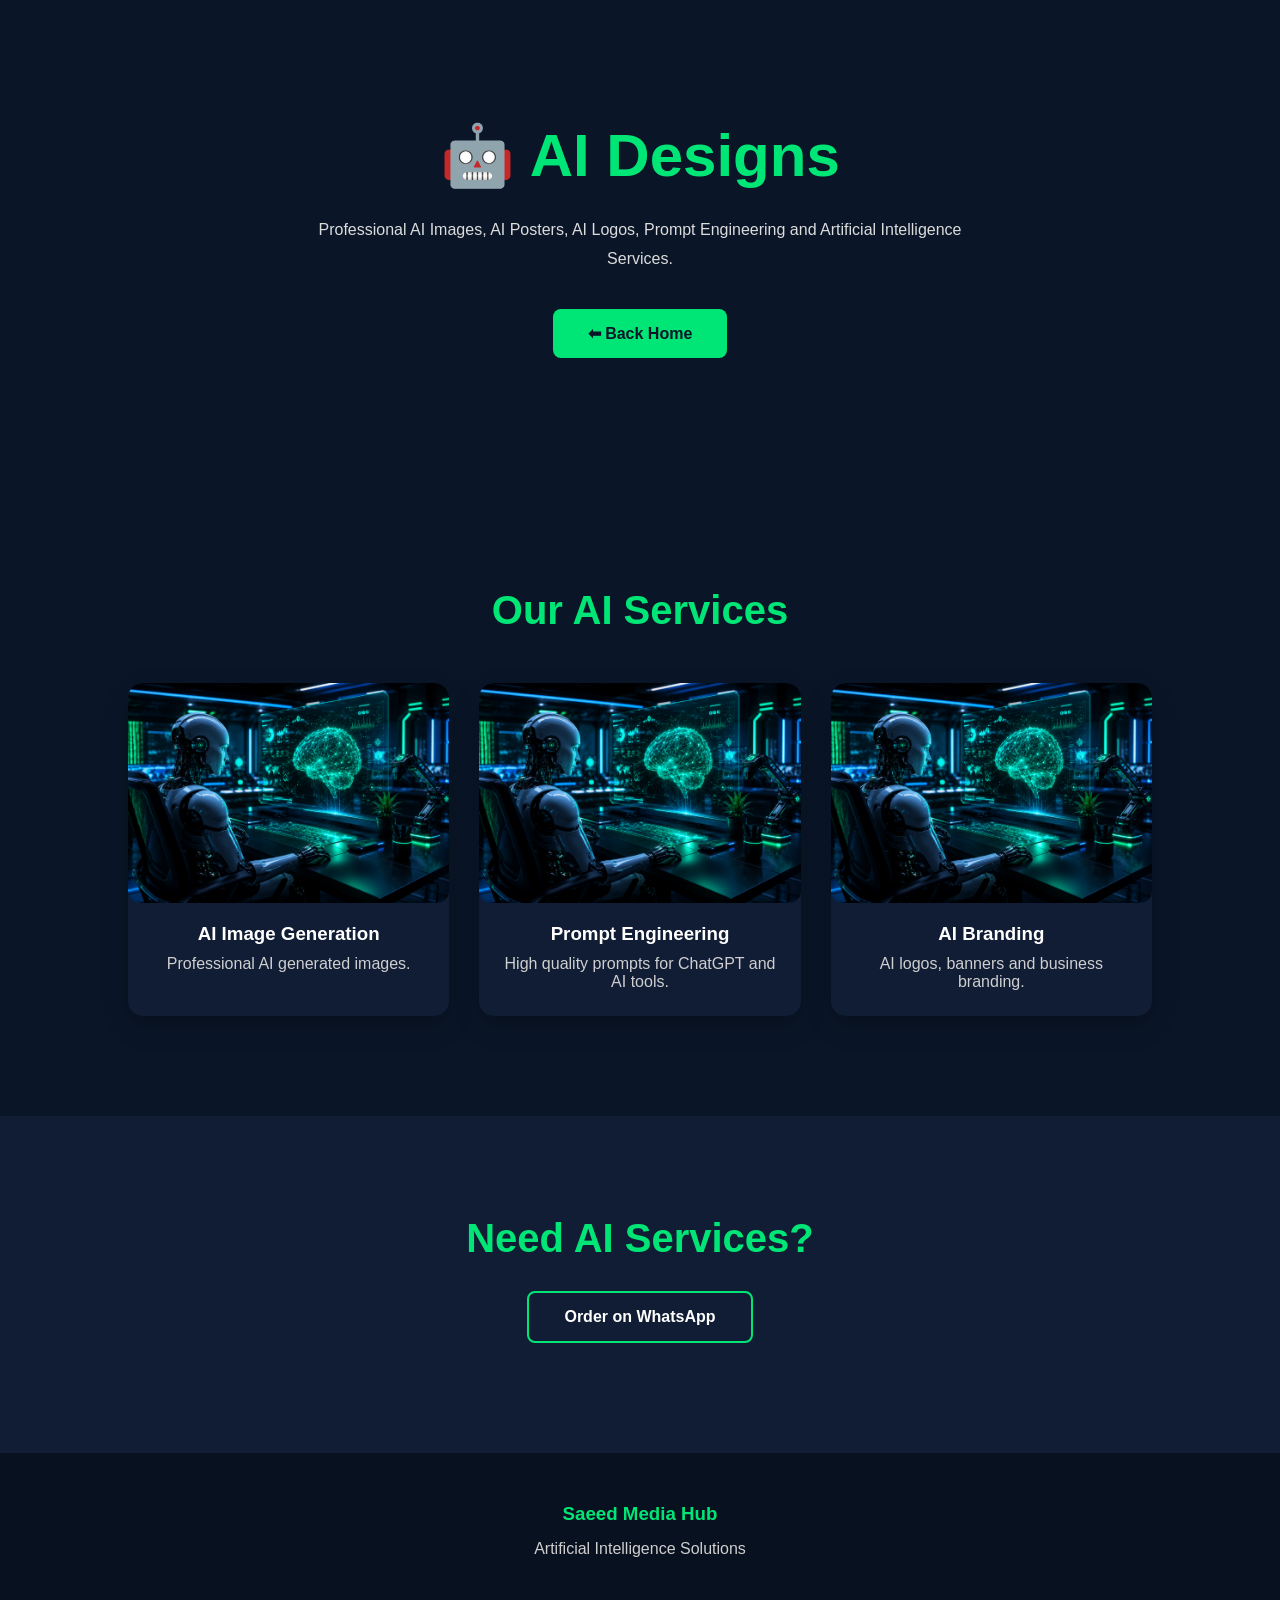
==== ai.html @ af35f7da "Add initial AI Designs webpage structure" ====
<!DOCTYPE html>
<html lang="en">
<head>
<meta charset="UTF-8">
<meta name="viewport" content="width=device-width, initial-scale=1.0">
<title>AI Designs | Saeed Media Hub</title>

<link rel="stylesheet" href="style.css">

</head>

<body>

<header class="hero">

<h1>🤖 AI Designs</h1>

<p>
Professional AI Images, AI Posters, AI Logos,
Prompt Engineering and Artificial Intelligence Services.
</p>

<a href="index.html" class="btn1">⬅ Back Home</a>

</header>

<section class="portfolio">

<h2>Our AI Services</h2>

<div class="portfolio-grid">

<div class="portfolio-card">
<img src="assets/work1.jpg">
<h3>AI Image Generation</h3>
<p>Professional AI generated images.</p>
</div>

<div class="portfolio-card">
<img src="assets/work1.jpg">
<h3>Prompt Engineering</h3>
<p>High quality prompts for ChatGPT and AI tools.</p>
</div>

<div class="portfolio-card">
<img src="assets/work1.jpg">
<h3>AI Branding</h3>
<p>AI logos, banners and business branding.</p>
</div>

</div>

</section>

<section class="contact">

<h2>Need AI Services?</h2>

<a href="https://wa.me/2347077992618" class="btn2">
Order on WhatsApp
</a>

</section>

<footer class="footer">

<h3>Saeed Media Hub</h3>

<p>Artificial Intelligence Solutions</p>

</footer>

</body>

  </html>
---- style.css ----
html{
    scroll-behavior:smooth;
}
*{
    margin:0;
    padding:0;
    box-sizing:border-box;
}

body{
    font-family:'Poppins',sans-serif;
    background:#0A1628;
    color:white;
}

.navbar{
    display:flex;
    justify-content:space-between;
    align-items:center;
    padding:20px 8%;
}

.logo img{
    width:60px;
    height:60px;
    border-radius:50%;
    object-fit:cover;
}
}

.nav-links{
    display:flex;
    list-style:none;
    gap:30px;
}

.nav-links a{
    color:white;
    text-decoration:none;
    font-weight:500;
    transition:.3s;
}

.nav-links a:hover{
    color:#00E676;
}

.hero{
    text-align:center;
    padding:120px 20px;
}

.hero h1{
    font-size:60px;
    color:#00E676;
}

.hero h2{
    margin-top:15px;
    font-size:30px;
}

.hero p{
    max-width:700px;
    margin:25px auto;
    line-height:1.8;
    color:#dcdcdc;
}

.hero-buttons{
    margin-top:40px;
}

.btn1,
.btn2{
    display:inline-block;
    padding:15px 35px;
    border-radius:8px;
    text-decoration:none;
    margin:10px;
    font-weight:bold;
    transition:.3s;
}

.btn1{
    background:#00E676;
    color:#0A1628;
}

.btn2{
    border:2px solid #00E676;
    color:white;
}

.btn1:hover,
.btn2:hover{
    transform:translateY(-5px);
  }
.about{
padding:100px 10%;
text-align:center;
background:#101d35;
}

.about h2{
font-size:40px;
margin-bottom:20px;
color:#00E676;
}

.about p{
max-width:900px;
margin:auto;
font-size:18px;
line-height:1.9;
color:#d6d6d6;
    }
.services{
padding:100px 8%;
background:#0A1628;
text-align:center;
}

.services h2{
font-size:40px;
color:#00E676;
margin-bottom:50px;
}

.service-grid{
display:grid;
grid-template-columns:repeat(auto-fit,minmax(250px,1fr));
gap:25px;
margin-top:40px;
}

.card{
background:#13233d;
padding:30px;
border-radius:15px;
transition:.4s;
}

.card:hover{
transform:translateY(-10px);
box-shadow:0 0 20px rgba(0,230,118,.3);
}

.card h3{
color:#00E676;
margin-bottom:15px;
}

.card p{
color:#d6d6d6;
line-height:1.8;
    }
/* =========================
   PORTFOLIO SECTION
========================= */

.portfolio{
    padding:100px 10%;
    background:#0A1628;
    text-align:center;
}

.portfolio h2{
    font-size:40px;
    color:#00E676;
    margin-bottom:50px;
}

.portfolio-grid{
    display:grid;
    grid-template-columns:repeat(auto-fit,minmax(280px,1fr));
    gap:30px;
}

.portfolio-card{
    background:#101d35;
    border-radius:15px;
    overflow:hidden;
    transition:.4s;
    box-shadow:0 10px 25px rgba(0,0,0,.3);
}

.portfolio-card:hover{
    transform:translateY(-10px);
    box-shadow:0 15px 35px rgba(0,230,118,.25);
}

.portfolio-card img{
    width:100%;
    display:block;
}

.portfolio-card h3{
    color:white;
    margin:20px 0 10px;
}

.portfolio-card p{
    color:#cfcfcf;
    padding:0 20px 25px;
    }
/* =========================
   CONTACT SECTION
========================= */

.contact{
    padding:100px 10%;
    background:#101d35;
    text-align:center;
}

.contact h2{
    font-size:40px;
    color:#00E676;
    margin-bottom:20px;
}

.contact p{
    color:#d6d6d6;
    font-size:18px;
    margin:15px 0;
}

.contact-info{
    margin-top:40px;
}

.contact-info a{
    color:#00E676;
    text-decoration:none;
    font-weight:600;
    transition:.3s;
}

.contact-info a:hover{
    color:white;
    }
/* =========================
   FOOTER
========================= */

.footer{
background:#08111f;
padding:50px 20px;
text-align:center;
}

.footer h3{
color:#00E676;
margin-bottom:15px;
}

.footer p{
color:#cfcfcf;
}

.footer-links{
margin:25px 0;
}

.footer-links a{
color:white;
margin:0 15px;
text-decoration:none;
transition:.3s;
}

.footer-links a:hover{
color:#00E676;
}

.copyright{
margin-top:20px;
font-size:14px;
color:#888;
    }
/* PREMIUM NAVBAR */

.navbar{
    display:flex;
    justify-content:space-between;
    align-items:center;
    padding:15px 20px;
}
}

html{
scroll-behavior:smooth;
}

.nav-links a{
position:relative;
}

.nav-links a::after{
content:"";
position:absolute;
left:0;
bottom:-5px;
width:0%;
height:2px;
background:#00E676;
transition:.4s;
}

.nav-links a:hover::after{
width:100%;
    }
/* ===== LOADER ===== */

#loader{
position:fixed;
top:0;
left:0;
width:100%;
height:100vh;
background:#0A1628;
display:flex;
justify-content:center;
align-items:center;
z-index:9999;
transition:opacity .6s ease;
}

.spinner{
width:70px;
height:70px;
border:6px solid #1c2d47;
border-top:6px solid #00E676;
border-radius:50%;
animation:spin 1s linear infinite;
}

@keyframes spin{
to{
transform:rotate(360deg);
}
        }
/* SCROLL ANIMATION */

.hidden{
opacity:0;
transform:translateY(60px);
transition:all .8s ease;
}

.show{
opacity:1;
transform:translateY(0);
}
/* =========================
   MOBILE RESPONSIVE
========================= */

@media (max-width:768px){

.navbar{
flex-direction:column;
padding:15px;
}

.nav-links{
display:flex;
flex-direction:column;
align-items:center;
gap:15px;
margin-top:15px;
}

.hero h1{
font-size:38px;
text-align:center;
}

.hero h2{
font-size:22px;
text-align:center;
}

.hero p{
font-size:16px;
text-align:center;
}

.hero-buttons{
display:flex;
flex-direction:column;
gap:15px;
}

.about,
.services,
.portfolio,
.contact{
padding:70px 7%;
}

        }
/* HAMBURGER MENU */

.menu-toggle{
display:none;
font-size:30px;
color:white;
cursor:pointer;
}

@media(max-width:768px){

.menu-toggle{
display:block;
}

.nav-links{
display:none;
width:100%;
}

.nav-links.active{
display:flex;
flex-direction:column;
}

    }
.nav-links a.active{
    color:#00E676;
    border-bottom:2px solid #00E676;
    }
.nav-links{
    display:none;
    flex-direction:column;
    position:absolute;
    top:80px;
    right:20px;
    background:#0A1628;
    width:220px;
    border-radius:10px;
    padding:15px;
}

.nav-links.active{
    display:flex;
}

.nav-links a{
    color:white;
    text-decoration:none;
    padding:12px;
}

.menu-toggle{
    font-size:35px;
    color:white;
    cursor:pointer;
    }.portfolio-card img{
    width:100%;
    height:220px;
    object-fit:cover;
    border-radius:12px;
    margin-bottom:15px;
    transition:.4s;
}

.portfolio-card{
    overflow:hidden;
    transition:.4s;
}

.portfolio-card:hover{
    transform:translateY(-10px);
    box-shadow:0 10px 25px rgba(0,230,118,.35);
}

.portfolio-card:hover img{
    transform:scale(1.05);
    }

.whatsapp-float{
position:fixed;
bottom:25px;
right:20px;
width:60px;
height:60px;
background:#25D366;
color:white;
font-size:30px;
border-radius:50%;
display:flex;
align-items:center;
justify-content:center;
text-decoration:none;
box-shadow:0 8px 20px rgba(0,0,0,.3);
z-index:9999;
transition:.3s;
}

.whatsapp-float:hover{
transform:scale(1.1);
background:#1ebe5d;
    }
.lightbox{

display:none;

position:fixed;

top:0;

left:0;

width:100%;

height:100%;

background:rgba(0,0,0,.95);

justify-content:center;

align-items:center;

z-index:10000;

}

.lightbox img{

max-width:90%;

max-height:85%;

border-radius:15px;

box-shadow:0 0 30px rgba(255,255,255,.2);

}

#closeLightbox{

position:absolute;

top:30px;

right:40px;

font-size:45px;

color:white;

cursor:pointer;

    }
.theme-btn{
position:fixed;
top:20px;
right:20px;
width:50px;
height:50px;
border:none;
border-radius:50%;
background:#00E676;
color:#0A1628;
font-size:22px;
cursor:pointer;
z-index:9999;
transition:.3s;
box-shadow:0 5px 20px rgba(0,0,0,.3);
}

.theme-btn:hover{
transform:scale(1.1);
}

body.light-mode{
background:#f5f5f5;
color:#111;
}

body.light-mode header,
body.light-mode section,
body.light-mode footer{
background:#ffffff;
color:#111;
}

body.light-mode .card,
body.light-mode .portfolio-card{
background:#ffffff;
color:#111;
box-shadow:0 5px 20px rgba(0,0,0,.15);
    }
.stats{
display:grid;
grid-template-columns:repeat(auto-fit,minmax(180px,1fr));
gap:20px;
padding:60px 8%;
text-align:center;
background:#10182a;
}

.stat-box{
background:#16213e;
padding:30px;
border-radius:15px;
transition:.3s;
}

.stat-box:hover{
transform:translateY(-10px);
}

.stat-box h2{
font-size:40px;
color:#00E676;
margin-bottom:10px;
}

.stat-box p{
font-size:18px;
color:#fff;
}

body.light-mode .stats{
background:#f5f5f5;
}

body.light-mode .stat-box{
background:#fff;
}

body.light-mode .stat-box p{
color:#111;
}
.contact-form{

max-width:700px;

margin:auto;

display:flex;

flex-direction:column;

gap:20px;

}

.contact-form input,
.contact-form textarea{

padding:15px;

border:none;

border-radius:10px;

font-size:16px;

outline:none;

background:#16213e;

color:white;

}

.contact-form button{

padding:15px;

background:#00E676;

border:none;

border-radius:10px;

font-size:18px;

cursor:pointer;

font-weight:bold;

transition:.3s;

}

.contact-form button:hover{

transform:scale(1.03);

}

body.light-mode .contact-form input,
body.light-mode .contact-form textarea{

background:#fff;

color:#111;

border:1px solid #ddd;

    }
.testimonials{
padding:70px 8%;
text-align:center;
}

.testimonial-slider{
max-width:700px;
margin:auto;
position:relative;
}

.testimonial{
display:none;
background:#16213e;
padding:30px;
border-radius:15px;
color:white;
}

.testimonial.active{
display:block;
animation:fade .7s;
}

.testimonial h4{
margin-top:20px;
color:#00E676;
}

@keyframes fade{
from{
opacity:0;
transform:translateY(20px);
}
to{
opacity:1;
transform:translateY(0);
}
}

body.light-mode .testimonial{
background:white;
color:#111;
    }
#typing{

display:inline-block;

border-right:3px solid #00E676;

white-space:nowrap;

overflow:hidden;

animation:blink .7s infinite;

}

@keyframes blink{

50%{

border-color:transparent;

}

    }
.social-icons{

display:flex;

justify-content:center;

gap:20px;

margin:25px 0;

}

.social-icons a{

font-size:30px;

text-decoration:none;

transition:.3s;

}

.social-icons a:hover{

transform:translateY(-8px) scale(1.2);

    }
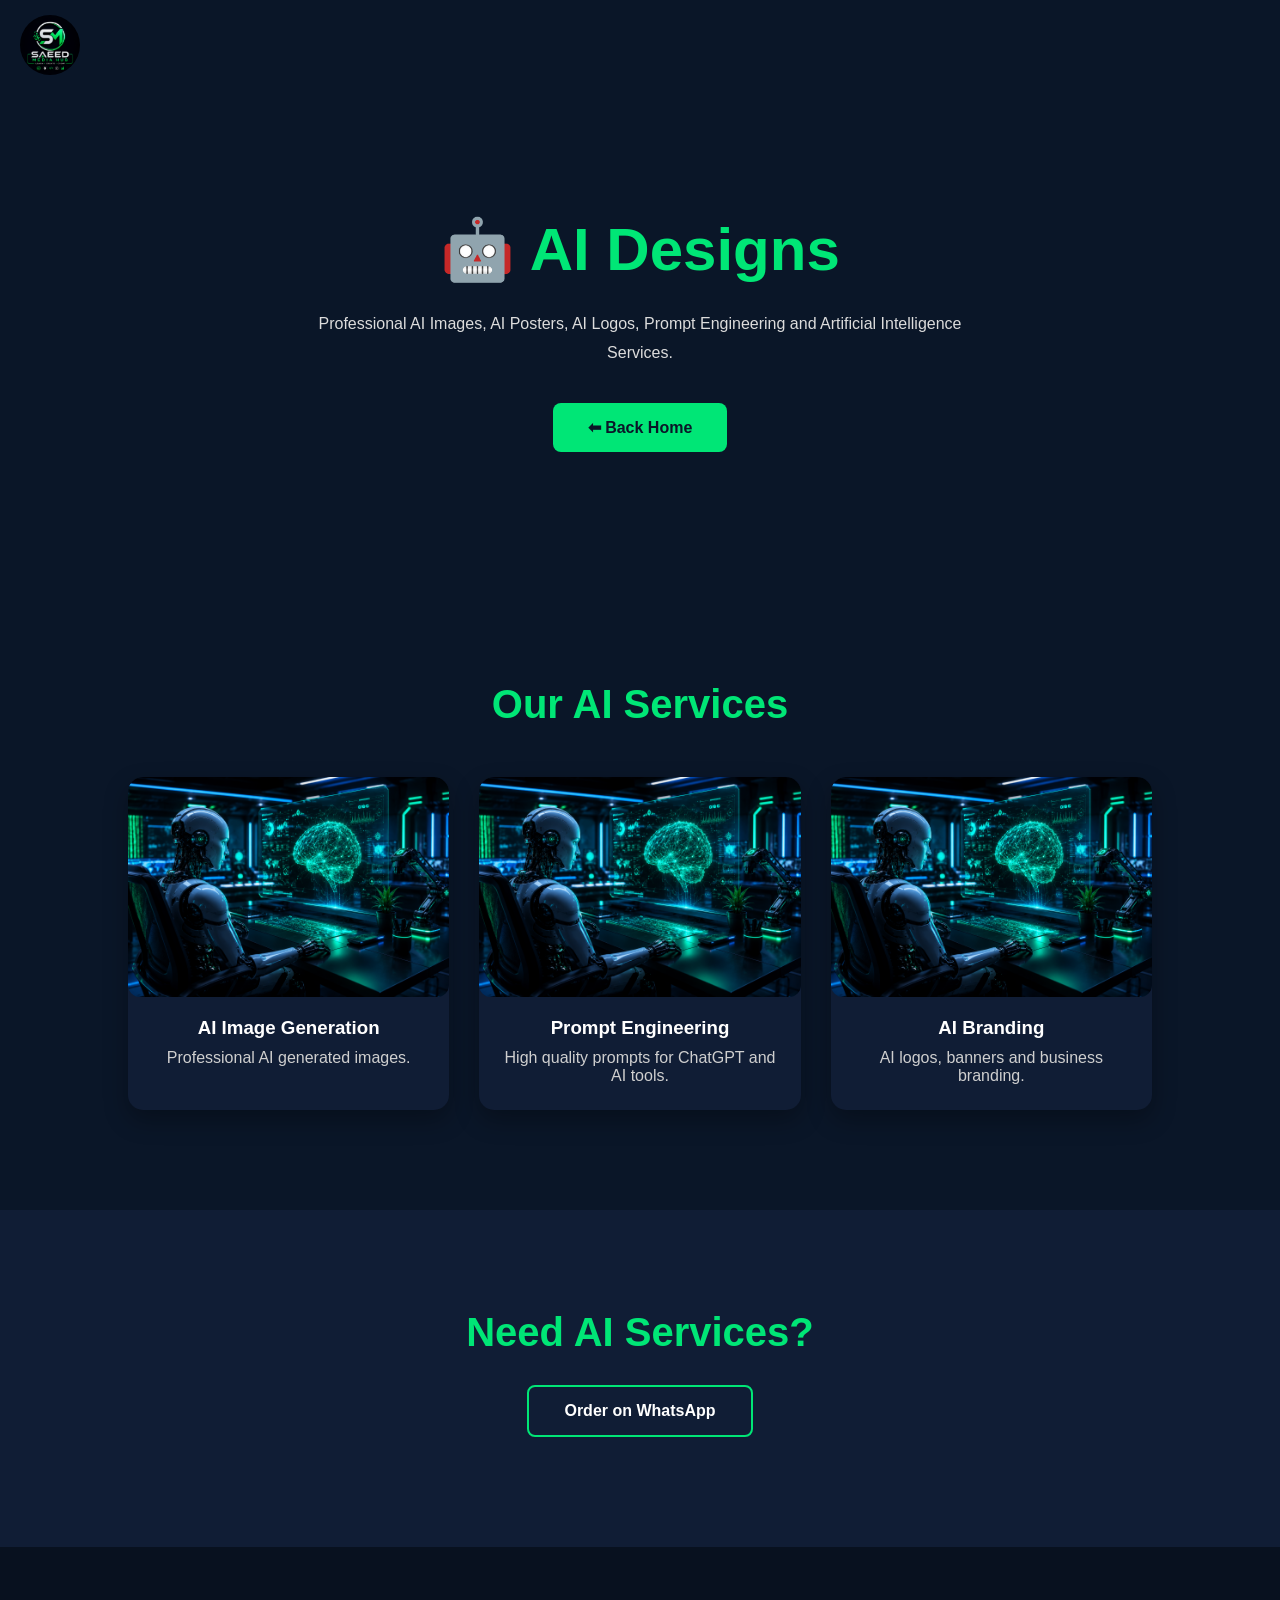
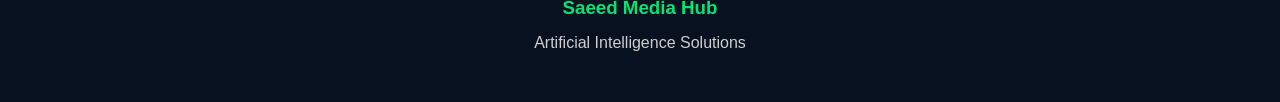
==== commit 451f766c: "Add navigation bar and restructure header Added navigation bar and updated header structure." ====
--- a/ai.html
+++ b/ai.html
@@ -11,7 +11,31 @@
 
 <body>
 
-<header class="hero">
+<header>
+
+<nav class="navbar">
+
+<div class="logo">
+<img src="logo.png" alt="Saeed Media Hub Logo">
+</div>
+
+<ul class="nav-links">
+
+<li><a href="index.html">Home</a></li>
+
+<li><a href="ai.html">AI</a></li>
+
+<li><a href="graphics.html">Graphics</a></li>
+
+<li><a href="web.html">Web</a></li>
+
+<li><a href="video.html">Video</a></li>
+
+</ul>
+
+</nav>
+
+<section class="hero">
 
 <h1>🤖 AI Designs</h1>
 
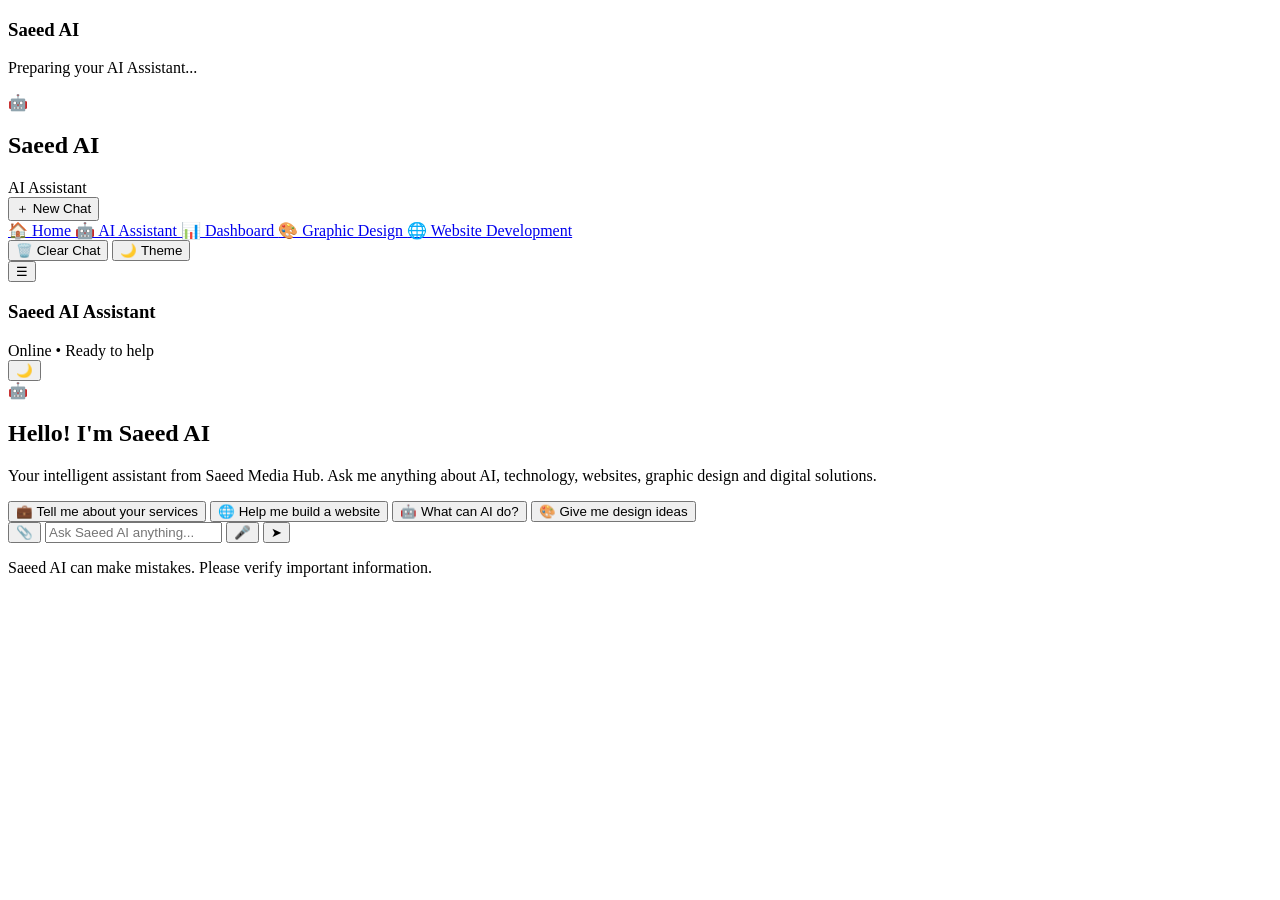
==== commit 454f3650: "Revamp AI Assistant page with new features Updated the AI Assistant page with new meta tags, styles," ====
--- a/ai.html
+++ b/ai.html
@@ -1,99 +1,461 @@
 <!DOCTYPE html>
 <html lang="en">
+
 <head>
-<meta charset="UTF-8">
-<meta name="viewport" content="width=device-width, initial-scale=1.0">
-<title>AI Designs | Saeed Media Hub</title>
-
-<link rel="stylesheet" href="style.css">
+
+    <meta charset="UTF-8">
+
+    <meta
+        name="viewport"
+        content="width=device-width, initial-scale=1.0"
+    >
+
+    <meta
+        name="description"
+        content="Saeed Media Hub AI Assistant — Your intelligent digital assistant."
+    >
+
+    <title>
+        AI Assistant | Saeed Media Hub
+    </title>
+
+
+    <!-- Google Font -->
+
+    <link
+        href="https://fonts.googleapis.com/css2?family=Poppins:wght@300;400;500;600;700&display=swap"
+        rel="stylesheet"
+    >
+
+
+    <!-- AI Assistant CSS -->
+
+    <link
+        rel="stylesheet"
+        href="ai.css"
+    >
 
 </head>
 
+
 <body>
 
-<header>
-
-<nav class="navbar">
-
-<div class="logo">
-<img src="logo.png" alt="Saeed Media Hub Logo">
+
+<!-- =========================================
+     AI ASSISTANT LOADER
+========================================= -->
+
+<div
+    id="aiLoader"
+    class="ai-loader"
+>
+
+    <div class="ai-loader-spinner"></div>
+
+    <h3>
+        Saeed AI
+    </h3>
+
+    <p>
+        Preparing your AI Assistant...
+    </p>
+
 </div>
 
-<ul class="nav-links">
-
-<li><a href="index.html">Home</a></li>
-
-<li><a href="ai.html">AI</a></li>
-
-<li><a href="graphics.html">Graphics</a></li>
-
-<li><a href="web.html">Web</a></li>
-
-<li><a href="video.html">Video</a></li>
-
-</ul>
-
-</nav>
-
-<section class="hero">
-
-<h1>🤖 AI Designs</h1>
-
-<p>
-Professional AI Images, AI Posters, AI Logos,
-Prompt Engineering and Artificial Intelligence Services.
-</p>
-
-<a href="index.html" class="btn1">⬅ Back Home</a>
-
-</header>
-
-<section class="portfolio">
-
-<h2>Our AI Services</h2>
-
-<div class="portfolio-grid">
-
-<div class="portfolio-card">
-<img src="assets/work1.jpg">
-<h3>AI Image Generation</h3>
-<p>Professional AI generated images.</p>
+
+
+<!-- =========================================
+     AI ASSISTANT APP
+========================================= -->
+
+<div class="ai-app">
+
+
+    <!-- =====================================
+         SIDEBAR
+    ====================================== -->
+
+    <aside
+        class="ai-sidebar"
+        id="aiSidebar"
+    >
+
+        <div class="ai-brand">
+
+            <div class="ai-logo">
+                🤖
+            </div>
+
+            <div>
+
+                <h2>
+                    Saeed AI
+                </h2>
+
+                <span>
+                    AI Assistant
+                </span>
+
+            </div>
+
+        </div>
+
+
+        <button
+            class="new-chat-btn"
+            id="newChatBtn"
+        >
+
+            ＋ New Chat
+
+        </button>
+
+
+        <nav class="ai-nav">
+
+            <a
+                href="index.html"
+                class="ai-nav-link"
+            >
+                🏠 Home
+            </a>
+
+
+            <a
+                href="ai.html"
+                class="ai-nav-link active"
+            >
+                🤖 AI Assistant
+            </a>
+
+
+            <a
+                href="dashboard.html"
+                class="ai-nav-link"
+            >
+                📊 Dashboard
+            </a>
+
+
+            <a
+                href="graphics.html"
+                class="ai-nav-link"
+            >
+                🎨 Graphic Design
+            </a>
+
+
+            <a
+                href="web.html"
+                class="ai-nav-link"
+            >
+                🌐 Website Development
+            </a>
+
+        </nav>
+
+
+        <div class="ai-sidebar-bottom">
+
+            <button
+                id="clearChatBtn"
+                class="sidebar-action"
+            >
+
+                🗑️ Clear Chat
+
+            </button>
+
+
+            <button
+                id="aiThemeBtn"
+                class="sidebar-action"
+            >
+
+                🌙 Theme
+
+            </button>
+
+        </div>
+
+    </aside>
+
+
+
+    <!-- =====================================
+         MAIN AI AREA
+    ====================================== -->
+
+    <main class="ai-main">
+
+
+        <!-- TOP BAR -->
+
+        <header class="ai-topbar">
+
+            <button
+                id="aiMenuBtn"
+                class="ai-menu-btn"
+            >
+
+                ☰
+
+            </button>
+
+
+            <div class="ai-topbar-title">
+
+                <div class="online-dot"></div>
+
+                <div>
+
+                    <h3>
+                        Saeed AI Assistant
+                    </h3>
+
+                    <span>
+                        Online • Ready to help
+                    </span>
+
+                </div>
+
+            </div>
+
+
+            <button
+                id="mobileThemeBtn"
+                class="mobile-theme-btn"
+            >
+
+                🌙
+
+            </button>
+
+        </header>
+
+
+
+        <!-- =================================
+             CHAT AREA
+        ================================== -->
+
+        <section
+            class="chat-area"
+            id="chatArea"
+        >
+
+
+            <!-- WELCOME SCREEN -->
+
+            <div
+                class="welcome-screen"
+                id="welcomeScreen"
+            >
+
+                <div class="welcome-icon">
+
+                    🤖
+
+                </div>
+
+
+                <h1>
+
+                    Hello! I'm Saeed AI
+
+                </h1>
+
+
+                <p>
+
+                    Your intelligent assistant from
+                    Saeed Media Hub.
+
+                    Ask me anything about AI,
+                    technology, websites,
+                    graphic design and digital solutions.
+
+                </p>
+
+
+                <!-- QUICK PROMPTS -->
+
+                <div class="quick-prompts">
+
+
+                    <button
+                        class="quick-prompt"
+                        data-prompt="What services does Saeed Media Hub offer?"
+                    >
+
+                        💼
+
+                        <span>
+                            Tell me about your services
+                        </span>
+
+                    </button>
+
+
+                    <button
+                        class="quick-prompt"
+                        data-prompt="How can I create a professional website?"
+                    >
+
+                        🌐
+
+                        <span>
+                            Help me build a website
+                        </span>
+
+                    </button>
+
+
+                    <button
+                        class="quick-prompt"
+                        data-prompt="What can AI help me with?"
+                    >
+
+                        🤖
+
+                        <span>
+                            What can AI do?
+                        </span>
+
+                    </button>
+
+
+                    <button
+                        class="quick-prompt"
+                        data-prompt="Give me some graphic design ideas."
+                    >
+
+                        🎨
+
+                        <span>
+                            Give me design ideas
+                        </span>
+
+                    </button>
+
+
+                </div>
+
+            </div>
+
+
+
+            <!-- MESSAGES -->
+
+            <div
+                id="messagesContainer"
+                class="messages-container"
+            >
+
+            </div>
+
+
+        </section>
+
+
+
+        <!-- =================================
+             CHAT INPUT
+        ================================== -->
+
+        <div class="chat-input-wrapper">
+
+
+            <form
+                id="chatForm"
+                class="chat-form"
+            >
+
+
+                <button
+                    type="button"
+                    id="attachBtn"
+                    class="input-icon-btn"
+                    title="Attach file"
+                >
+
+                    📎
+
+                </button>
+
+
+                <input
+                    type="text"
+                    id="chatInput"
+                    placeholder="Ask Saeed AI anything..."
+                    autocomplete="off"
+                >
+
+
+                <button
+                    type="button"
+                    id="voiceBtn"
+                    class="input-icon-btn"
+                    title="Voice input"
+                >
+
+                    🎤
+
+                </button>
+
+
+                <button
+                    type="submit"
+                    id="sendBtn"
+                    class="send-btn"
+                >
+
+                    ➤
+
+                </button>
+
+
+            </form>
+
+
+            <p class="ai-disclaimer">
+
+                Saeed AI can make mistakes.
+                Please verify important information.
+
+            </p>
+
+
+        </div>
+
+
+    </main>
+
 </div>
 
-<div class="portfolio-card">
-<img src="assets/work1.jpg">
-<h3>Prompt Engineering</h3>
-<p>High quality prompts for ChatGPT and AI tools.</p>
-</div>
-
-<div class="portfolio-card">
-<img src="assets/work1.jpg">
-<h3>AI Branding</h3>
-<p>AI logos, banners and business branding.</p>
-</div>
-
-</div>
-
-</section>
-
-<section class="contact">
-
-<h2>Need AI Services?</h2>
-
-<a href="https://wa.me/2347077992618" class="btn2">
-Order on WhatsApp
-</a>
-
-</section>
-
-<footer class="footer">
-
-<h3>Saeed Media Hub</h3>
-
-<p>Artificial Intelligence Solutions</p>
-
-</footer>
+
+
+<!-- =========================================
+     FILE INPUT
+========================================= -->
+
+<input
+    type="file"
+    id="fileInput"
+    hidden
+>
+
+
+
+<!-- =========================================
+     AI ASSISTANT JAVASCRIPT
+========================================= -->
+
+<script
+    src="ai.js"
+></script>
+
 
 </body>
 
-  </html>
+      </html>
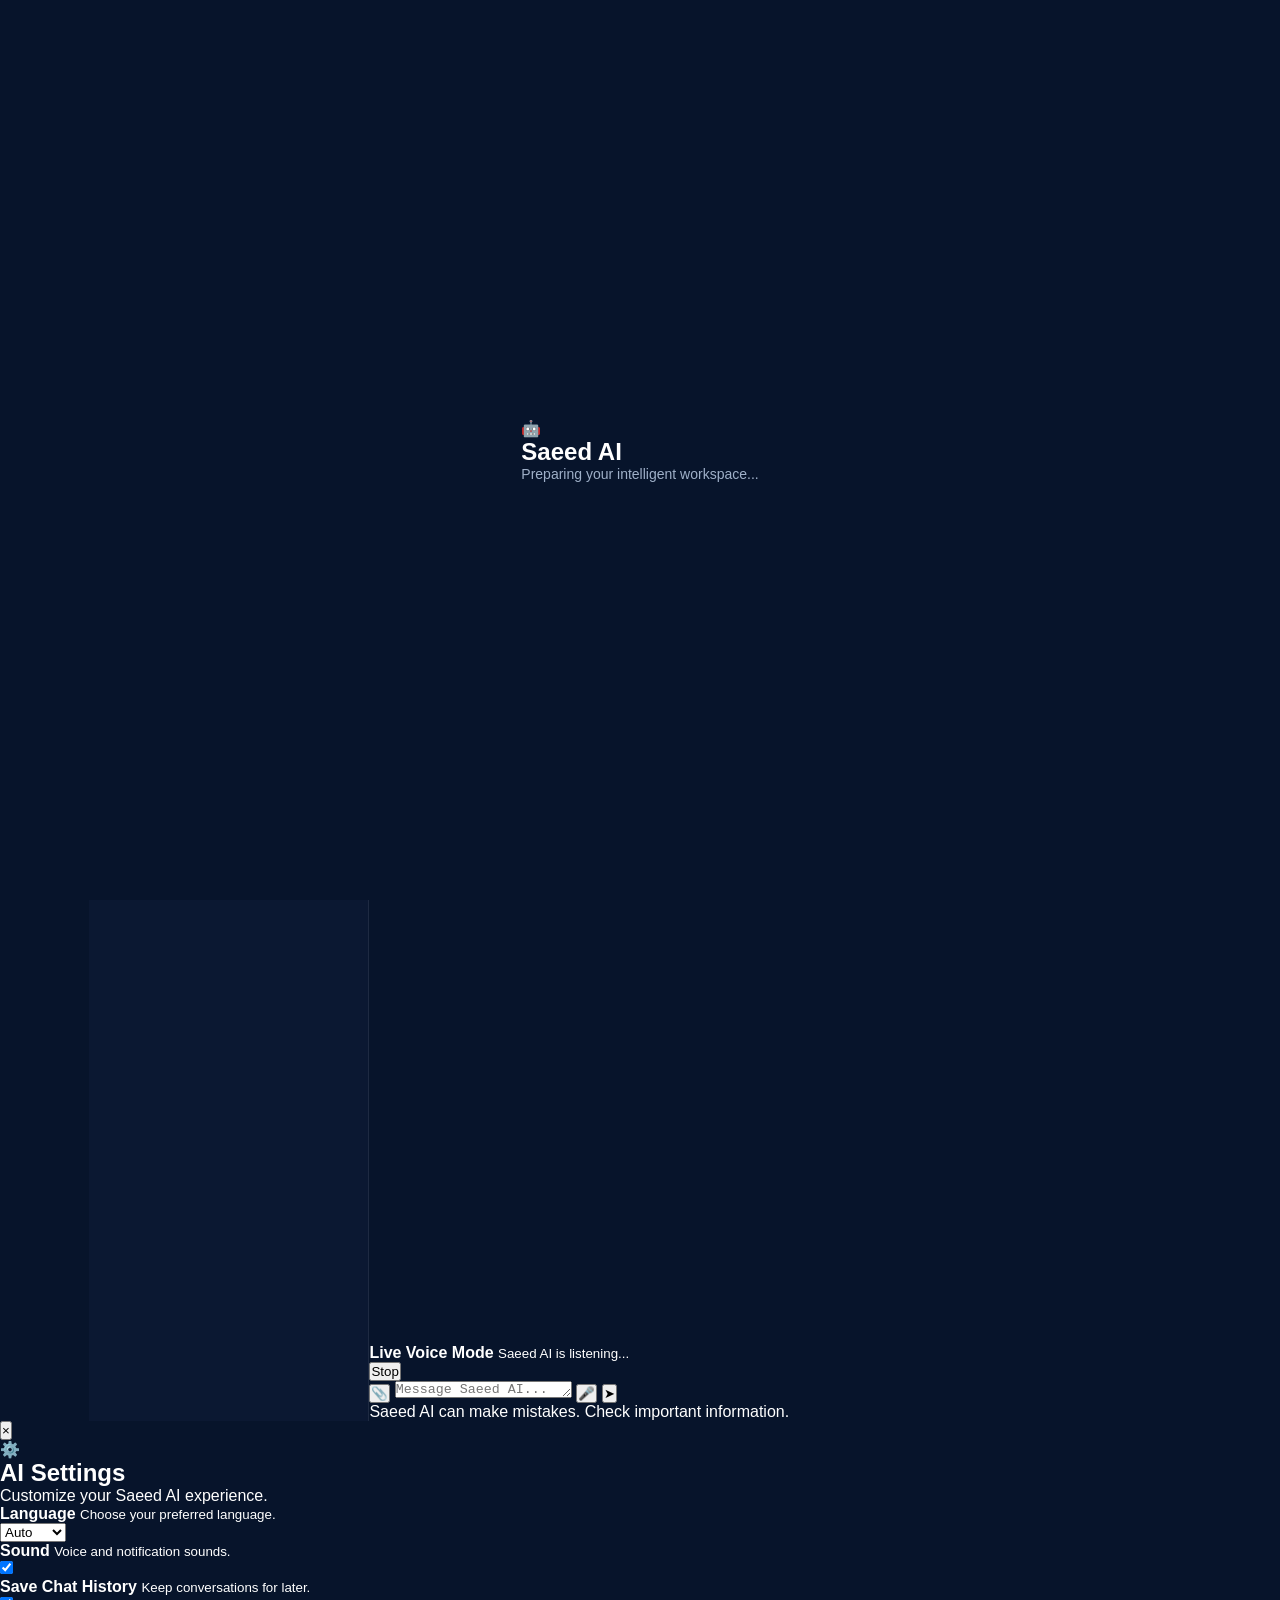
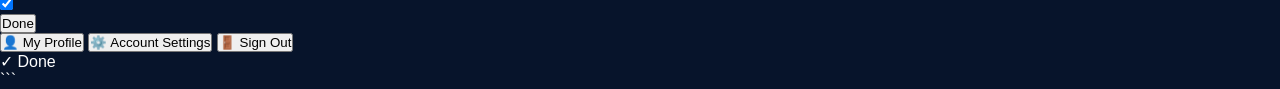
==== commit 0fd43ce8: "Refactor HTML structure and meta tags Updated meta tags and structure for better SEO and user experi" ====
--- a/ai.html
+++ b/ai.html
@@ -1,461 +1,1272 @@
-<!DOCTYPE html>
-<html lang="en">
-
+<!DOCTYPE html><html lang="en">
 <head>
-
-    <meta charset="UTF-8">
-
-    <meta
-        name="viewport"
-        content="width=device-width, initial-scale=1.0"
+    <meta charset="UTF-8"><meta
+    name="viewport"
+    content="width=device-width, initial-scale=1.0"
+>
+
+<meta
+    name="description"
+    content="Saeed AI — Intelligent AI Assistant by Saeed Media Hub"
+>
+
+<meta
+    name="theme-color"
+    content="#07142b"
+>
+
+<title>Saeed AI — Saeed Media Hub</title>
+
+<link rel="stylesheet" href="ai.css">
+
+</head><body><!-- =========================================
+     AI LOADER
+========================================= --><div id="aiLoader" class="ai-loader">
+    <div class="ai-loader-content">
+        <div class="ai-loader-logo">🤖</div>    <h2>Saeed AI</h2>
+
+    <p>
+        Preparing your intelligent workspace...
+    </p>
+
+    <div class="loader-progress">
+        <span></span>
+    </div>
+</div>
+
+</div><!-- =========================================
+     AUTHENTICATION SCREEN
+========================================= --><div id="authScreen" class="auth-screen"><div class="auth-brand">
+
+    <div class="auth-brand-icon">
+        🤖
+    </div>
+
+    <h1>Saeed AI</h1>
+
+    <p>
+        Your intelligent assistant from
+        Saeed Media Hub.
+    </p>
+
+</div>
+
+
+<div class="auth-container">
+
+    <!-- LOGIN -->
+
+    <section
+        id="loginPanel"
+        class="auth-panel active"
     >
 
-    <meta
-        name="description"
-        content="Saeed Media Hub AI Assistant — Your intelligent digital assistant."
-    >
-
-    <title>
-        AI Assistant | Saeed Media Hub
-    </title>
-
-
-    <!-- Google Font -->
-
-    <link
-        href="https://fonts.googleapis.com/css2?family=Poppins:wght@300;400;500;600;700&display=swap"
-        rel="stylesheet"
-    >
-
-
-    <!-- AI Assistant CSS -->
-
-    <link
-        rel="stylesheet"
-        href="ai.css"
-    >
-
-</head>
-
-
-<body>
-
-
-<!-- =========================================
-     AI ASSISTANT LOADER
-========================================= -->
-
-<div
-    id="aiLoader"
-    class="ai-loader"
->
-
-    <div class="ai-loader-spinner"></div>
-
-    <h3>
-        Saeed AI
-    </h3>
-
-    <p>
-        Preparing your AI Assistant...
-    </p>
-
-</div>
-
-
-
-<!-- =========================================
-     AI ASSISTANT APP
-========================================= -->
-
-<div class="ai-app">
-
-
-    <!-- =====================================
-         SIDEBAR
-    ====================================== -->
-
-    <aside
-        class="ai-sidebar"
-        id="aiSidebar"
-    >
-
-        <div class="ai-brand">
-
-            <div class="ai-logo">
-                🤖
-            </div>
-
-            <div>
-
-                <h2>
-                    Saeed AI
-                </h2>
-
-                <span>
-                    AI Assistant
-                </span>
-
-            </div>
-
-        </div>
-
-
-        <button
-            class="new-chat-btn"
-            id="newChatBtn"
-        >
-
-            ＋ New Chat
-
-        </button>
-
-
-        <nav class="ai-nav">
-
-            <a
-                href="index.html"
-                class="ai-nav-link"
-            >
-                🏠 Home
-            </a>
-
-
-            <a
-                href="ai.html"
-                class="ai-nav-link active"
-            >
-                🤖 AI Assistant
-            </a>
-
-
-            <a
-                href="dashboard.html"
-                class="ai-nav-link"
-            >
-                📊 Dashboard
-            </a>
-
-
-            <a
-                href="graphics.html"
-                class="ai-nav-link"
-            >
-                🎨 Graphic Design
-            </a>
-
-
-            <a
-                href="web.html"
-                class="ai-nav-link"
-            >
-                🌐 Website Development
-            </a>
-
-        </nav>
-
-
-        <div class="ai-sidebar-bottom">
-
-            <button
-                id="clearChatBtn"
-                class="sidebar-action"
-            >
-
-                🗑️ Clear Chat
-
-            </button>
-
-
-            <button
-                id="aiThemeBtn"
-                class="sidebar-action"
-            >
-
-                🌙 Theme
-
-            </button>
-
-        </div>
-
-    </aside>
-
-
-
-    <!-- =====================================
-         MAIN AI AREA
-    ====================================== -->
-
-    <main class="ai-main">
-
-
-        <!-- TOP BAR -->
-
-        <header class="ai-topbar">
-
-            <button
-                id="aiMenuBtn"
-                class="ai-menu-btn"
-            >
-
-                ☰
-
-            </button>
-
-
-            <div class="ai-topbar-title">
-
-                <div class="online-dot"></div>
-
-                <div>
-
-                    <h3>
-                        Saeed AI Assistant
-                    </h3>
+        <div class="auth-header">
+
+            <span class="auth-badge">
+                Welcome Back
+            </span>
+
+            <h2>
+                Sign in to Saeed AI
+            </h2>
+
+            <p>
+                Continue your conversations
+                and access your workspace.
+            </p>
+
+        </div>
+
+
+        <form id="loginForm">
+
+            <div class="form-group">
+
+                <label for="loginEmail">
+                    Email Address
+                </label>
+
+                <input
+                    type="email"
+                    id="loginEmail"
+                    name="email"
+                    placeholder="you@example.com"
+                    autocomplete="email"
+                    required
+                >
+
+            </div>
+
+
+            <div class="form-group">
+
+                <label for="loginPassword">
+                    Password
+                </label>
+
+                <div class="password-field">
+
+                    <input
+                        type="password"
+                        id="loginPassword"
+                        name="password"
+                        placeholder="Enter your password"
+                        autocomplete="current-password"
+                        required
+                    >
+
+                    <button
+                        type="button"
+                        class="password-toggle"
+                        data-target="loginPassword"
+                    >
+                        👁️
+                    </button>
+
+                </div>
+
+            </div>
+
+
+            <div class="auth-options">
+
+                <label class="remember-option">
+
+                    <input
+                        type="checkbox"
+                        id="rememberMe"
+                    >
 
                     <span>
-                        Online • Ready to help
+                        Remember me
                     </span>
 
-                </div>
-
-            </div>
-
-
-            <button
-                id="mobileThemeBtn"
-                class="mobile-theme-btn"
-            >
-
-                🌙
-
-            </button>
-
-        </header>
-
-
-
-        <!-- =================================
-             CHAT AREA
-        ================================== -->
-
-        <section
-            class="chat-area"
-            id="chatArea"
-        >
-
-
-            <!-- WELCOME SCREEN -->
-
-            <div
-                class="welcome-screen"
-                id="welcomeScreen"
-            >
-
-                <div class="welcome-icon">
-
-                    🤖
-
-                </div>
-
-
-                <h1>
-
-                    Hello! I'm Saeed AI
-
-                </h1>
-
-
-                <p>
-
-                    Your intelligent assistant from
-                    Saeed Media Hub.
-
-                    Ask me anything about AI,
-                    technology, websites,
-                    graphic design and digital solutions.
-
-                </p>
-
-
-                <!-- QUICK PROMPTS -->
-
-                <div class="quick-prompts">
-
-
-                    <button
-                        class="quick-prompt"
-                        data-prompt="What services does Saeed Media Hub offer?"
-                    >
-
-                        💼
-
-                        <span>
-                            Tell me about your services
-                        </span>
-
-                    </button>
-
-
-                    <button
-                        class="quick-prompt"
-                        data-prompt="How can I create a professional website?"
-                    >
-
-                        🌐
-
-                        <span>
-                            Help me build a website
-                        </span>
-
-                    </button>
-
-
-                    <button
-                        class="quick-prompt"
-                        data-prompt="What can AI help me with?"
-                    >
-
-                        🤖
-
-                        <span>
-                            What can AI do?
-                        </span>
-
-                    </button>
-
-
-                    <button
-                        class="quick-prompt"
-                        data-prompt="Give me some graphic design ideas."
-                    >
-
-                        🎨
-
-                        <span>
-                            Give me design ideas
-                        </span>
-
-                    </button>
-
-
-                </div>
-
-            </div>
-
-
-
-            <!-- MESSAGES -->
-
-            <div
-                id="messagesContainer"
-                class="messages-container"
-            >
-
-            </div>
-
-
-        </section>
-
-
-
-        <!-- =================================
-             CHAT INPUT
-        ================================== -->
-
-        <div class="chat-input-wrapper">
-
-
-            <form
-                id="chatForm"
-                class="chat-form"
-            >
+                </label>
 
 
                 <button
                     type="button"
-                    id="attachBtn"
-                    class="input-icon-btn"
-                    title="Attach file"
+                    id="forgotPasswordBtn"
+                    class="text-button"
                 >
-
-                    📎
-
+                    Forgot Password?
                 </button>
 
+            </div>
+
+
+            <button
+                type="submit"
+                class="auth-submit"
+            >
+
+                <span>Sign In</span>
+
+                <span>→</span>
+
+            </button>
+
+        </form>
+
+
+        <div class="auth-divider">
+            <span>OR</span>
+        </div>
+
+
+        <button
+            type="button"
+            id="guestAccessBtn"
+            class="guest-button"
+        >
+            Continue as Guest
+        </button>
+
+
+        <p class="auth-switch">
+
+            New to Saeed AI?
+
+            <button
+                type="button"
+                id="showSignupBtn"
+                class="text-button"
+            >
+                Create Account
+            </button>
+
+        </p>
+
+    </section>
+
+
+    <!-- SIGN UP -->
+
+    <section
+        id="signupPanel"
+        class="auth-panel"
+    >
+
+        <div class="auth-header">
+
+            <span class="auth-badge">
+                New Customer
+            </span>
+
+            <h2>
+                Create your account
+            </h2>
+
+            <p>
+                Join Saeed AI and keep your
+                conversations organized.
+            </p>
+
+        </div>
+
+
+        <form id="signupForm">
+
+            <div class="form-group">
+
+                <label for="signupName">
+                    Full Name
+                </label>
 
                 <input
                     type="text"
-                    id="chatInput"
-                    placeholder="Ask Saeed AI anything..."
-                    autocomplete="off"
+                    id="signupName"
+                    name="name"
+                    placeholder="Your full name"
+                    autocomplete="name"
+                    required
                 >
 
+            </div>
+
+
+            <div class="form-group">
+
+                <label for="signupEmail">
+                    Email Address
+                </label>
+
+                <input
+                    type="email"
+                    id="signupEmail"
+                    name="email"
+                    placeholder="you@example.com"
+                    autocomplete="email"
+                    required
+                >
+
+            </div>
+
+
+            <div class="form-group">
+
+                <label for="signupPhone">
+                    Phone Number
+                </label>
+
+                <input
+                    type="tel"
+                    id="signupPhone"
+                    name="phone"
+                    placeholder="+234..."
+                    autocomplete="tel"
+                >
+
+            </div>
+
+
+            <div class="form-group">
+
+                <label for="signupPassword">
+                    Password
+                </label>
+
+                <div class="password-field">
+
+                    <input
+                        type="password"
+                        id="signupPassword"
+                        name="password"
+                        placeholder="Create a password"
+                        autocomplete="new-password"
+                        required
+                    >
+
+                    <button
+                        type="button"
+                        class="password-toggle"
+                        data-target="signupPassword"
+                    >
+                        👁️
+                    </button>
+
+                </div>
+
+            </div>
+
+
+            <div class="form-group">
+
+                <label for="signupConfirmPassword">
+                    Confirm Password
+                </label>
+
+                <div class="password-field">
+
+                    <input
+                        type="password"
+                        id="signupConfirmPassword"
+                        name="confirmPassword"
+                        placeholder="Confirm your password"
+                        autocomplete="new-password"
+                        required
+                    >
+
+                    <button
+                        type="button"
+                        class="password-toggle"
+                        data-target="signupConfirmPassword"
+                    >
+                        👁️
+                    </button>
+
+                </div>
+
+            </div>
+
+
+            <label class="terms-option">
+
+                <input
+                    type="checkbox"
+                    id="agreeTerms"
+                    required
+                >
+
+                <span>
+                    I agree to the Saeed Media Hub
+                    terms and privacy policy.
+                </span>
+
+            </label>
+
+
+            <button
+                type="submit"
+                class="auth-submit"
+            >
+
+                <span>
+                    Create Account
+                </span>
+
+                <span>→</span>
+
+            </button>
+
+        </form>
+
+
+        <p class="auth-switch">
+
+            Already have an account?
+
+            <button
+                type="button"
+                id="showLoginBtn"
+                class="text-button"
+            >
+                Sign In
+            </button>
+
+        </p>
+
+    </section>
+
+</div>
+
+</div><!-- =========================================
+     MAIN AI APPLICATION
+========================================= --><div
+    id="aiApp"
+    class="ai-app"
+><!-- MOBILE HEADER -->
+
+<header class="mobile-ai-header">
+
+    <button
+        id="aiMenuBtn"
+        class="icon-button"
+        type="button"
+    >
+        ☰
+    </button>
+
+
+    <div class="mobile-ai-brand">
+
+        <span class="brand-ai-icon">
+            🤖
+        </span>
+
+        <span>
+            Saeed AI
+        </span>
+
+    </div>
+
+
+    <button
+        id="mobileNewChatBtn"
+        class="icon-button"
+        type="button"
+    >
+        ＋
+    </button>
+
+</header>
+
+
+<!-- SIDEBAR -->
+
+<aside
+    id="aiSidebar"
+    class="ai-sidebar"
+>
+
+    <div class="sidebar-brand">
+
+        <a
+            href="index.html"
+            class="brand-link"
+        >
+
+            <span class="brand-icon">
+                🤖
+            </span>
+
+            <div>
+
+                <strong>
+                    Saeed AI
+                </strong>
+
+                <small>
+                    Saeed Media Hub
+                </small>
+
+            </div>
+
+        </a>
+
+
+        <button
+            id="closeSidebarBtn"
+            class="icon-button mobile-only"
+            type="button"
+        >
+            ×
+        </button>
+
+    </div>
+
+
+    <button
+        id="newChatBtn"
+        class="new-chat-button"
+        type="button"
+    >
+
+        <span>＋</span>
+
+        <span>
+            New Chat
+        </span>
+
+    </button>
+
+
+    <div class="chat-search">
+
+        <span>🔍</span>
+
+        <input
+            type="search"
+            id="chatSearchInput"
+            placeholder="Search conversations..."
+        >
+
+    </div>
+
+
+    <div class="history-section">
+
+        <div class="history-heading">
+
+            <span>
+                Recent Chats
+            </span>
+
+            <button
+                id="clearHistoryBtn"
+                class="mini-button"
+                type="button"
+            >
+                🗑️
+            </button>
+
+        </div>
+
+
+        <div
+            id="chatHistoryList"
+            class="chat-history-list"
+        >
+        </div>
+
+    </div>
+
+
+    <div class="sidebar-bottom">
+
+        <!-- LANGUAGE -->
+
+        <div class="sidebar-control">
+
+            <label for="languageSelect">
+                🌍 Language
+            </label>
+
+            <select id="languageSelect">
+
+                <option value="auto">
+                    Auto Detect
+                </option>
+
+                <option value="en">
+                    English
+                </option>
+
+                <option value="ha">
+                    Hausa
+                </option>
+
+            </select>
+
+        </div>
+
+
+        <!-- THEME -->
+
+        <button
+            id="aiThemeBtn"
+            class="sidebar-action"
+            type="button"
+        >
+
+            <span>🌙</span>
+
+            <span>
+                Theme
+            </span>
+
+        </button>
+
+
+        <!-- SETTINGS -->
+
+        <button
+            id="settingsBtn"
+            class="sidebar-action"
+            type="button"
+        >
+
+            <span>⚙️</span>
+
+            <span>
+                Settings
+            </span>
+
+        </button>
+
+
+        <!-- CUSTOMER -->
+
+        <div
+            id="customerProfile"
+            class="customer-profile"
+        >
+
+            <div
+                id="customerAvatar"
+                class="customer-avatar"
+            >
+                S
+            </div>
+
+
+            <div class="customer-info">
+
+                <strong id="customerName">
+                    Guest User
+                </strong>
+
+                <small id="customerEmail">
+                    Guest Mode
+                </small>
+
+            </div>
+
+
+            <button
+                id="profileMenuBtn"
+                class="mini-button"
+                type="button"
+            >
+                ⋮
+            </button>
+
+        </div>
+
+    </div>
+
+</aside>
+
+
+<!-- MAIN -->
+
+<main
+    id="aiMain"
+    class="ai-main"
+>
+
+    <!-- DESKTOP TOPBAR -->
+
+    <header class="ai-topbar">
+
+        <div class="topbar-title">
+
+            <div class="online-indicator"></div>
+
+            <div>
+
+                <h1>
+                    Saeed AI
+                </h1>
+
+                <span>
+                    Intelligent Assistant
+                </span>
+
+            </div>
+
+        </div>
+
+
+        <div class="topbar-actions">
+
+            <button
+                id="liveVoiceBtn"
+                class="topbar-button live-voice-button"
+                type="button"
+            >
+
+                🔊
+
+                <span>
+                    Live Voice
+                </span>
+
+            </button>
+
+
+            <button
+                id="topNewChatBtn"
+                class="topbar-button"
+                type="button"
+            >
+
+                ＋
+
+                <span>
+                    New Chat
+                </span>
+
+            </button>
+
+        </div>
+
+    </header>
+
+
+    <!-- CHAT -->
+
+    <section
+        id="chatArea"
+        class="chat-area"
+    >
+
+        <!-- WELCOME -->
+
+        <div
+            id="welcomeScreen"
+            class="welcome-screen"
+        >
+
+            <div class="welcome-ai-icon">
+                🤖
+            </div>
+
+
+            <h2>
+                Hello
+                <span id="welcomeCustomerName"></span>
+                👋
+            </h2>
+
+
+            <p>
+                I'm Saeed AI, your intelligent
+                assistant from Saeed Media Hub.
+            </p>
+
+
+            <p class="welcome-subtext">
+
+                I can help you explore our services,
+                technology, AI, websites, creative
+                solutions and more.
+
+            </p>
+
+
+            <div
+                id="suggestedPrompts"
+                class="suggested-prompts"
+            >
 
                 <button
+                    class="prompt-card"
+                    data-prompt="What services does Saeed Media Hub offer?"
                     type="button"
-                    id="voiceBtn"
-                    class="input-icon-btn"
-                    title="Voice input"
                 >
 
-                    🎤
+                    <span>💼</span>
+
+                    <strong>
+                        Explore Services
+                    </strong>
+
+                    <small>
+                        Discover what we can do for you.
+                    </small>
 
                 </button>
 
 
                 <button
-                    type="submit"
-                    id="sendBtn"
-                    class="send-btn"
+                    class="prompt-card"
+                    data-prompt="I want to create a professional website."
+                    type="button"
                 >
 
-                    ➤
+                    <span>🌐</span>
+
+                    <strong>
+                        Build a Website
+                    </strong>
+
+                    <small>
+                        Get help with your website project.
+                    </small>
 
                 </button>
 
 
-            </form>
-
-
-            <p class="ai-disclaimer">
-
-                Saeed AI can make mistakes.
-                Please verify important information.
-
-            </p>
-
-
-        </div>
-
-
-    </main>
+                <button
+                    class="prompt-card"
+                    data-prompt="I need a professional graphic design."
+                    type="button"
+                >
+
+                    <span>🎨</span>
+
+                    <strong>
+                        Graphic Design
+                    </strong>
+
+                    <small>
+                        Let's discuss your design needs.
+                    </small>
+
+                </button>
+
+
+                <button
+                    class="prompt-card"
+                    data-prompt="Tell me how Saeed AI can help me."
+                    type="button"
+                >
+
+                    <span>🧠</span>
+
+                    <strong>
+                        Ask Saeed AI
+                    </strong>
+
+                    <small>
+                        Explore the AI assistant.
+                    </small>
+
+                </button>
+
+            </div>
+
+        </div>
+
+
+        <!-- MESSAGES -->
+
+        <div
+            id="messagesContainer"
+            class="messages-container"
+        >
+        </div>
+
+    </section>
+
+
+    <!-- COMPOSER -->
+
+    <div class="composer-wrapper">
+
+
+        <!-- ATTACHMENTS -->
+
+        <div
+            id="attachmentPreview"
+            class="attachment-preview"
+        >
+        </div>
+
+
+        <!-- LIVE VOICE -->
+
+        <div
+            id="voiceModePanel"
+            class="voice-mode-panel"
+        >
+
+            <div class="voice-visualizer">
+
+                <span></span>
+                <span></span>
+                <span></span>
+                <span></span>
+                <span></span>
+
+            </div>
+
+
+            <div>
+
+                <strong>
+                    Live Voice Mode
+                </strong>
+
+                <small>
+                    Saeed AI is listening...
+                </small>
+
+            </div>
+
+
+            <button
+                id="stopVoiceBtn"
+                type="button"
+                class="stop-voice-button"
+            >
+                Stop
+            </button>
+
+        </div>
+
+
+        <!-- CHAT FORM -->
+
+        <form
+            id="chatForm"
+            class="chat-composer"
+        >
+
+            <input
+                type="file"
+                id="fileInput"
+                hidden
+                multiple
+                accept="image/*,.pdf,.doc,.docx,.txt,.csv,.xlsx"
+            >
+
+
+            <button
+                type="button"
+                id="attachBtn"
+                class="composer-button"
+            >
+                📎
+            </button>
+
+
+            <textarea
+                id="chatInput"
+                name="message"
+                rows="1"
+                placeholder="Message Saeed AI..."
+                autocomplete="off"
+            ></textarea>
+
+
+            <button
+                type="button"
+                id="voiceBtn"
+                class="composer-button"
+            >
+                🎤
+            </button>
+
+
+            <button
+                type="submit"
+                id="sendBtn"
+                class="send-button"
+            >
+                ➤
+            </button>
+
+        </form>
+
+
+        <p class="composer-disclaimer">
+
+            Saeed AI can make mistakes.
+            Check important information.
+
+        </p>
+
+    </div>
+
+</main>
+
+</div><!-- =========================================
+     AI MESSAGE TEMPLATE
+========================================= --><template id="aiMessageTemplate"><article class="message ai-message">
+
+    <div class="message-avatar">
+        🤖
+    </div>
+
+
+    <div class="message-content">
+
+        <div class="message-header">
+
+            <strong>
+                Saeed AI
+            </strong>
+
+            <span class="message-time">
+                Now
+            </span>
+
+        </div>
+
+
+        <div class="message-text">
+        </div>
+
+
+        <div class="message-actions">
+
+            <button
+                type="button"
+                class="message-action copy-message-btn"
+            >
+                📋 Copy
+            </button>
+
+
+            <button
+                type="button"
+                class="message-action regenerate-btn"
+            >
+                🔄 Regenerate
+            </button>
+
+
+            <button
+                type="button"
+                class="message-action like-btn"
+            >
+                👍
+            </button>
+
+
+            <button
+                type="button"
+                class="message-action dislike-btn"
+            >
+                👎
+            </button>
+
+        </div>
+
+    </div>
+
+</article>
+
+</template><!-- =========================================
+     USER MESSAGE TEMPLATE
+========================================= --><template id="userMessageTemplate"><article class="message user-message">
+
+    <div class="message-content">
+
+        <div class="message-header">
+
+            <strong>
+                You
+            </strong>
+
+            <span class="message-time">
+                Now
+            </span>
+
+        </div>
+
+
+        <div class="message-text">
+        </div>
+
+    </div>
+
+
+    <div class="message-avatar user-avatar">
+        U
+    </div>
+
+</article>
+
+</template><!-- =========================================
+     TYPING INDICATOR
+========================================= --><template id="typingTemplate"><div
+    id="typingIndicator"
+    class="typing-indicator"
+>
+
+    <div class="message-avatar">
+        🤖
+    </div>
+
+
+    <div class="typing-content">
+
+        <span></span>
+        <span></span>
+        <span></span>
+
+    </div>
 
 </div>
 
-
-
-<!-- =========================================
-     FILE INPUT
-========================================= -->
-
-<input
-    type="file"
-    id="fileInput"
-    hidden
+</template><!-- =========================================
+     SETTINGS MODAL
+========================================= --><div
+    id="settingsModal"
+    class="modal-overlay"
+><div class="modal-card">
+
+    <button
+        id="closeSettingsBtn"
+        class="modal-close"
+        type="button"
+    >
+        ×
+    </button>
+
+
+    <div class="modal-icon">
+        ⚙️
+    </div>
+
+
+    <h2>
+        AI Settings
+    </h2>
+
+
+    <p>
+        Customize your Saeed AI experience.
+    </p>
+
+
+    <div class="settings-list">
+
+
+        <div class="setting-row">
+
+            <div>
+
+                <strong>
+                    Language
+                </strong>
+
+                <small>
+                    Choose your preferred language.
+                </small>
+
+            </div>
+
+
+            <select id="settingsLanguage">
+
+                <option value="auto">
+                    Auto
+                </option>
+
+                <option value="en">
+                    English
+                </option>
+
+                <option value="ha">
+                    Hausa
+                </option>
+
+            </select>
+
+        </div>
+
+
+        <div class="setting-row">
+
+            <div>
+
+                <strong>
+                    Sound
+                </strong>
+
+                <small>
+                    Voice and notification sounds.
+                </small>
+
+            </div>
+
+
+            <label class="switch">
+
+                <input
+                    type="checkbox"
+                    id="soundToggle"
+                    checked
+                >
+
+                <span></span>
+
+            </label>
+
+        </div>
+
+
+        <div class="setting-row">
+
+            <div>
+
+                <strong>
+                    Save Chat History
+                </strong>
+
+                <small>
+                    Keep conversations for later.
+                </small>
+
+            </div>
+
+
+            <label class="switch">
+
+                <input
+                    type="checkbox"
+                    id="historyToggle"
+                    checked
+                >
+
+                <span></span>
+
+            </label>
+
+        </div>
+
+    </div>
+
+
+    <button
+        id="closeSettingsAction"
+        class="modal-primary-button"
+        type="button"
+    >
+        Done
+    </button>
+
+</div>
+
+</div><!-- =========================================
+     PROFILE MENU
+========================================= --><div
+    id="profileMenu"
+    class="profile-menu"
+><button
+    id="profileBtn"
+    type="button"
 >
-
-
-
-<!-- =========================================
-     AI ASSISTANT JAVASCRIPT
-========================================= -->
-
-<script
-    src="ai.js"
-></script>
-
-
-</body>
-
-      </html>
+    👤 My Profile
+</button>
+
+
+<button
+    id="accountBtn"
+    type="button"
+>
+    ⚙️ Account Settings
+</button>
+
+
+<button
+    id="signOutBtn"
+    type="button"
+>
+    🚪 Sign Out
+</button>
+
+</div><!-- =========================================
+     NOTIFICATION
+========================================= --><div
+    id="aiNotification"
+    class="ai-notification"
+><span id="notificationIcon">
+    ✓
+</span>
+
+
+<span id="notificationText">
+    Done
+</span>
+
+</div><!-- =========================================
+     AI JAVASCRIPT
+========================================= --><script src="ai.js"></script></body>
+</html>
+```
--- a/ai.css
+++ b/ai.css
@@ -0,0 +1,1482 @@
+/* =========================================
+   SAEED AI ASSISTANT V3.1
+   PART 1 — RESET + LAYOUT + SIDEBAR
+   ========================================= */
+
+
+/* RESET */
+
+*{
+margin:0;
+padding:0;
+box-sizing:border-box;
+}
+
+html{
+scroll-behavior:smooth;
+}
+
+body{
+
+font-family:"Poppins",sans-serif;
+
+background:#07142b;
+
+color:#fff;
+
+overflow:hidden;
+
+}
+
+
+/* ===========================
+AI LOADER
+=========================== */
+
+.ai-loader{
+
+position:fixed;
+
+top:0;
+left:0;
+
+width:100%;
+height:100vh;
+
+background:#07142b;
+
+display:flex;
+
+justify-content:center;
+align-items:center;
+
+flex-direction:column;
+
+z-index:999999;
+
+transition:.6s;
+
+}
+
+.ai-loader-spinner{
+
+width:70px;
+height:70px;
+
+border-radius:50%;
+
+border:5px solid #19314f;
+
+border-top:5px solid #00E676;
+
+animation:spin 1s linear infinite;
+
+margin-bottom:20px;
+
+}
+
+@keyframes spin{
+
+100%{
+
+transform:rotate(360deg);
+
+}
+
+}
+
+.ai-loader h3{
+
+font-size:24px;
+
+color:#fff;
+
+margin-bottom:8px;
+
+}
+
+.ai-loader p{
+
+color:#9fb0c8;
+
+font-size:14px;
+
+}
+
+
+/* ===========================
+APP LAYOUT
+=========================== */
+
+.ai-app{
+
+display:flex;
+
+width:100%;
+
+height:100vh;
+
+overflow:hidden;
+
+}
+
+
+/* ===========================
+SIDEBAR
+=========================== */
+
+.ai-sidebar{
+
+width:280px;
+
+background:#0b1832;
+
+border-right:1px solid rgba(255,255,255,.08);
+
+display:flex;
+
+flex-direction:column;
+
+padding:20px;
+
+transition:.4s;
+
+}
+
+.ai-brand{
+
+display:flex;
+
+align-items:center;
+
+gap:15px;
+
+margin-bottom:30px;
+
+}
+
+.ai-logo{
+
+width:55px;
+
+height:55px;
+
+border-radius:14px;
+
+background:#00E676;
+
+display:flex;
+
+justify-content:center;
+
+align-items:center;
+
+font-size:28px;
+
+}
+
+.ai-brand h2{
+
+font-size:22px;
+
+font-weight:700;
+
+}
+
+.ai-brand span{
+
+font-size:13px;
+
+color:#9fb0c8;
+
+}
+
+
+/* ===========================
+NEW CHAT BUTTON
+=========================== */
+
+.new-chat-btn{
+
+width:100%;
+
+padding:14px;
+
+border:none;
+
+border-radius:12px;
+
+background:#00E676;
+
+color:#07142b;
+
+font-size:15px;
+
+font-weight:700;
+
+cursor:pointer;
+
+margin-bottom:30px;
+
+transition:.3s;
+
+}
+
+.new-chat-btn:hover{
+
+transform:translateY(-3px);
+
+}
+
+
+/* ===========================
+NAVIGATION
+=========================== */
+
+.ai-nav{
+
+display:flex;
+
+flex-direction:column;
+
+gap:10px;
+
+}
+
+.ai-nav-link{
+
+padding:14px;
+
+border-radius:12px;
+
+color:#d5dce8;
+
+transition:.3s;
+
+font-size:15px;
+
+}
+
+.ai-nav-link:hover{
+
+background:rgba(0,230,118,.12);
+
+color:#00E676;
+
+}
+
+.ai-nav-link.active{
+
+background:rgba(0,230,118,.18);
+
+color:#00E676;
+
+}
+
+
+/* ===========================
+BOTTOM BUTTONS
+=========================== */
+
+.ai-sidebar-bottom{
+
+margin-top:auto;
+
+display:flex;
+
+flex-direction:column;
+
+gap:10px;
+
+}
+
+.sidebar-action{
+
+padding:14px;
+
+border:none;
+
+border-radius:12px;
+
+background:#13284b;
+
+color:#fff;
+
+cursor:pointer;
+
+transition:.3s;
+
+}
+
+.sidebar-action:hover{
+
+background:#1d3966;
+
+}
+
+
+/* ===========================
+MAIN AREA
+=========================== */
+
+.ai-main{
+
+flex:1;
+
+display:flex;
+
+flex-direction:column;
+
+background:#07142b;
+
+overflow:hidden;
+
+}
+/* =========================================
+   PART 2 — HEADER + CHAT AREA + MESSAGES
+   ========================================= */
+
+
+/* TOP BAR */
+
+.ai-topbar{
+
+height:75px;
+
+display:flex;
+
+align-items:center;
+
+justify-content:space-between;
+
+padding:0 20px;
+
+border-bottom:1px solid rgba(255,255,255,.08);
+
+background:#0b1832;
+
+}
+
+.ai-menu-btn,
+.mobile-theme-btn{
+
+width:45px;
+height:45px;
+
+border:none;
+
+border-radius:12px;
+
+background:#13284b;
+
+color:#fff;
+
+font-size:22px;
+
+cursor:pointer;
+
+transition:.3s;
+
+}
+
+.ai-menu-btn:hover,
+.mobile-theme-btn:hover{
+
+background:#1d3966;
+
+}
+
+.ai-topbar-title{
+
+display:flex;
+
+align-items:center;
+
+gap:12px;
+
+}
+
+.online-dot{
+
+width:12px;
+height:12px;
+
+border-radius:50%;
+
+background:#00E676;
+
+box-shadow:0 0 10px #00E676;
+
+}
+
+.ai-topbar-title h3{
+
+font-size:18px;
+
+}
+
+.ai-topbar-title span{
+
+font-size:12px;
+
+color:#9fb0c8;
+
+}
+
+
+/* CHAT AREA */
+
+.chat-area{
+
+flex:1;
+
+overflow-y:auto;
+
+padding:30px 20px;
+
+}
+
+
+/* WELCOME SCREEN */
+
+.welcome-screen{
+
+max-width:700px;
+
+margin:auto;
+
+text-align:center;
+
+}
+
+.welcome-icon{
+
+font-size:70px;
+
+margin-bottom:20px;
+
+}
+
+.welcome-screen h1{
+
+font-size:36px;
+
+margin-bottom:15px;
+
+}
+
+.welcome-screen p{
+
+color:#9fb0c8;
+
+line-height:1.8;
+
+margin-bottom:35px;
+
+}
+
+
+/* QUICK PROMPTS */
+
+.quick-prompts{
+
+display:grid;
+
+grid-template-columns:repeat(2,1fr);
+
+gap:15px;
+
+}
+
+.quick-prompt{
+
+padding:20px;
+
+border:none;
+
+border-radius:15px;
+
+background:#13284b;
+
+color:#fff;
+
+cursor:pointer;
+
+transition:.3s;
+
+text-align:left;
+
+display:flex;
+
+gap:12px;
+
+align-items:flex-start;
+
+}
+
+.quick-prompt:hover{
+
+transform:translateY(-5px);
+
+background:#1b3764;
+
+}
+
+.quick-prompt span{
+
+font-size:14px;
+
+line-height:1.5;
+
+}
+
+
+/* MESSAGE CONTAINER */
+
+.messages-container{
+
+display:flex;
+
+flex-direction:column;
+
+gap:18px;
+
+max-width:900px;
+
+margin:auto;
+
+}
+
+
+/* USER MESSAGE */
+
+.user-message{
+
+align-self:flex-end;
+
+max-width:75%;
+
+background:#00E676;
+
+color:#07142b;
+
+padding:16px;
+
+border-radius:18px 18px 5px 18px;
+
+font-size:15px;
+
+line-height:1.7;
+
+animation:fadeUp .3s ease;
+
+}
+
+
+/* AI MESSAGE */
+
+.ai-message{
+
+align-self:flex-start;
+
+max-width:75%;
+
+background:#13284b;
+
+padding:16px;
+
+border-radius:18px 18px 18px 5px;
+
+font-size:15px;
+
+line-height:1.8;
+
+animation:fadeUp .3s ease;
+
+}
+
+
+/* MESSAGE ANIMATION */
+
+@keyframes fadeUp{
+
+from{
+
+opacity:0;
+
+transform:translateY(20px);
+
+}
+
+to{
+
+opacity:1;
+
+transform:translateY(0);
+
+}
+
+}
+/* =========================================
+   PART 3A — CHAT INPUT
+   ========================================= */
+
+.chat-input-wrapper{
+
+padding:18px;
+
+background:#0b1832;
+
+border-top:1px solid rgba(255,255,255,.08);
+
+}
+
+.chat-form{
+
+display:flex;
+
+align-items:center;
+
+gap:10px;
+
+background:#13284b;
+
+padding:10px;
+
+border-radius:16px;
+
+}
+
+.chat-form input{
+
+flex:1;
+
+border:none;
+
+outline:none;
+
+background:transparent;
+
+color:#ffffff;
+
+font-size:15px;
+
+padding:12px;
+
+}
+
+.chat-form input::placeholder{
+
+color:#8ea2bd;
+
+}
+
+.input-icon-btn{
+
+width:46px;
+height:46px;
+
+border:none;
+
+border-radius:12px;
+
+background:#1b3764;
+
+color:#ffffff;
+
+font-size:20px;
+
+cursor:pointer;
+
+transition:.3s;
+
+}
+
+.input-icon-btn:hover{
+
+background:#00E676;
+
+color:#07142b;
+
+transform:scale(1.05);
+
+}
+
+.send-btn{
+
+width:52px;
+height:52px;
+
+border:none;
+
+border-radius:14px;
+
+background:#00E676;
+
+color:#07142b;
+
+font-size:22px;
+
+font-weight:bold;
+
+cursor:pointer;
+
+transition:.3s;
+
+}
+
+.send-btn:hover{
+
+transform:translateY(-2px);
+
+box-shadow:0 10px 25px rgba(0,230,118,.35);
+
+}
+
+.ai-disclaimer{
+
+margin-top:12px;
+
+text-align:center;
+
+font-size:12px;
+
+color:#8ea2bd;
+
+line-height:1.5;
+
+   }
+/* =========================================
+   PART 3B — RESPONSIVE + LIGHT MODE
+   ========================================= */
+
+
+/* =========================================
+   MOBILE MENU BUTTON
+   ========================================= */
+
+.ai-menu-btn {
+    display: none;
+}
+
+
+/* =========================================
+   MOBILE THEME BUTTON
+   ========================================= */
+
+.mobile-theme-btn {
+    display: none;
+}
+
+
+/* =========================================
+   SCROLLBAR
+   ========================================= */
+
+.chat-area::-webkit-scrollbar {
+    width: 7px;
+}
+
+.chat-area::-webkit-scrollbar-track {
+    background: transparent;
+}
+
+.chat-area::-webkit-scrollbar-thumb {
+    background: #1b3764;
+    border-radius: 10px;
+}
+
+.chat-area::-webkit-scrollbar-thumb:hover {
+    background: #00E676;
+}
+
+
+/* =========================================
+   DESKTOP OPTIMIZATION
+   ========================================= */
+
+@media (min-width: 901px) {
+
+    .ai-sidebar {
+        transform: translateX(0);
+    }
+
+}
+
+
+/* =========================================
+   TABLET
+   ========================================= */
+
+@media (max-width: 900px) {
+
+    .ai-sidebar {
+
+        position: fixed;
+
+        top: 0;
+        left: 0;
+
+        width: 280px;
+        height: 100vh;
+
+        z-index: 9999;
+
+        transform: translateX(-100%);
+
+        box-shadow:
+            10px 0 40px
+            rgba(0, 0, 0, 0.35);
+
+    }
+
+    .ai-sidebar.active {
+
+        transform: translateX(0);
+
+    }
+
+    .ai-menu-btn {
+
+        display: flex;
+
+        align-items: center;
+        justify-content: center;
+
+    }
+
+    .mobile-theme-btn {
+
+        display: flex;
+
+        align-items: center;
+        justify-content: center;
+
+    }
+
+    .ai-topbar {
+
+        padding:
+            0 15px;
+
+    }
+
+    .ai-topbar-title h3 {
+
+        font-size: 16px;
+
+    }
+
+    .ai-topbar-title span {
+
+        font-size: 11px;
+
+    }
+
+    .chat-area {
+
+        padding:
+            25px 18px;
+
+    }
+
+}
+
+
+/* =========================================
+   MOBILE
+   ========================================= */
+
+@media (max-width: 600px) {
+
+    body {
+
+        font-size: 14px;
+
+    }
+
+
+    /* TOP BAR */
+
+    .ai-topbar {
+
+        height: 65px;
+
+        padding:
+            0 12px;
+
+    }
+
+
+    .ai-menu-btn,
+    .mobile-theme-btn {
+
+        width: 42px;
+        height: 42px;
+
+        font-size: 19px;
+
+    }
+
+
+    .ai-topbar-title {
+
+        gap: 8px;
+
+    }
+
+
+    .online-dot {
+
+        width: 9px;
+        height: 9px;
+
+    }
+
+
+    .ai-topbar-title h3 {
+
+        font-size: 14px;
+
+    }
+
+
+    .ai-topbar-title span {
+
+        font-size: 9px;
+
+    }
+
+
+    /* CHAT */
+
+    .chat-area {
+
+        padding:
+            20px 12px;
+
+    }
+
+
+    /* WELCOME */
+
+    .welcome-icon {
+
+        font-size: 55px;
+
+        margin-bottom: 15px;
+
+    }
+
+
+    .welcome-screen h1 {
+
+        font-size: 25px;
+
+    }
+
+
+    .welcome-screen p {
+
+        font-size: 13px;
+
+        line-height: 1.7;
+
+        margin-bottom: 25px;
+
+    }
+
+
+    /* QUICK PROMPTS */
+
+    .quick-prompts {
+
+        grid-template-columns:
+            1fr;
+
+        gap: 10px;
+
+    }
+
+
+    .quick-prompt {
+
+        padding:
+            15px;
+
+    }
+
+
+    .quick-prompt span {
+
+        font-size: 12px;
+
+    }
+
+
+    /* MESSAGES */
+
+    .user-message,
+    .ai-message {
+
+        max-width: 90%;
+
+        padding:
+            13px;
+
+        font-size: 13px;
+
+        line-height: 1.7;
+
+    }
+
+
+    /* INPUT */
+
+    .chat-input-wrapper {
+
+        padding:
+            10px;
+
+    }
+
+
+    .chat-form {
+
+        gap: 6px;
+
+        padding: 7px;
+
+        border-radius: 14px;
+
+    }
+
+
+    .chat-form input {
+
+        min-width: 0;
+
+        font-size: 13px;
+
+        padding:
+            10px 6px;
+
+    }
+
+
+    .input-icon-btn {
+
+        width: 38px;
+        height: 38px;
+
+        font-size: 17px;
+
+        flex-shrink: 0;
+
+    }
+
+
+    .send-btn {
+
+        width: 42px;
+        height: 42px;
+
+        font-size: 18px;
+
+        flex-shrink: 0;
+
+    }
+
+
+    .ai-disclaimer {
+
+        font-size: 9px;
+
+        margin-top: 8px;
+
+    }
+
+}
+
+
+/* =========================================
+   VERY SMALL PHONES
+   ========================================= */
+
+@media (max-width: 380px) {
+
+    .ai-topbar-title h3 {
+
+        font-size: 12px;
+
+    }
+
+    .ai-topbar-title span {
+
+        font-size: 8px;
+
+    }
+
+    .welcome-screen h1 {
+
+        font-size: 22px;
+
+    }
+
+    .user-message,
+    .ai-message {
+
+        max-width: 94%;
+
+    }
+
+    .input-icon-btn {
+
+        width: 35px;
+        height: 35px;
+
+        font-size: 15px;
+
+    }
+
+    .send-btn {
+
+        width: 38px;
+        height: 38px;
+
+        font-size: 16px;
+
+    }
+
+}
+
+
+/* =========================================
+   LIGHT MODE
+   ========================================= */
+
+body.light-mode {
+
+    background:
+        #f5f8fc;
+
+    color:
+        #07142b;
+
+}
+
+
+/* Sidebar */
+
+body.light-mode .ai-sidebar {
+
+    background:
+        #ffffff;
+
+    border-right:
+        1px solid
+        rgba(7, 20, 43, 0.08);
+
+}
+
+
+/* Main */
+
+body.light-mode .ai-main {
+
+    background:
+        #f5f8fc;
+
+}
+
+
+/* Topbar */
+
+body.light-mode .ai-topbar {
+
+    background:
+        #ffffff;
+
+    border-bottom:
+        1px solid
+        rgba(7, 20, 43, 0.08);
+
+}
+
+
+/* Brand */
+
+body.light-mode .ai-brand h2 {
+
+    color:
+        #07142b;
+
+}
+
+body.light-mode .ai-brand span {
+
+    color:
+        #68788d;
+
+}
+
+
+/* Navigation */
+
+body.light-mode .ai-nav-link {
+
+    color:
+        #52647a;
+
+}
+
+body.light-mode .ai-nav-link:hover,
+body.light-mode .ai-nav-link.active {
+
+    background:
+        rgba(0, 230, 118, 0.1);
+
+    color:
+        #009c52;
+
+}
+
+
+/* Sidebar actions */
+
+body.light-mode .sidebar-action {
+
+    background:
+        #eef3f8;
+
+    color:
+        #07142b;
+
+}
+
+body.light-mode .sidebar-action:hover {
+
+    background:
+        #e1e9f1;
+
+}
+
+
+/* Top buttons */
+
+body.light-mode .ai-menu-btn,
+body.light-mode .mobile-theme-btn {
+
+    background:
+        #eef3f8;
+
+    color:
+        #07142b;
+
+}
+
+
+/* Top title */
+
+body.light-mode .ai-topbar-title h3 {
+
+    color:
+        #07142b;
+
+}
+
+body.light-mode .ai-topbar-title span {
+
+    color:
+        #68788d;
+
+}
+
+
+/* Welcome */
+
+body.light-mode .welcome-screen h1 {
+
+    color:
+        #07142b;
+
+}
+
+body.light-mode .welcome-screen p {
+
+    color:
+        #68788d;
+
+}
+
+
+/* Quick prompts */
+
+body.light-mode .quick-prompt {
+
+    background:
+        #ffffff;
+
+    color:
+        #07142b;
+
+    border:
+        1px solid
+        rgba(7, 20, 43, 0.08);
+
+    box-shadow:
+        0 8px 25px
+        rgba(7, 20, 43, 0.05);
+
+}
+
+body.light-mode .quick-prompt:hover {
+
+    background:
+        #f0f8f4;
+
+}
+
+
+/* AI message */
+
+body.light-mode .ai-message {
+
+    background:
+        #ffffff;
+
+    color:
+        #07142b;
+
+    border:
+        1px solid
+        rgba(7, 20, 43, 0.08);
+
+}
+
+
+/* Chat input */
+
+body.light-mode .chat-input-wrapper {
+
+    background:
+        #ffffff;
+
+    border-top:
+        1px solid
+        rgba(7, 20, 43, 0.08);
+
+}
+
+body.light-mode .chat-form {
+
+    background:
+        #f0f4f8;
+
+    border:
+        1px solid
+        rgba(7, 20, 43, 0.08);
+
+}
+
+body.light-mode .chat-form input {
+
+    color:
+        #07142b;
+
+}
+
+body.light-mode .chat-form input::placeholder {
+
+    color:
+        #8492a3;
+
+}
+
+
+/* Input buttons */
+
+body.light-mode .input-icon-btn {
+
+    background:
+        #e1e9f1;
+
+    color:
+        #07142b;
+
+}
+
+body.light-mode .input-icon-btn:hover {
+
+    background:
+        #00E676;
+
+}
+
+
+/* Disclaimer */
+
+body.light-mode .ai-disclaimer {
+
+    color:
+        #8492a3;
+
+}
+
+
+/* =========================================
+   FINAL POLISH
+   ========================================= */
+
+button,
+a {
+
+    -webkit-tap-highlight-color:
+        transparent;
+
+}
+
+
+button:focus-visible,
+a:focus-visible,
+input:focus-visible {
+
+    outline:
+        2px solid #00E676;
+
+    outline-offset:
+        3px;
+
+}
+
+
+/* Prevent selection issues */
+
+.ai-logo,
+.online-dot,
+.spinner {
+
+    user-select:
+        none;
+
+}
+
+
+/* Smooth transitions */
+
+.ai-sidebar,
+.ai-main,
+.ai-topbar,
+.chat-input-wrapper,
+.chat-form,
+.ai-message,
+.quick-prompt,
+.sidebar-action {
+
+    transition:
+        background 0.3s ease,
+        color 0.3s ease,
+        border-color 0.3s ease,
+        transform 0.3s ease;
+
+   }
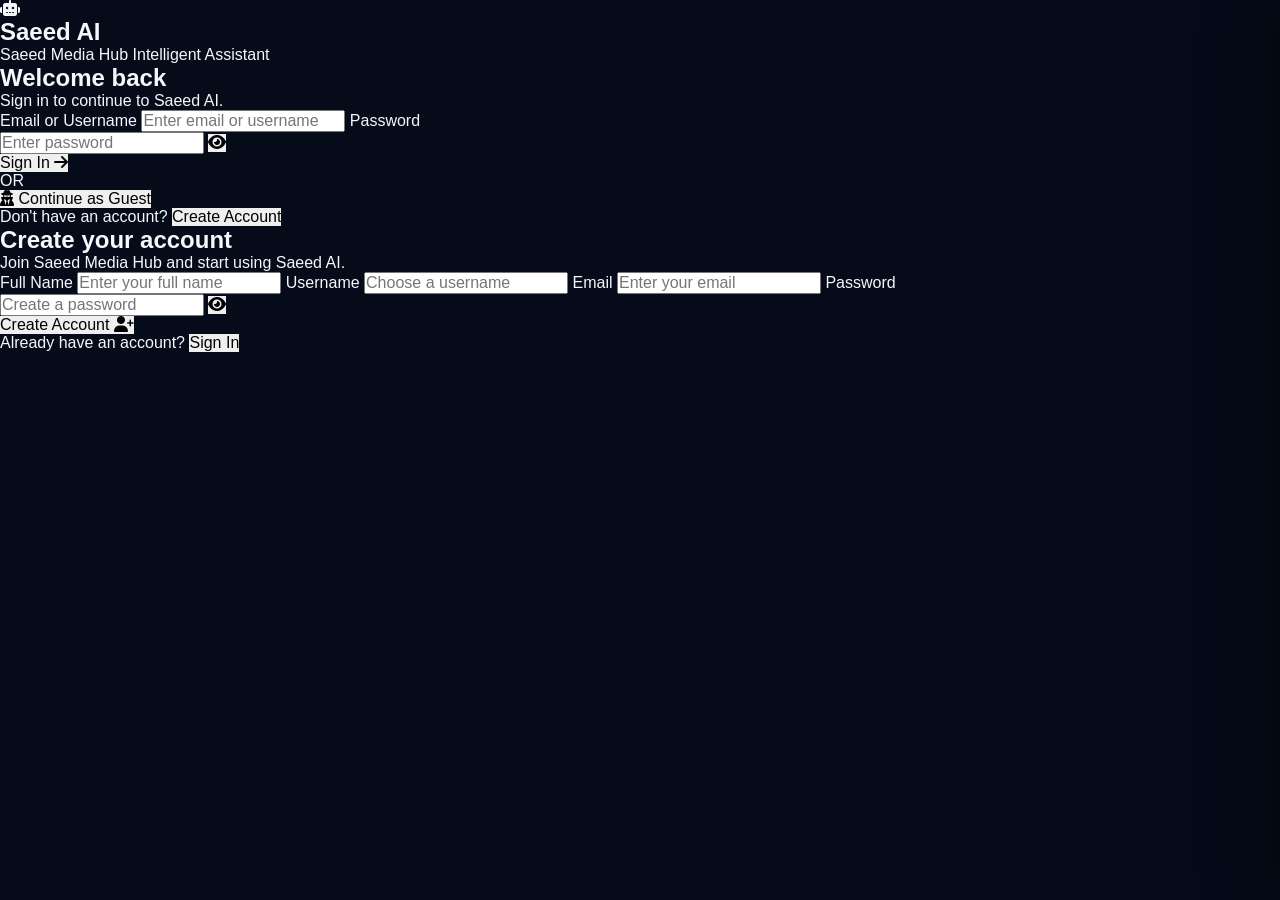
==== commit 72b204d5: "Update fmt.Println message from 'Hello' to 'Goodbye'" ====
--- a/ai.html
+++ b/ai.html
@@ -1,698 +1,372 @@
-<!DOCTYPE html><html lang="en">
+<!DOCTYPE html>
+<html lang="en">
 <head>
-    <meta charset="UTF-8"><meta
-    name="viewport"
-    content="width=device-width, initial-scale=1.0"
+    <meta charset="UTF-8">
+
+    <meta
+        name="viewport"
+        content="width=device-width, initial-scale=1.0, viewport-fit=cover"
+    >
+
+    <meta
+        name="theme-color"
+        content="#061126"
+    >
+
+    <title>Saeed AI — Saeed Media Hub</title>
+
+    <!-- =====================================================
+         OPTIONAL ICON LIBRARY
+    ====================================================== -->
+    <link
+        rel="stylesheet"
+        href="https://cdnjs.cloudflare.com/ajax/libs/font-awesome/6.5.2/css/all.min.css"
+    >
+
+    <!-- =====================================================
+         AI CSS V4.1
+         This will be connected after HTML is ready.
+    ====================================================== -->
+    <link
+        rel="stylesheet"
+        href="ai.css"
+    >
+</head>
+
+<body>
+
+<!-- =========================================================
+     APP ROOT
+========================================================= -->
+
+<div
+    id="aiApp"
+    class="ai-app"
+    data-version="4.1"
 >
 
-<meta
-    name="description"
-    content="Saeed AI — Intelligent AI Assistant by Saeed Media Hub"
->
-
-<meta
-    name="theme-color"
-    content="#07142b"
->
-
-<title>Saeed AI — Saeed Media Hub</title>
-
-<link rel="stylesheet" href="ai.css">
-
-</head><body><!-- =========================================
-     AI LOADER
-========================================= --><div id="aiLoader" class="ai-loader">
-    <div class="ai-loader-content">
-        <div class="ai-loader-logo">🤖</div>    <h2>Saeed AI</h2>
-
-    <p>
-        Preparing your intelligent workspace...
-    </p>
-
-    <div class="loader-progress">
-        <span></span>
-    </div>
-</div>
-
-</div><!-- =========================================
-     AUTHENTICATION SCREEN
-========================================= --><div id="authScreen" class="auth-screen"><div class="auth-brand">
-
-    <div class="auth-brand-icon">
-        🤖
-    </div>
-
-    <h1>Saeed AI</h1>
-
-    <p>
-        Your intelligent assistant from
-        Saeed Media Hub.
-    </p>
-
-</div>
-
-
-<div class="auth-container">
-
-    <!-- LOGIN -->
+    <!-- =====================================================
+         AUTH SCREEN
+    ====================================================== -->
 
     <section
-        id="loginPanel"
-        class="auth-panel active"
+        id="authScreen"
+        class="auth-screen"
     >
 
-        <div class="auth-header">
-
-            <span class="auth-badge">
-                Welcome Back
-            </span>
-
-            <h2>
-                Sign in to Saeed AI
-            </h2>
-
-            <p>
-                Continue your conversations
-                and access your workspace.
-            </p>
-
-        </div>
-
-
-        <form id="loginForm">
-
-            <div class="form-group">
-
-                <label for="loginEmail">
-                    Email Address
+        <div class="auth-card">
+
+            <!-- Brand -->
+
+            <div class="auth-brand">
+
+                <div class="auth-logo">
+                    <i class="fa-solid fa-robot"></i>
+                </div>
+
+                <div>
+                    <h1>Saeed AI</h1>
+
+                    <p>
+                        Saeed Media Hub Intelligent Assistant
+                    </p>
+                </div>
+
+            </div>
+
+
+            <!-- =================================================
+                 LOGIN
+            ================================================== -->
+
+            <form
+                id="loginForm"
+                class="auth-form active"
+                autocomplete="on"
+            >
+
+                <div class="auth-heading">
+
+                    <h2>
+                        Welcome back
+                    </h2>
+
+                    <p>
+                        Sign in to continue to Saeed AI.
+                    </p>
+
+                </div>
+
+
+                <label>
+                    Email or Username
                 </label>
 
                 <input
-                    type="email"
-                    id="loginEmail"
-                    name="email"
-                    placeholder="you@example.com"
-                    autocomplete="email"
+                    id="loginIdentifier"
+                    type="text"
+                    placeholder="Enter email or username"
+                    autocomplete="username"
                     required
                 >
 
-            </div>
-
-
-            <div class="form-group">
-
-                <label for="loginPassword">
+
+                <label>
                     Password
                 </label>
 
                 <div class="password-field">
 
                     <input
+                        id="loginPassword"
                         type="password"
-                        id="loginPassword"
-                        name="password"
-                        placeholder="Enter your password"
+                        placeholder="Enter password"
                         autocomplete="current-password"
                         required
                     >
 
                     <button
+                        id="toggleLoginPassword"
                         type="button"
                         class="password-toggle"
-                        data-target="loginPassword"
+                        aria-label="Show password"
                     >
-                        👁️
+                        <i class="fa-solid fa-eye"></i>
                     </button>
 
                 </div>
 
-            </div>
-
-
-            <div class="auth-options">
-
-                <label class="remember-option">
-
-                    <input
-                        type="checkbox"
-                        id="rememberMe"
+
+                <button
+                    id="loginSubmitBtn"
+                    type="submit"
+                    class="auth-primary-button"
+                >
+                    <span>
+                        Sign In
+                    </span>
+
+                    <i class="fa-solid fa-arrow-right"></i>
+                </button>
+
+
+                <div class="auth-divider">
+                    <span>OR</span>
+                </div>
+
+
+                <button
+                    id="guestLoginBtn"
+                    type="button"
+                    class="guest-button"
+                >
+                    <i class="fa-solid fa-user-secret"></i>
+
+                    Continue as Guest
+                </button>
+
+
+                <p class="auth-switch-text">
+
+                    Don't have an account?
+
+                    <button
+                        id="showSignupBtn"
+                        type="button"
+                        class="auth-link-button"
                     >
-
-                    <span>
-                        Remember me
-                    </span>
-
-                </label>
-
-
-                <button
-                    type="button"
-                    id="forgotPasswordBtn"
-                    class="text-button"
-                >
-                    Forgot Password?
-                </button>
-
-            </div>
-
-
-            <button
-                type="submit"
-                class="auth-submit"
+                        Create Account
+                    </button>
+
+                </p>
+
+            </form>
+
+
+            <!-- =================================================
+                 SIGN UP
+            ================================================== -->
+
+            <form
+                id="signupForm"
+                class="auth-form"
+                autocomplete="on"
             >
 
-                <span>Sign In</span>
-
-                <span>→</span>
-
-            </button>
-
-        </form>
-
-
-        <div class="auth-divider">
-            <span>OR</span>
-        </div>
-
-
-        <button
-            type="button"
-            id="guestAccessBtn"
-            class="guest-button"
-        >
-            Continue as Guest
-        </button>
-
-
-        <p class="auth-switch">
-
-            New to Saeed AI?
-
-            <button
-                type="button"
-                id="showSignupBtn"
-                class="text-button"
-            >
-                Create Account
-            </button>
-
-        </p>
-
-    </section>
-
-
-    <!-- SIGN UP -->
-
-    <section
-        id="signupPanel"
-        class="auth-panel"
-    >
-
-        <div class="auth-header">
-
-            <span class="auth-badge">
-                New Customer
-            </span>
-
-            <h2>
-                Create your account
-            </h2>
-
-            <p>
-                Join Saeed AI and keep your
-                conversations organized.
-            </p>
-
-        </div>
-
-
-        <form id="signupForm">
-
-            <div class="form-group">
-
-                <label for="signupName">
+                <div class="auth-heading">
+
+                    <h2>
+                        Create your account
+                    </h2>
+
+                    <p>
+                        Join Saeed Media Hub and start using Saeed AI.
+                    </p>
+
+                </div>
+
+
+                <label>
                     Full Name
                 </label>
 
                 <input
+                    id="signupName"
                     type="text"
-                    id="signupName"
-                    name="name"
-                    placeholder="Your full name"
+                    placeholder="Enter your full name"
                     autocomplete="name"
                     required
                 >
 
-            </div>
-
-
-            <div class="form-group">
-
-                <label for="signupEmail">
-                    Email Address
+
+                <label>
+                    Username
                 </label>
 
                 <input
+                    id="signupUsername"
+                    type="text"
+                    placeholder="Choose a username"
+                    autocomplete="username"
+                    required
+                >
+
+
+                <label>
+                    Email
+                </label>
+
+                <input
+                    id="signupEmail"
                     type="email"
-                    id="signupEmail"
-                    name="email"
-                    placeholder="you@example.com"
+                    placeholder="Enter your email"
                     autocomplete="email"
                     required
                 >
 
-            </div>
-
-
-            <div class="form-group">
-
-                <label for="signupPhone">
-                    Phone Number
-                </label>
-
-                <input
-                    type="tel"
-                    id="signupPhone"
-                    name="phone"
-                    placeholder="+234..."
-                    autocomplete="tel"
-                >
-
-            </div>
-
-
-            <div class="form-group">
-
-                <label for="signupPassword">
+
+                <label>
                     Password
                 </label>
 
                 <div class="password-field">
 
                     <input
+                        id="signupPassword"
                         type="password"
-                        id="signupPassword"
-                        name="password"
                         placeholder="Create a password"
                         autocomplete="new-password"
                         required
                     >
 
                     <button
+                        id="toggleSignupPassword"
                         type="button"
                         class="password-toggle"
-                        data-target="signupPassword"
+                        aria-label="Show password"
                     >
-                        👁️
+                        <i class="fa-solid fa-eye"></i>
                     </button>
 
                 </div>
 
+
+                <button
+                    id="signupSubmitBtn"
+                    type="submit"
+                    class="auth-primary-button"
+                >
+                    <span>
+                        Create Account
+                    </span>
+
+                    <i class="fa-solid fa-user-plus"></i>
+                </button>
+
+
+                <p class="auth-switch-text">
+
+                    Already have an account?
+
+                    <button
+                        id="showLoginBtn"
+                        type="button"
+                        class="auth-link-button"
+                    >
+                        Sign In
+                    </button>
+
+                </p>
+
+            </form>
+
+        </div>
+
+    </section>
+
+
+    <!-- =====================================================
+         MAIN AI APPLICATION
+    ====================================================== -->
+
+    <main
+        id="mainAIApp"
+        class="main-ai-app"
+        hidden
+    >
+
+        <!-- =================================================
+             SIDEBAR
+        ================================================== -->
+
+        <aside
+            id="aiSidebar"
+            class="ai-sidebar"
+        >
+
+            <div class="sidebar-header">
+
+                <div class="sidebar-brand">
+
+                    <div class="sidebar-logo">
+                        <i class="fa-solid fa-robot"></i>
+                    </div>
+
+                    <div>
+
+                        <strong>
+                            Saeed AI
+                        </strong>
+
+                        <small>
+                            AI Assistant
+                        </small>
+
+                    </div>
+
+                </div>
+
+
+                <button
+                    id="closeSidebarBtn"
+                    type="button"
+                    class="sidebar-close-btn"
+                    aria-label="Close sidebar"
+                >
+                    <i class="fa-solid fa-xmark"></i>
+                </button>
+
             </div>
 
 
-            <div class="form-group">
-
-                <label for="signupConfirmPassword">
-                    Confirm Password
-                </label>
-
-                <div class="password-field">
-
-                    <input
-                        type="password"
-                        id="signupConfirmPassword"
-                        name="confirmPassword"
-                        placeholder="Confirm your password"
-                        autocomplete="new-password"
-                        required
-                    >
-
-                    <button
-                        type="button"
-                        class="password-toggle"
-                        data-target="signupConfirmPassword"
-                    >
-                        👁️
-                    </button>
-
-                </div>
-
-            </div>
-
-
-            <label class="terms-option">
-
-                <input
-                    type="checkbox"
-                    id="agreeTerms"
-                    required
-                >
-
-                <span>
-                    I agree to the Saeed Media Hub
-                    terms and privacy policy.
-                </span>
-
-            </label>
-
+            <!-- New Chat -->
 
             <button
-                type="submit"
-                class="auth-submit"
+                id="newChatBtn"
+                type="button"
+                class="new-chat-button"
             >
-
-                <span>
-                    Create Account
-                </span>
-
-                <span>→</span>
-
-            </button>
-
-        </form>
-
-
-        <p class="auth-switch">
-
-            Already have an account?
-
-            <button
-                type="button"
-                id="showLoginBtn"
-                class="text-button"
-            >
-                Sign In
-            </button>
-
-        </p>
-
-    </section>
-
-</div>
-
-</div><!-- =========================================
-     MAIN AI APPLICATION
-========================================= --><div
-    id="aiApp"
-    class="ai-app"
-><!-- MOBILE HEADER -->
-
-<header class="mobile-ai-header">
-
-    <button
-        id="aiMenuBtn"
-        class="icon-button"
-        type="button"
-    >
-        ☰
-    </button>
-
-
-    <div class="mobile-ai-brand">
-
-        <span class="brand-ai-icon">
-            🤖
-        </span>
-
-        <span>
-            Saeed AI
-        </span>
-
-    </div>
-
-
-    <button
-        id="mobileNewChatBtn"
-        class="icon-button"
-        type="button"
-    >
-        ＋
-    </button>
-
-</header>
-
-
-<!-- SIDEBAR -->
-
-<aside
-    id="aiSidebar"
-    class="ai-sidebar"
->
-
-    <div class="sidebar-brand">
-
-        <a
-            href="index.html"
-            class="brand-link"
-        >
-
-            <span class="brand-icon">
-                🤖
-            </span>
-
-            <div>
-
-                <strong>
-                    Saeed AI
-                </strong>
-
-                <small>
-                    Saeed Media Hub
-                </small>
-
-            </div>
-
-        </a>
-
-
-        <button
-            id="closeSidebarBtn"
-            class="icon-button mobile-only"
-            type="button"
-        >
-            ×
-        </button>
-
-    </div>
-
-
-    <button
-        id="newChatBtn"
-        class="new-chat-button"
-        type="button"
-    >
-
-        <span>＋</span>
-
-        <span>
-            New Chat
-        </span>
-
-    </button>
-
-
-    <div class="chat-search">
-
-        <span>🔍</span>
-
-        <input
-            type="search"
-            id="chatSearchInput"
-            placeholder="Search conversations..."
-        >
-
-    </div>
-
-
-    <div class="history-section">
-
-        <div class="history-heading">
-
-            <span>
-                Recent Chats
-            </span>
-
-            <button
-                id="clearHistoryBtn"
-                class="mini-button"
-                type="button"
-            >
-                🗑️
-            </button>
-
-        </div>
-
-
-        <div
-            id="chatHistoryList"
-            class="chat-history-list"
-        >
-        </div>
-
-    </div>
-
-
-    <div class="sidebar-bottom">
-
-        <!-- LANGUAGE -->
-
-        <div class="sidebar-control">
-
-            <label for="languageSelect">
-                🌍 Language
-            </label>
-
-            <select id="languageSelect">
-
-                <option value="auto">
-                    Auto Detect
-                </option>
-
-                <option value="en">
-                    English
-                </option>
-
-                <option value="ha">
-                    Hausa
-                </option>
-
-            </select>
-
-        </div>
-
-
-        <!-- THEME -->
-
-        <button
-            id="aiThemeBtn"
-            class="sidebar-action"
-            type="button"
-        >
-
-            <span>🌙</span>
-
-            <span>
-                Theme
-            </span>
-
-        </button>
-
-
-        <!-- SETTINGS -->
-
-        <button
-            id="settingsBtn"
-            class="sidebar-action"
-            type="button"
-        >
-
-            <span>⚙️</span>
-
-            <span>
-                Settings
-            </span>
-
-        </button>
-
-
-        <!-- CUSTOMER -->
-
-        <div
-            id="customerProfile"
-            class="customer-profile"
-        >
-
-            <div
-                id="customerAvatar"
-                class="customer-avatar"
-            >
-                S
-            </div>
-
-
-            <div class="customer-info">
-
-                <strong id="customerName">
-                    Guest User
-                </strong>
-
-                <small id="customerEmail">
-                    Guest Mode
-                </small>
-
-            </div>
-
-
-            <button
-                id="profileMenuBtn"
-                class="mini-button"
-                type="button"
-            >
-                ⋮
-            </button>
-
-        </div>
-
-    </div>
-
-</aside>
-
-
-<!-- MAIN -->
-
-<main
-    id="aiMain"
-    class="ai-main"
->
-
-    <!-- DESKTOP TOPBAR -->
-
-    <header class="ai-topbar">
-
-        <div class="topbar-title">
-
-            <div class="online-indicator"></div>
-
-            <div>
-
-                <h1>
-                    Saeed AI
-                </h1>
-
-                <span>
-                    Intelligent Assistant
-                </span>
-
-            </div>
-
-        </div>
-
-
-        <div class="topbar-actions">
-
-            <button
-                id="liveVoiceBtn"
-                class="topbar-button live-voice-button"
-                type="button"
-            >
-
-                🔊
-
-                <span>
-                    Live Voice
-                </span>
-
-            </button>
-
-
-            <button
-                id="topNewChatBtn"
-                class="topbar-button"
-                type="button"
-            >
-
-                ＋
+                <i class="fa-solid fa-plus"></i>
 
                 <span>
                     New Chat
@@ -700,573 +374,1431 @@
 
             </button>
 
-        </div>
-
-    </header>
-
-
-    <!-- CHAT -->
-
-    <section
-        id="chatArea"
-        class="chat-area"
-    >
-
-        <!-- WELCOME -->
+
+            <!-- Search History -->
+
+            <div class="history-search-box">
+
+                <i class="fa-solid fa-magnifying-glass"></i>
+
+                <input
+                    id="historySearchInput"
+                    type="search"
+                    placeholder="Search conversations..."
+                    autocomplete="off"
+                >
+
+            </div>
+
+
+            <!-- History -->
+
+            <div class="sidebar-section-title">
+
+                <span>
+                    Recent Chats
+                </span>
+
+                <button
+                    id="clearHistoryBtn"
+                    type="button"
+                    aria-label="Clear history"
+                >
+                    Clear
+                </button>
+
+            </div>
+
+
+            <div
+                id="chatHistoryList"
+                class="chat-history-list"
+            >
+
+                <!-- History items are generated by JS -->
+
+                <div
+                    id="emptyHistoryState"
+                    class="empty-history-state"
+                >
+
+                    <i class="fa-regular fa-message"></i>
+
+                    <span>
+                        No conversations yet
+                    </span>
+
+                </div>
+
+            </div>
+
+
+            <!-- Sidebar Bottom -->
+
+            <div class="sidebar-bottom">
+
+                <button
+                    id="historyBtn"
+                    type="button"
+                    class="sidebar-action-button"
+                >
+                    <i class="fa-solid fa-clock-rotate-left"></i>
+
+                    <span>
+                        History
+                    </span>
+
+                </button>
+
+
+                <button
+                    id="settingsBtn"
+                    type="button"
+                    class="sidebar-action-button"
+                >
+                    <i class="fa-solid fa-gear"></i>
+
+                    <span>
+                        Settings
+                    </span>
+
+                </button>
+
+
+                <button
+                    id="sidebarThemeBtn"
+                    type="button"
+                    class="sidebar-action-button"
+                >
+                    <i class="fa-solid fa-moon"></i>
+
+                    <span>
+                        Theme
+                    </span>
+
+                </button>
+
+
+                <!-- Customer Profile -->
+
+                <div
+                    id="customerProfile"
+                    class="customer-profile"
+                >
+
+                    <div
+                        id="customerAvatar"
+                        class="customer-avatar"
+                    >
+                        U
+                    </div>
+
+                    <div class="customer-info">
+
+                        <strong
+                            id="customerName"
+                        >
+                            Guest User
+                        </strong>
+
+                        <small
+                            id="customerEmail"
+                        >
+                            Guest Mode
+                        </small>
+
+                    </div>
+
+
+                    <button
+                        id="profileMenuBtn"
+                        type="button"
+                        class="profile-menu-button"
+                        aria-label="Open profile menu"
+                    >
+                        <i class="fa-solid fa-ellipsis-vertical"></i>
+                    </button>
+
+                </div>
+
+            </div>
+
+        </aside>
+
+
+        <!-- Sidebar Overlay -->
 
         <div
-            id="welcomeScreen"
-            class="welcome-screen"
+            id="mobileMenuOverlay"
+            class="mobile-menu-overlay"
+        ></div>
+
+
+        <!-- =================================================
+             MAIN CONTENT
+        ================================================== -->
+
+        <section
+            id="aiMain"
+            class="ai-main"
         >
 
-            <div class="welcome-ai-icon">
-                🤖
+            <!-- =================================================
+                 TOPBAR
+            ================================================== -->
+
+            <header
+                id="aiTopbar"
+                class="ai-topbar"
+            >
+
+                <div class="topbar-left">
+
+                    <button
+                        id="openSidebarBtn"
+                        type="button"
+                        class="topbar-button menu-button"
+                        aria-label="Open menu"
+                    >
+                        <i class="fa-solid fa-bars"></i>
+                    </button>
+
+
+                    <div class="topbar-title">
+
+                        <h2>
+                            Saeed AI
+                        </h2>
+
+                        <span>
+                            Your intelligent digital assistant
+                        </span>
+
+                    </div>
+
+                </div>
+
+
+                <div class="topbar-right">
+
+                    <!-- Live Clock -->
+
+                    <div
+                        id="liveClock"
+                        class="ai-live-clock"
+                    >
+
+                        <strong
+                            id="clockTime"
+                        >
+                            00:00:00
+                        </strong>
+
+                        <small
+                            id="clockDate"
+                        >
+                            Loading...
+                        </small>
+
+                    </div>
+
+
+                    <!-- AI Online Status -->
+
+                    <div
+                        id="aiStatus"
+                        class="ai-status online"
+                    >
+
+                        <span></span>
+
+                        <small>
+                            Online
+                        </small>
+
+                    </div>
+
+
+                    <!-- Live Voice -->
+
+                    <button
+                        id="liveVoiceBtn"
+                        type="button"
+                        class="topbar-button live-voice-button"
+                        title="Live Voice"
+                    >
+                        <i class="fa-solid fa-wave-square"></i>
+
+                        <span>
+                            Live
+                        </span>
+                    </button>
+
+
+                    <!-- Theme -->
+
+                    <button
+                        id="themeToggleBtn"
+                        type="button"
+                        class="topbar-button"
+                        aria-label="Toggle theme"
+                    >
+                        <i class="fa-solid fa-moon"></i>
+                    </button>
+
+
+                    <!-- Profile -->
+
+                    <button
+                        id="topbarProfileBtn"
+                        type="button"
+                        class="topbar-profile-button"
+                    >
+
+                        <span
+                            id="topbarAvatar"
+                        >
+                            U
+                        </span>
+
+                    </button>
+
+                </div>
+
+            </header>
+
+
+            <!-- =================================================
+                 CHAT AREA
+            ================================================== -->
+
+            <section
+                id="chatArea"
+                class="chat-area"
+            >
+
+                <div
+                    id="chatContent"
+                    class="chat-content"
+                >
+
+                    <!-- =================================================
+                         WELCOME SCREEN
+                    ================================================== -->
+
+                    <div
+                        id="welcomeScreen"
+                        class="welcome-screen"
+                    >
+
+                        <div class="welcome-logo">
+
+                            <i class="fa-solid fa-sparkles"></i>
+
+                        </div>
+
+
+                        <h1>
+                            Hello, I'm
+                            <span>
+                                Saeed AI
+                            </span>
+                        </h1>
+
+
+                        <p>
+                            Your intelligent assistant from
+                            Saeed Media Hub. Ask questions,
+                            learn, create, write, analyze,
+                            translate, or get help with your work.
+                        </p>
+
+
+                        <div class="welcome-features">
+
+                            <span class="welcome-feature">
+                                <i class="fa-solid fa-bolt"></i>
+                                Fast Answers
+                            </span>
+
+                            <span class="welcome-feature">
+                                <i class="fa-solid fa-paperclip"></i>
+                                File Support
+                            </span>
+
+                            <span class="welcome-feature">
+                                <i class="fa-solid fa-microphone"></i>
+                                Voice
+                            </span>
+
+                            <span class="welcome-feature">
+                                <i class="fa-solid fa-language"></i>
+                                Hausa & English
+                            </span>
+
+                        </div>
+
+
+                        <!-- Suggested Prompts -->
+
+                        <div
+                            id="suggestedPrompts"
+                            class="suggested-prompts"
+                        >
+
+                            <button
+                                type="button"
+                                class="suggested-prompt"
+                                data-prompt="Explain this topic to me in simple terms."
+                            >
+
+                                <span class="suggested-prompt-icon">
+                                    <i class="fa-solid fa-lightbulb"></i>
+                                </span>
+
+                                <span class="suggested-prompt-content">
+
+                                    <strong>
+                                        Explain something
+                                    </strong>
+
+                                    <span>
+                                        Make a difficult topic simple.
+                                    </span>
+
+                                </span>
+
+                            </button>
+
+
+                            <button
+                                type="button"
+                                class="suggested-prompt"
+                                data-prompt="Help me write a professional message."
+                            >
+
+                                <span class="suggested-prompt-icon">
+                                    <i class="fa-solid fa-pen"></i>
+                                </span>
+
+                                <span class="suggested-prompt-content">
+
+                                    <strong>
+                                        Help me write
+                                    </strong>
+
+                                    <span>
+                                        Create a professional message.
+                                    </span>
+
+                                </span>
+
+                            </button>
+
+
+                            <button
+                                type="button"
+                                class="suggested-prompt"
+                                data-prompt="Help me with my school assignment."
+                            >
+
+                                <span class="suggested-prompt-icon">
+                                    <i class="fa-solid fa-graduation-cap"></i>
+                                </span>
+
+                                <span class="suggested-prompt-content">
+
+                                    <strong>
+                                        Study with me
+                                    </strong>
+
+                                    <span>
+                                        Get help with assignments and exams.
+                                    </span>
+
+                                </span>
+
+                            </button>
+
+
+                            <button
+                                type="button"
+                                class="suggested-prompt"
+                                data-prompt="Translate this text between Hausa and English."
+                            >
+
+                                <span class="suggested-prompt-icon">
+                                    <i class="fa-solid fa-language"></i>
+                                </span>
+
+                                <span class="suggested-prompt-content">
+
+                                    <strong>
+                                        Translate
+                                    </strong>
+
+                                    <span>
+                                        Hausa ↔ English translation.
+                                    </span>
+
+                                </span>
+
+                            </button>
+
+                        </div>
+
+                    </div>
+
+
+                    <!-- =================================================
+                         MESSAGES
+                    ================================================== -->
+
+                    <div
+                        id="messagesContainer"
+                        class="messages-container"
+                    >
+
+                        <!-- Dynamic messages -->
+
+                    </div>
+
+
+                    <!-- =================================================
+                         TYPING INDICATOR
+                    ================================================== -->
+
+                    <div
+                        id="typingIndicator"
+                        class="typing-indicator"
+                        hidden
+                    >
+
+                        <div class="message-avatar">
+                            <i class="fa-solid fa-robot"></i>
+                        </div>
+
+                        <div class="typing-bubble">
+
+                            <span></span>
+                            <span></span>
+                            <span></span>
+
+                        </div>
+
+                    </div>
+
+                </div>
+
+            </section>
+
+
+            <!-- =================================================
+                 CHAT COMPOSER
+            ================================================== -->
+
+            <div
+                class="chat-composer-wrapper"
+            >
+
+                <form
+                    id="chatForm"
+                    class="chat-composer"
+                >
+
+                    <!-- Attachment Preview -->
+
+                    <div
+                        id="attachmentPreview"
+                        class="attachment-preview"
+                    ></div>
+
+
+                    <div class="composer-input-row">
+
+                        <!-- Attach -->
+
+                        <button
+                            id="attachBtn"
+                            type="button"
+                            class="composer-button attach-button"
+                            title="Attach file"
+                        >
+                            <i class="fa-solid fa-paperclip"></i>
+                        </button>
+
+
+                        <input
+                            id="fileInput"
+                            type="file"
+                            multiple
+                            accept="image/*,.pdf,.doc,.docx,.txt,.csv,.xlsx,.ppt,.pptx"
+                        >
+
+
+                        <!-- Text -->
+
+                        <textarea
+                            id="chatInput"
+                            class="composer-input"
+                            rows="1"
+                            placeholder="Message Saeed AI..."
+                            autocomplete="off"
+                            spellcheck="true"
+                        ></textarea>
+
+
+                        <!-- Voice -->
+
+                        <button
+                            id="voiceBtn"
+                            type="button"
+                            class="composer-button voice-button"
+                            title="Voice input"
+                        >
+                            <i class="fa-solid fa-microphone"></i>
+                        </button>
+
+
+                        <!-- Send -->
+
+                        <button
+                            id="sendBtn"
+                            type="submit"
+                            class="composer-button send-button"
+                            title="Send message"
+                        >
+                            <i class="fa-solid fa-paper-plane"></i>
+                        </button>
+
+                    </div>
+
+
+                    <div class="composer-footer">
+
+                        <span
+                            id="composerStatus"
+                            class="composer-status"
+                        >
+                            Saeed AI can make mistakes. Check important information.
+                        </span>
+
+
+                        <div class="composer-tools">
+
+                            <button
+                                id="clearInputBtn"
+                                type="button"
+                                class="composer-tool"
+                            >
+                                Clear
+                            </button>
+
+                        </div>
+
+                    </div>
+
+                </form>
+
             </div>
 
-
-            <h2>
-                Hello
-                <span id="welcomeCustomerName"></span>
-                👋
-            </h2>
-
-
-            <p>
-                I'm Saeed AI, your intelligent
-                assistant from Saeed Media Hub.
-            </p>
-
-
-            <p class="welcome-subtext">
-
-                I can help you explore our services,
-                technology, AI, websites, creative
-                solutions and more.
-
-            </p>
-
-
-            <div
-                id="suggestedPrompts"
-                class="suggested-prompts"
-            >
-
-                <button
-                    class="prompt-card"
-                    data-prompt="What services does Saeed Media Hub offer?"
-                    type="button"
-                >
-
-                    <span>💼</span>
-
-                    <strong>
-                        Explore Services
-                    </strong>
-
-                    <small>
-                        Discover what we can do for you.
-                    </small>
-
-                </button>
-
-
-                <button
-                    class="prompt-card"
-                    data-prompt="I want to create a professional website."
-                    type="button"
-                >
-
-                    <span>🌐</span>
-
-                    <strong>
-                        Build a Website
-                    </strong>
-
-                    <small>
-                        Get help with your website project.
-                    </small>
-
-                </button>
-
-
-                <button
-                    class="prompt-card"
-                    data-prompt="I need a professional graphic design."
-                    type="button"
-                >
-
-                    <span>🎨</span>
-
-                    <strong>
-                        Graphic Design
-                    </strong>
-
-                    <small>
-                        Let's discuss your design needs.
-                    </small>
-
-                </button>
-
-
-                <button
-                    class="prompt-card"
-                    data-prompt="Tell me how Saeed AI can help me."
-                    type="button"
-                >
-
-                    <span>🧠</span>
-
-                    <strong>
-                        Ask Saeed AI
-                    </strong>
-
-                    <small>
-                        Explore the AI assistant.
-                    </small>
-
-                </button>
-
-            </div>
-
-        </div>
-
-
-        <!-- MESSAGES -->
-
-        <div
-            id="messagesContainer"
-            class="messages-container"
+        </section>
+
+
+        <!-- =================================================
+             MOBILE BOTTOM NAVIGATION
+        ================================================== -->
+
+        <nav
+            id="mobileBottomNav"
+            class="mobile-bottom-nav"
         >
-        </div>
-
-    </section>
-
-
-    <!-- COMPOSER -->
-
-    <div class="composer-wrapper">
-
-
-        <!-- ATTACHMENTS -->
-
-        <div
-            id="attachmentPreview"
-            class="attachment-preview"
-        >
-        </div>
-
-
-        <!-- LIVE VOICE -->
-
-        <div
-            id="voiceModePanel"
-            class="voice-mode-panel"
-        >
-
-            <div class="voice-visualizer">
-
-                <span></span>
-                <span></span>
-                <span></span>
-                <span></span>
-                <span></span>
-
-            </div>
-
-
-            <div>
-
-                <strong>
-                    Live Voice Mode
-                </strong>
-
-                <small>
-                    Saeed AI is listening...
-                </small>
-
-            </div>
-
-
-            <button
-                id="stopVoiceBtn"
-                type="button"
-                class="stop-voice-button"
-            >
-                Stop
-            </button>
-
-        </div>
-
-
-        <!-- CHAT FORM -->
-
-        <form
-            id="chatForm"
-            class="chat-composer"
-        >
-
-            <input
-                type="file"
-                id="fileInput"
-                hidden
-                multiple
-                accept="image/*,.pdf,.doc,.docx,.txt,.csv,.xlsx"
-            >
-
 
             <button
                 type="button"
-                id="attachBtn"
-                class="composer-button"
+                class="mobile-nav-button active"
+                data-mobile-action="chat"
             >
-                📎
+                <i class="fa-solid fa-message"></i>
+                <span>Chat</span>
             </button>
-
-
-            <textarea
-                id="chatInput"
-                name="message"
-                rows="1"
-                placeholder="Message Saeed AI..."
-                autocomplete="off"
-            ></textarea>
 
 
             <button
                 type="button"
-                id="voiceBtn"
-                class="composer-button"
+                class="mobile-nav-button"
+                data-mobile-action="history"
             >
-                🎤
+                <i class="fa-solid fa-clock-rotate-left"></i>
+                <span>History</span>
             </button>
 
-
-            <button
-                type="submit"
-                id="sendBtn"
-                class="send-button"
-            >
-                ➤
-            </button>
-
-        </form>
-
-
-        <p class="composer-disclaimer">
-
-            Saeed AI can make mistakes.
-            Check important information.
-
-        </p>
-
-    </div>
-
-</main>
-
-</div><!-- =========================================
-     AI MESSAGE TEMPLATE
-========================================= --><template id="aiMessageTemplate"><article class="message ai-message">
-
-    <div class="message-avatar">
-        🤖
-    </div>
-
-
-    <div class="message-content">
-
-        <div class="message-header">
-
-            <strong>
-                Saeed AI
-            </strong>
-
-            <span class="message-time">
-                Now
-            </span>
-
-        </div>
-
-
-        <div class="message-text">
-        </div>
-
-
-        <div class="message-actions">
 
             <button
                 type="button"
-                class="message-action copy-message-btn"
+                class="mobile-nav-button"
+                data-mobile-action="voice"
             >
-                📋 Copy
+                <i class="fa-solid fa-microphone"></i>
+                <span>Voice</span>
             </button>
 
 
             <button
                 type="button"
-                class="message-action regenerate-btn"
+                class="mobile-nav-button"
+                data-mobile-action="settings"
             >
-                🔄 Regenerate
+                <i class="fa-solid fa-gear"></i>
+                <span>Settings</span>
             </button>
 
-
-            <button
-                type="button"
-                class="message-action like-btn"
-            >
-                👍
-            </button>
-
-
-            <button
-                type="button"
-                class="message-action dislike-btn"
-            >
-                👎
-            </button>
-
-        </div>
+        </nav>
+
+    </main>
+
+</div>
+
+
+<!-- =========================================================
+     HISTORY PANEL
+========================================================= -->
+
+<div
+    id="historyOverlay"
+    class="history-overlay"
+></div>
+
+
+<aside
+    id="historyPanel"
+    class="history-panel"
+>
+
+    <div class="history-header">
+
+        <h2>
+            Chat History
+        </h2>
+
+        <button
+            id="closeHistoryBtn"
+            type="button"
+            class="history-close"
+        >
+            <i class="fa-solid fa-xmark"></i>
+        </button>
 
     </div>
 
-</article>
-
-</template><!-- =========================================
-     USER MESSAGE TEMPLATE
-========================================= --><template id="userMessageTemplate"><article class="message user-message">
-
-    <div class="message-content">
-
-        <div class="message-header">
-
-            <strong>
-                You
-            </strong>
-
-            <span class="message-time">
-                Now
-            </span>
-
-        </div>
-
-
-        <div class="message-text">
-        </div>
+
+    <div class="history-search">
+
+        <input
+            id="historyPanelSearch"
+            type="search"
+            placeholder="Search your chats..."
+        >
 
     </div>
 
 
-    <div class="message-avatar user-avatar">
-        U
+    <div
+        id="historyPanelList"
+        class="history-list"
+    ></div>
+
+</aside>
+
+
+<!-- =========================================================
+     VOICE RECORDING PANEL
+========================================================= -->
+
+<div
+    id="voiceRecordingPanel"
+    class="voice-recording-panel"
+>
+
+    <div class="voice-recording-icon">
+
+        <i class="fa-solid fa-microphone"></i>
+
     </div>
 
-</article>
-
-</template><!-- =========================================
-     TYPING INDICATOR
-========================================= --><template id="typingTemplate"><div
-    id="typingIndicator"
-    class="typing-indicator"
->
-
-    <div class="message-avatar">
-        🤖
+
+    <h3>
+        Listening...
+    </h3>
+
+
+    <div
+        id="voiceRecordingTime"
+        class="voice-recording-time"
+    >
+        00:00
     </div>
 
 
-    <div class="typing-content">
+    <div class="voice-wave">
 
         <span></span>
         <span></span>
         <span></span>
+        <span></span>
+        <span></span>
 
     </div>
 
+
+    <div class="voice-recording-actions">
+
+        <button
+            id="cancelVoiceBtn"
+            type="button"
+            class="voice-cancel"
+        >
+            Cancel
+        </button>
+
+
+        <button
+            id="stopVoiceBtn"
+            type="button"
+            class="voice-stop"
+        >
+            Stop & Send
+        </button>
+
+    </div>
+
 </div>
 
-</template><!-- =========================================
+
+<!-- =========================================================
+     LIVE VOICE MODE
+========================================================= -->
+
+<div
+    id="liveVoicePanel"
+    class="live-voice-panel"
+    hidden
+>
+
+    <div class="live-voice-card">
+
+        <button
+            id="closeLiveVoiceBtn"
+            type="button"
+            class="live-voice-close"
+            aria-label="Close live voice"
+        >
+            <i class="fa-solid fa-xmark"></i>
+        </button>
+
+
+        <div class="live-voice-orb">
+
+            <i class="fa-solid fa-wave-square"></i>
+
+        </div>
+
+
+        <h2>
+            Saeed AI Live Voice
+        </h2>
+
+
+        <p
+            id="liveVoiceStatus"
+            class="live-voice-status"
+        >
+            Ready to talk
+        </p>
+
+
+        <div class="live-voice-controls">
+
+            <button
+                id="liveVoiceMuteBtn"
+                type="button"
+                class="live-voice-control"
+                title="Mute microphone"
+            >
+                <i class="fa-solid fa-microphone"></i>
+            </button>
+
+
+            <button
+                id="startLiveVoiceBtn"
+                type="button"
+                class="live-voice-control"
+                title="Start voice"
+            >
+                <i class="fa-solid fa-microphone-lines"></i>
+            </button>
+
+
+            <button
+                id="endLiveVoiceBtn"
+                type="button"
+                class="live-voice-control live-voice-end"
+                title="End live voice"
+            >
+                <i class="fa-solid fa-phone-slash"></i>
+            </button>
+
+        </div>
+
+    </div>
+
+</div>
+
+
+<!-- =========================================================
      SETTINGS MODAL
-========================================= --><div
+========================================================= -->
+
+<div
     id="settingsModal"
-    class="modal-overlay"
-><div class="modal-card">
+    class="settings-overlay"
+    hidden
+>
+
+    <div class="settings-modal">
+
+        <div class="settings-header">
+
+            <h2>
+                AI Settings
+            </h2>
+
+
+            <button
+                id="closeSettingsBtn"
+                type="button"
+                class="settings-close"
+            >
+                <i class="fa-solid fa-xmark"></i>
+            </button>
+
+        </div>
+
+
+        <div class="settings-body">
+
+
+            <!-- Language -->
+
+            <div class="settings-group">
+
+                <div class="settings-group-title">
+                    Language
+                </div>
+
+
+                <div class="settings-row">
+
+                    <div class="settings-row-info">
+
+                        <strong>
+                            Preferred Language
+                        </strong>
+
+                        <small>
+                            Choose how Saeed AI communicates with you.
+                        </small>
+
+                    </div>
+
+
+                    <select
+                        id="settingsLanguage"
+                        class="settings-select"
+                    >
+
+                        <option value="auto">
+                            Auto
+                        </option>
+
+                        <option value="en">
+                            English
+                        </option>
+
+                        <option value="ha">
+                            Hausa
+                        </option>
+
+                    </select>
+
+                </div>
+
+            </div>
+
+
+            <!-- Theme -->
+
+            <div class="settings-group">
+
+                <div class="settings-group-title">
+                    Appearance
+                </div>
+
+
+                <div class="settings-row">
+
+                    <div class="settings-row-info">
+
+                        <strong>
+                            Dark Mode
+                        </strong>
+
+                        <small>
+                            Switch between dark and light appearance.
+                        </small>
+
+                    </div>
+
+
+                    <label class="toggle">
+
+                        <input
+                            id="themeToggle"
+                            type="checkbox"
+                            checked
+                        >
+
+                        <span class="toggle-slider"></span>
+
+                    </label>
+
+                </div>
+
+            </div>
+
+
+            <!-- Sound -->
+
+            <div class="settings-group">
+
+                <div class="settings-group-title">
+                    Audio
+                </div>
+
+
+                <div class="settings-row">
+
+                    <div class="settings-row-info">
+
+                        <strong>
+                            Sound Effects
+                        </strong>
+
+                        <small>
+                            Enable notification and interaction sounds.
+                        </small>
+
+                    </div>
+
+
+                    <label class="toggle">
+
+                        <input
+                            id="soundToggle"
+                            type="checkbox"
+                            checked
+                        >
+
+                        <span class="toggle-slider"></span>
+
+                    </label>
+
+                </div>
+
+            </div>
+
+
+            <!-- History -->
+
+            <div class="settings-group">
+
+                <div class="settings-group-title">
+                    Privacy
+                </div>
+
+
+                <div class="settings-row">
+
+                    <div class="settings-row-info">
+
+                        <strong>
+                            Save Chat History
+                        </strong>
+
+                        <small>
+                            Keep conversations saved on this device.
+                        </small>
+
+                    </div>
+
+
+                    <label class="toggle">
+
+                        <input
+                            id="historyToggle"
+                            type="checkbox"
+                            checked
+                        >
+
+                        <span class="toggle-slider"></span>
+
+                    </label>
+
+                </div>
+
+            </div>
+
+
+            <button
+                id="closeSettingsAction"
+                type="button"
+                class="settings-primary-button"
+            >
+                Done
+            </button>
+
+        </div>
+
+    </div>
+
+</div>
+
+
+<!-- =========================================================
+     PROFILE MENU
+========================================================= -->
+
+<div
+    id="profileMenu"
+    class="profile-menu"
+    hidden
+>
 
     <button
-        id="closeSettingsBtn"
-        class="modal-close"
+        id="profileBtn"
         type="button"
     >
-        ×
+        <i class="fa-solid fa-user"></i>
+        My Profile
     </button>
 
 
-    <div class="modal-icon">
-        ⚙️
-    </div>
-
-
-    <h2>
-        AI Settings
-    </h2>
-
-
-    <p>
-        Customize your Saeed AI experience.
-    </p>
-
-
-    <div class="settings-list">
-
-
-        <div class="setting-row">
-
-            <div>
-
-                <strong>
-                    Language
-                </strong>
-
-                <small>
-                    Choose your preferred language.
-                </small>
-
-            </div>
-
-
-            <select id="settingsLanguage">
-
-                <option value="auto">
-                    Auto
-                </option>
-
-                <option value="en">
-                    English
-                </option>
-
-                <option value="ha">
-                    Hausa
-                </option>
-
-            </select>
-
-        </div>
-
-
-        <div class="setting-row">
-
-            <div>
-
-                <strong>
-                    Sound
-                </strong>
-
-                <small>
-                    Voice and notification sounds.
-                </small>
-
-            </div>
-
-
-            <label class="switch">
-
-                <input
-                    type="checkbox"
-                    id="soundToggle"
-                    checked
-                >
-
-                <span></span>
-
-            </label>
-
-        </div>
-
-
-        <div class="setting-row">
-
-            <div>
-
-                <strong>
-                    Save Chat History
-                </strong>
-
-                <small>
-                    Keep conversations for later.
-                </small>
-
-            </div>
-
-
-            <label class="switch">
-
-                <input
-                    type="checkbox"
-                    id="historyToggle"
-                    checked
-                >
-
-                <span></span>
-
-            </label>
-
-        </div>
-
-    </div>
-
-
     <button
-        id="closeSettingsAction"
-        class="modal-primary-button"
+        id="accountBtn"
         type="button"
     >
-        Done
+        <i class="fa-solid fa-gear"></i>
+        Account Settings
     </button>
 
+
+    <button
+        id="signOutBtn"
+        type="button"
+    >
+        <i class="fa-solid fa-right-from-bracket"></i>
+        Sign Out
+    </button>
+
 </div>
 
-</div><!-- =========================================
-     PROFILE MENU
-========================================= --><div
-    id="profileMenu"
-    class="profile-menu"
-><button
-    id="profileBtn"
-    type="button"
+
+<!-- =========================================================
+     TOAST NOTIFICATIONS
+========================================================= -->
+
+<div
+    id="aiToastContainer"
+    class="ai-toast-container"
+    aria-live="polite"
+    aria-atomic="true"
+></div>
+
+
+<!-- =========================================================
+     AI MESSAGE TEMPLATE
+========================================================= -->
+
+<template
+    id="aiMessageTemplate"
 >
-    👤 My Profile
-</button>
-
-
-<button
-    id="accountBtn"
-    type="button"
+
+    <article
+        class="message ai-message"
+    >
+
+        <div class="message-avatar">
+
+            <i class="fa-solid fa-robot"></i>
+
+        </div>
+
+
+        <div class="message-body">
+
+            <div class="message-meta">
+
+                <strong class="message-author">
+                    Saeed AI
+                </strong>
+
+                <span class="message-time">
+                    Now
+                </span>
+
+            </div>
+
+
+            <div class="ai-message-content">
+
+                <div class="message-text"></div>
+
+            </div>
+
+
+            <div class="message-actions">
+
+                <button
+                    type="button"
+                    class="message-action copy-message-btn"
+                    title="Copy response"
+                >
+                    <i class="fa-regular fa-copy"></i>
+                    Copy
+                </button>
+
+
+                <button
+                    type="button"
+                    class="message-action regenerate-btn"
+                    title="Regenerate response"
+                >
+                    <i class="fa-solid fa-rotate"></i>
+                    Regenerate
+                </button>
+
+
+                <button
+                    type="button"
+                    class="message-action like-btn"
+                    title="Like"
+                >
+                    <i class="fa-regular fa-thumbs-up"></i>
+                </button>
+
+
+                <button
+                    type="button"
+                    class="message-action dislike-btn"
+                    title="Dislike"
+                >
+                    <i class="fa-regular fa-thumbs-down"></i>
+                </button>
+
+            </div>
+
+        </div>
+
+    </article>
+
+</template>
+
+
+<!-- =========================================================
+     USER MESSAGE TEMPLATE
+========================================================= -->
+
+<template
+    id="userMessageTemplate"
 >
-    ⚙️ Account Settings
-</button>
-
-
-<button
-    id="signOutBtn"
-    type="button"
+
+    <article
+        class="message user-message"
+    >
+
+        <div class="message-body">
+
+            <div class="message-meta">
+
+                <strong class="message-author">
+                    You
+                </strong>
+
+                <span class="message-time">
+                    Now
+                </span>
+
+            </div>
+
+
+            <div class="user-message-content">
+
+                <div class="message-text"></div>
+
+            </div>
+
+
+            <div
+                class="message-attachment"
+                hidden
+            >
+
+                <img
+                    class="message-attachment-image"
+                    alt="Attachment"
+                >
+
+            </div>
+
+        </div>
+
+
+        <div class="message-avatar user-avatar">
+
+            <span class="user-avatar-letter">
+                U
+            </span>
+
+        </div>
+
+    </article>
+
+</template>
+
+
+<!-- =========================================================
+     TYPING TEMPLATE
+========================================================= -->
+
+<template
+    id="typingTemplate"
 >
-    🚪 Sign Out
-</button>
-
-</div><!-- =========================================
-     NOTIFICATION
-========================================= --><div
-    id="aiNotification"
-    class="ai-notification"
-><span id="notificationIcon">
-    ✓
-</span>
-
-
-<span id="notificationText">
-    Done
-</span>
-
-</div><!-- =========================================
-     AI JAVASCRIPT
-========================================= --><script src="ai.js"></script></body>
-</html>
-```
+
+    <div
+        class="typing-indicator"
+    >
+
+        <div class="message-avatar">
+
+            <i class="fa-solid fa-robot"></i>
+
+        </div>
+
+
+        <div class="typing-bubble">
+
+            <span></span>
+            <span></span>
+            <span></span>
+
+        </div>
+
+    </div>
+
+</template>
+
+
+<!-- =========================================================
+     HISTORY ITEM TEMPLATE
+========================================================= -->
+
+<template
+    id="historyItemTemplate"
+>
+
+    <button
+        type="button"
+        class="history-item"
+    >
+
+        <span class="history-item-icon">
+
+            <i class="fa-regular fa-message"></i>
+
+        </span>
+
+
+        <span class="history-item-content">
+
+            <strong class="history-item-title">
+                New Conversation
+            </strong>
+
+            <small class="history-item-date">
+                Just now
+            </small>
+
+        </span>
+
+    </button>
+
+</template>
+
+
+<!-- =========================================================
+     ATTACHMENT ITEM TEMPLATE
+========================================================= -->
+
+<template
+    id="attachmentItemTemplate"
+>
+
+    <div
+        class="attachment-item"
+    >
+
+        <img
+            class="attachment-image"
+            alt="Attachment preview"
+        >
+
+
+        <div
+            class="attachment-file"
+            hidden
+        >
+
+            <i class="fa-solid fa-file attachment-file-icon"></i>
+
+            <span class="attachment-file-name">
+                file
+            </span>
+
+        </div>
+
+
+        <button
+            type="button"
+            class="remove-attachment"
+            title="Remove attachment"
+        >
+            <i class="fa-solid fa-xmark"></i>
+        </button>
+
+    </div>
+
+</template>
+
+
+<!-- =========================================================
+     JAVASCRIPT
+========================================================= -->
+
+<script
+    src="ai.js"
+    defer
+></script>
+
+
+</body>
+    </html>
--- a/ai.css
+++ b/ai.css
@@ -1,1482 +1,5073 @@
-/* =========================================
-   SAEED AI ASSISTANT V3.1
-   PART 1 — RESET + LAYOUT + SIDEBAR
-   ========================================= */
-
-
-/* RESET */
-
-*{
-margin:0;
-padding:0;
-box-sizing:border-box;
-}
-
-html{
-scroll-behavior:smooth;
-}
-
-body{
-
-font-family:"Poppins",sans-serif;
-
-background:#07142b;
-
-color:#fff;
-
-overflow:hidden;
-
-}
-
-
-/* ===========================
-AI LOADER
-=========================== */
-
-.ai-loader{
-
-position:fixed;
-
-top:0;
-left:0;
-
-width:100%;
-height:100vh;
-
-background:#07142b;
-
-display:flex;
-
-justify-content:center;
-align-items:center;
-
-flex-direction:column;
-
-z-index:999999;
-
-transition:.6s;
-
-}
-
-.ai-loader-spinner{
-
-width:70px;
-height:70px;
-
-border-radius:50%;
-
-border:5px solid #19314f;
-
-border-top:5px solid #00E676;
-
-animation:spin 1s linear infinite;
-
-margin-bottom:20px;
-
-}
-
-@keyframes spin{
-
-100%{
-
-transform:rotate(360deg);
-
-}
-
-}
-
-.ai-loader h3{
-
-font-size:24px;
-
-color:#fff;
-
-margin-bottom:8px;
-
-}
-
-.ai-loader p{
-
-color:#9fb0c8;
-
-font-size:14px;
-
-}
-
-
-/* ===========================
-APP LAYOUT
-=========================== */
-
-.ai-app{
-
-display:flex;
-
-width:100%;
-
-height:100vh;
-
-overflow:hidden;
-
-}
-
-
-/* ===========================
-SIDEBAR
-=========================== */
-
-.ai-sidebar{
-
-width:280px;
-
-background:#0b1832;
-
-border-right:1px solid rgba(255,255,255,.08);
-
-display:flex;
-
-flex-direction:column;
-
-padding:20px;
-
-transition:.4s;
-
-}
-
-.ai-brand{
-
-display:flex;
-
-align-items:center;
-
-gap:15px;
-
-margin-bottom:30px;
-
-}
-
-.ai-logo{
-
-width:55px;
-
-height:55px;
-
-border-radius:14px;
-
-background:#00E676;
-
-display:flex;
-
-justify-content:center;
-
-align-items:center;
-
-font-size:28px;
-
-}
-
-.ai-brand h2{
-
-font-size:22px;
-
-font-weight:700;
-
-}
-
-.ai-brand span{
-
-font-size:13px;
-
-color:#9fb0c8;
-
-}
-
-
-/* ===========================
-NEW CHAT BUTTON
-=========================== */
-
-.new-chat-btn{
-
-width:100%;
-
-padding:14px;
-
-border:none;
-
-border-radius:12px;
-
-background:#00E676;
-
-color:#07142b;
-
-font-size:15px;
-
-font-weight:700;
-
-cursor:pointer;
-
-margin-bottom:30px;
-
-transition:.3s;
-
-}
-
-.new-chat-btn:hover{
-
-transform:translateY(-3px);
-
-}
-
-
-/* ===========================
-NAVIGATION
-=========================== */
-
-.ai-nav{
-
-display:flex;
-
-flex-direction:column;
-
-gap:10px;
-
-}
-
-.ai-nav-link{
-
-padding:14px;
-
-border-radius:12px;
-
-color:#d5dce8;
-
-transition:.3s;
-
-font-size:15px;
-
-}
-
-.ai-nav-link:hover{
-
-background:rgba(0,230,118,.12);
-
-color:#00E676;
-
-}
-
-.ai-nav-link.active{
-
-background:rgba(0,230,118,.18);
-
-color:#00E676;
-
-}
-
-
-/* ===========================
-BOTTOM BUTTONS
-=========================== */
-
-.ai-sidebar-bottom{
-
-margin-top:auto;
-
-display:flex;
-
-flex-direction:column;
-
-gap:10px;
-
-}
-
-.sidebar-action{
-
-padding:14px;
-
-border:none;
-
-border-radius:12px;
-
-background:#13284b;
-
-color:#fff;
-
-cursor:pointer;
-
-transition:.3s;
-
-}
-
-.sidebar-action:hover{
-
-background:#1d3966;
-
-}
-
-
-/* ===========================
-MAIN AREA
-=========================== */
-
-.ai-main{
-
-flex:1;
-
-display:flex;
-
-flex-direction:column;
-
-background:#07142b;
-
-overflow:hidden;
-
-}
-/* =========================================
-   PART 2 — HEADER + CHAT AREA + MESSAGES
-   ========================================= */
-
-
-/* TOP BAR */
-
-.ai-topbar{
-
-height:75px;
-
-display:flex;
-
-align-items:center;
-
-justify-content:space-between;
-
-padding:0 20px;
-
-border-bottom:1px solid rgba(255,255,255,.08);
-
-background:#0b1832;
-
-}
-
-.ai-menu-btn,
-.mobile-theme-btn{
-
-width:45px;
-height:45px;
-
-border:none;
-
-border-radius:12px;
-
-background:#13284b;
-
-color:#fff;
-
-font-size:22px;
-
-cursor:pointer;
-
-transition:.3s;
-
-}
-
-.ai-menu-btn:hover,
-.mobile-theme-btn:hover{
-
-background:#1d3966;
-
-}
-
-.ai-topbar-title{
-
-display:flex;
-
-align-items:center;
-
-gap:12px;
-
-}
-
-.online-dot{
-
-width:12px;
-height:12px;
-
-border-radius:50%;
-
-background:#00E676;
-
-box-shadow:0 0 10px #00E676;
-
-}
-
-.ai-topbar-title h3{
-
-font-size:18px;
-
-}
-
-.ai-topbar-title span{
-
-font-size:12px;
-
-color:#9fb0c8;
-
-}
-
-
-/* CHAT AREA */
-
-.chat-area{
-
-flex:1;
-
-overflow-y:auto;
-
-padding:30px 20px;
-
-}
-
-
-/* WELCOME SCREEN */
-
-.welcome-screen{
-
-max-width:700px;
-
-margin:auto;
-
-text-align:center;
-
-}
-
-.welcome-icon{
-
-font-size:70px;
-
-margin-bottom:20px;
-
-}
-
-.welcome-screen h1{
-
-font-size:36px;
-
-margin-bottom:15px;
-
-}
-
-.welcome-screen p{
-
-color:#9fb0c8;
-
-line-height:1.8;
-
-margin-bottom:35px;
-
-}
-
-
-/* QUICK PROMPTS */
-
-.quick-prompts{
-
-display:grid;
-
-grid-template-columns:repeat(2,1fr);
-
-gap:15px;
-
-}
-
-.quick-prompt{
-
-padding:20px;
-
-border:none;
-
-border-radius:15px;
-
-background:#13284b;
-
-color:#fff;
-
-cursor:pointer;
-
-transition:.3s;
-
-text-align:left;
-
-display:flex;
-
-gap:12px;
-
-align-items:flex-start;
-
-}
-
-.quick-prompt:hover{
-
-transform:translateY(-5px);
-
-background:#1b3764;
-
-}
-
-.quick-prompt span{
-
-font-size:14px;
-
-line-height:1.5;
-
-}
-
-
-/* MESSAGE CONTAINER */
-
-.messages-container{
-
-display:flex;
-
-flex-direction:column;
-
-gap:18px;
-
-max-width:900px;
-
-margin:auto;
-
-}
-
-
-/* USER MESSAGE */
-
-.user-message{
-
-align-self:flex-end;
-
-max-width:75%;
-
-background:#00E676;
-
-color:#07142b;
-
-padding:16px;
-
-border-radius:18px 18px 5px 18px;
-
-font-size:15px;
-
-line-height:1.7;
-
-animation:fadeUp .3s ease;
-
-}
-
-
-/* AI MESSAGE */
-
-.ai-message{
-
-align-self:flex-start;
-
-max-width:75%;
-
-background:#13284b;
-
-padding:16px;
-
-border-radius:18px 18px 18px 5px;
-
-font-size:15px;
-
-line-height:1.8;
-
-animation:fadeUp .3s ease;
-
-}
-
-
-/* MESSAGE ANIMATION */
-
-@keyframes fadeUp{
-
-from{
-
-opacity:0;
-
-transform:translateY(20px);
-
-}
-
-to{
-
-opacity:1;
-
-transform:translateY(0);
-
-}
-
-}
-/* =========================================
-   PART 3A — CHAT INPUT
-   ========================================= */
-
-.chat-input-wrapper{
-
-padding:18px;
-
-background:#0b1832;
-
-border-top:1px solid rgba(255,255,255,.08);
-
-}
-
-.chat-form{
-
-display:flex;
-
-align-items:center;
-
-gap:10px;
-
-background:#13284b;
-
-padding:10px;
-
-border-radius:16px;
-
-}
-
-.chat-form input{
-
-flex:1;
-
-border:none;
-
-outline:none;
-
-background:transparent;
-
-color:#ffffff;
-
-font-size:15px;
-
-padding:12px;
-
-}
-
-.chat-form input::placeholder{
-
-color:#8ea2bd;
-
-}
-
-.input-icon-btn{
-
-width:46px;
-height:46px;
-
-border:none;
-
-border-radius:12px;
-
-background:#1b3764;
-
-color:#ffffff;
-
-font-size:20px;
-
-cursor:pointer;
-
-transition:.3s;
-
-}
-
-.input-icon-btn:hover{
-
-background:#00E676;
-
-color:#07142b;
-
-transform:scale(1.05);
-
-}
-
-.send-btn{
-
-width:52px;
-height:52px;
-
-border:none;
-
-border-radius:14px;
-
-background:#00E676;
-
-color:#07142b;
-
-font-size:22px;
-
-font-weight:bold;
-
-cursor:pointer;
-
-transition:.3s;
-
-}
-
-.send-btn:hover{
-
-transform:translateY(-2px);
-
-box-shadow:0 10px 25px rgba(0,230,118,.35);
-
-}
-
-.ai-disclaimer{
-
-margin-top:12px;
-
-text-align:center;
-
-font-size:12px;
-
-color:#8ea2bd;
-
-line-height:1.5;
-
-   }
-/* =========================================
-   PART 3B — RESPONSIVE + LIGHT MODE
-   ========================================= */
-
-
-/* =========================================
-   MOBILE MENU BUTTON
-   ========================================= */
+/* =========================================================
+SAEED MEDIA HUB — SAEED AI ASSISTANT
+AI.CSS V4.0 COMPLETE
+PART 1 — FOUNDATION + APP SHELL + SIDEBAR + TOPBAR
+========================================================= */
+
+/* =========================================================
+
+1. ROOT VARIABLES
+   ========================================================= */
+
+:root {
+
+--ai-bg:
+    #050b18;
+
+--ai-bg-secondary:
+    #081329;
+
+--ai-bg-tertiary:
+    #0c1a32;
+
+--ai-surface:
+    rgba(255,255,255,0.045);
+
+--ai-surface-light:
+    rgba(255,255,255,0.075);
+
+--ai-border:
+    rgba(255,255,255,0.08);
+
+--ai-border-light:
+    rgba(255,255,255,0.14);
+
+--ai-text:
+    #f5f7fb;
+
+--ai-text-secondary:
+    #aeb8c9;
+
+--ai-text-muted:
+    #68758a;
+
+--ai-primary:
+    #00e676;
+
+--ai-primary-soft:
+    rgba(0,230,118,0.10);
+
+--ai-accent:
+    #8b5cf6;
+
+--ai-accent-soft:
+    rgba(139,92,246,0.12);
+
+--ai-blue:
+    #38bdf8;
+
+--ai-danger:
+    #ff4d67;
+
+--ai-warning:
+    #f59e0b;
+
+--ai-success:
+    #22c55e;
+
+--ai-sidebar-width:
+    270px;
+
+--ai-topbar-height:
+    70px;
+
+--ai-radius:
+    16px;
+
+--ai-radius-lg:
+    24px;
+
+--ai-shadow:
+    0 20px 70px
+    rgba(0,0,0,0.35);
+
+--ai-transition:
+    0.25s ease;
+
+}
+
+/* =========================================================
+2. GLOBAL RESET
+========================================================= */
+
+* {
+  
+  margin:
+  0;
+  
+  padding:
+  0;
+  
+  box-sizing:
+  border-box;
+
+}
+
+html {
+
+scroll-behavior:
+    smooth;
+
+}
+
+body {
+
+min-height:
+    100vh;
+
+color:
+    var(--ai-text);
+
+background:
+    var(--ai-bg);
+
+font-family:
+    "Poppins",
+    Arial,
+    sans-serif;
+
+overflow:
+    hidden;
+
+-webkit-font-smoothing:
+    antialiased;
+
+}
+
+button,
+input,
+textarea,
+select {
+
+font:
+    inherit;
+
+}
+
+button {
+
+cursor:
+    pointer;
+
+border:
+    0;
+
+outline:
+    0;
+
+}
+
+a {
+
+color:
+    inherit;
+
+text-decoration:
+    none;
+
+}
+
+img {
+
+max-width:
+    100%;
+
+display:
+    block;
+
+}
+
+/* =========================================================
+3. LIGHT MODE
+========================================================= */
+
+body.light-mode {
+
+--ai-bg:
+    #f5f7fb;
+
+--ai-bg-secondary:
+    #ffffff;
+
+--ai-bg-tertiary:
+    #eef2f7;
+
+--ai-surface:
+    rgba(15,23,42,0.045);
+
+--ai-surface-light:
+    rgba(15,23,42,0.075);
+
+--ai-border:
+    rgba(15,23,42,0.08);
+
+--ai-border-light:
+    rgba(15,23,42,0.14);
+
+--ai-text:
+    #111827;
+
+--ai-text-secondary:
+    #526071;
+
+--ai-text-muted:
+    #7b8798;
+
+}
+
+/* =========================================================
+4. AI LOADER
+========================================================= */
+
+.ai-loader {
+
+position:
+    fixed;
+
+inset:
+    0;
+
+z-index:
+    99999;
+
+display:
+    flex;
+
+flex-direction:
+    column;
+
+align-items:
+    center;
+
+justify-content:
+    center;
+
+gap:
+    12px;
+
+background:
+    radial-gradient(
+        circle at center,
+        #102445,
+        #050b18 70%
+    );
+
+transition:
+    opacity 0.5s ease,
+    visibility 0.5s ease;
+
+}
+
+.ai-loader h3 {
+
+font-size:
+    20px;
+
+font-weight:
+    800;
+
+}
+
+.ai-loader p {
+
+color:
+    var(--ai-text-secondary);
+
+font-size:
+    11px;
+
+}
+
+.ai-loader-spinner {
+
+width:
+    55px;
+
+height:
+    55px;
+
+border:
+    3px solid
+    rgba(255,255,255,0.08);
+
+border-top-color:
+    var(--ai-primary);
+
+border-right-color:
+    var(--ai-accent);
+
+border-radius:
+    50%;
+
+animation:
+    aiLoaderSpin 0.9s linear infinite;
+
+}
+
+@keyframes aiLoaderSpin {
+
+to {
+
+    transform:
+        rotate(360deg);
+
+}
+
+}
+
+/* =========================================================
+5. MAIN APPLICATION
+========================================================= */
+
+.ai-app {
+
+width:
+    100%;
+
+height:
+    100vh;
+
+min-height:
+    100vh;
+
+display:
+    flex;
+
+overflow:
+    hidden;
+
+background:
+    var(--ai-bg);
+
+}
+
+/* =========================================================
+6. SIDEBAR
+========================================================= */
+
+.ai-sidebar {
+
+position:
+    relative;
+
+width:
+    var(--ai-sidebar-width);
+
+height:
+    100vh;
+
+flex:
+    0 0 var(--ai-sidebar-width);
+
+display:
+    flex;
+
+flex-direction:
+    column;
+
+padding:
+    18px 14px;
+
+overflow:
+    hidden;
+
+border-right:
+    1px solid
+    var(--ai-border);
+
+background:
+    linear-gradient(
+        180deg,
+        var(--ai-bg-secondary),
+        var(--ai-bg)
+    );
+
+z-index:
+    3000;
+
+transition:
+    transform var(--ai-transition);
+
+}
+
+/* =========================================================
+7. AI BRAND
+========================================================= */
+
+.ai-brand {
+
+display:
+    flex;
+
+align-items:
+    center;
+
+gap:
+    11px;
+
+padding:
+    5px 8px 18px;
+
+}
+
+.ai-logo {
+
+width:
+    43px;
+
+height:
+    43px;
+
+display:
+    flex;
+
+align-items:
+    center;
+
+justify-content:
+    center;
+
+flex:
+    0 0 auto;
+
+color:
+    #001b0d;
+
+border-radius:
+    13px;
+
+background:
+    linear-gradient(
+        135deg,
+        var(--ai-primary),
+        var(--ai-accent)
+    );
+
+box-shadow:
+    0 8px 25px
+    rgba(0,230,118,0.18);
+
+font-size:
+    22px;
+
+}
+
+.ai-brand h2 {
+
+font-size:
+    16px;
+
+font-weight:
+    800;
+
+line-height:
+    1.2;
+
+}
+
+.ai-brand span {
+
+display:
+    block;
+
+margin-top:
+    3px;
+
+color:
+    var(--ai-text-muted);
+
+font-size:
+    9px;
+
+}
+
+/* =========================================================
+8. NEW CHAT BUTTON
+========================================================= */
+
+.new-chat-btn {
+
+width:
+    100%;
+
+min-height:
+    43px;
+
+display:
+    flex;
+
+align-items:
+    center;
+
+justify-content:
+    center;
+
+gap:
+    7px;
+
+margin-bottom:
+    15px;
+
+color:
+    #001b0d;
+
+border-radius:
+    11px;
+
+background:
+    linear-gradient(
+        135deg,
+        var(--ai-primary),
+        #25f08a
+    );
+
+font-size:
+    11px;
+
+font-weight:
+    750;
+
+box-shadow:
+    0 10px 25px
+    rgba(0,230,118,0.12);
+
+transition:
+    transform var(--ai-transition),
+    box-shadow var(--ai-transition);
+
+}
+
+.new-chat-btn:hover {
+
+transform:
+    translateY(-2px);
+
+box-shadow:
+    0 14px 30px
+    rgba(0,230,118,0.2);
+
+}
+
+.new-chat-btn:active {
+
+transform:
+    scale(0.98);
+
+}
+
+/* =========================================================
+9. SIDEBAR NAVIGATION
+========================================================= */
+
+.ai-nav {
+
+display:
+    flex;
+
+flex-direction:
+    column;
+
+gap:
+    5px;
+
+overflow-y:
+    auto;
+
+}
+
+.ai-nav-link {
+
+min-height:
+    42px;
+
+display:
+    flex;
+
+align-items:
+    center;
+
+gap:
+    10px;
+
+padding:
+    0 12px;
+
+color:
+    var(--ai-text-secondary);
+
+border-radius:
+    10px;
+
+font-size:
+    11px;
+
+transition:
+    color var(--ai-transition),
+    background var(--ai-transition),
+    transform var(--ai-transition);
+
+}
+
+.ai-nav-link:hover {
+
+color:
+    var(--ai-text);
+
+background:
+    var(--ai-surface-light);
+
+transform:
+    translateX(2px);
+
+}
+
+.ai-nav-link.active {
+
+color:
+    var(--ai-text);
+
+background:
+    linear-gradient(
+        90deg,
+        var(--ai-accent-soft),
+        var(--ai-primary-soft)
+    );
+
+border:
+    1px solid
+    rgba(139,92,246,0.12);
+
+}
+
+/* =========================================================
+10. SIDEBAR BOTTOM
+========================================================= */
+
+.ai-sidebar-bottom {
+
+margin-top:
+    auto;
+
+display:
+    flex;
+
+flex-direction:
+    column;
+
+gap:
+    6px;
+
+padding-top:
+    12px;
+
+}
+
+.sidebar-action {
+
+width:
+    100%;
+
+min-height:
+    38px;
+
+display:
+    flex;
+
+align-items:
+    center;
+
+gap:
+    9px;
+
+padding:
+    0 11px;
+
+color:
+    var(--ai-text-secondary);
+
+border-radius:
+    9px;
+
+background:
+    transparent;
+
+text-align:
+    left;
+
+font-size:
+    10px;
+
+transition:
+    color var(--ai-transition),
+    background var(--ai-transition);
+
+}
+
+.sidebar-action:hover {
+
+color:
+    var(--ai-text);
+
+background:
+    var(--ai-surface-light);
+
+}
+
+/* =========================================================
+11. MAIN AREA
+========================================================= */
+
+.ai-main {
+
+position:
+    relative;
+
+min-width:
+    0;
+
+height:
+    100vh;
+
+flex:
+    1;
+
+display:
+    flex;
+
+flex-direction:
+    column;
+
+overflow:
+    hidden;
+
+background:
+    var(--ai-bg);
+
+}
+
+/* =========================================================
+12. TOP BAR
+========================================================= */
+
+.ai-topbar {
+
+position:
+    relative;
+
+height:
+    var(--ai-topbar-height);
+
+min-height:
+    var(--ai-topbar-height);
+
+display:
+    flex;
+
+align-items:
+    center;
+
+justify-content:
+    space-between;
+
+gap:
+    15px;
+
+padding:
+    0 22px;
+
+border-bottom:
+    1px solid
+    var(--ai-border);
+
+background:
+    rgba(5,11,24,0.72);
+
+backdrop-filter:
+    blur(18px);
+
+z-index:
+    1000;
+
+}
+
+body.light-mode .ai-topbar {
+
+background:
+    rgba(255,255,255,0.75);
+
+}
+
+/* =========================================================
+13. MOBILE MENU BUTTON
+========================================================= */
 
 .ai-menu-btn {
-    display: none;
-}
-
-
-/* =========================================
-   MOBILE THEME BUTTON
-   ========================================= */
-
-.mobile-theme-btn {
-    display: none;
-}
-
-
-/* =========================================
-   SCROLLBAR
-   ========================================= */
-
-.chat-area::-webkit-scrollbar {
-    width: 7px;
-}
-
-.chat-area::-webkit-scrollbar-track {
-    background: transparent;
-}
-
-.chat-area::-webkit-scrollbar-thumb {
-    background: #1b3764;
-    border-radius: 10px;
-}
-
-.chat-area::-webkit-scrollbar-thumb:hover {
-    background: #00E676;
-}
-
-
-/* =========================================
-   DESKTOP OPTIMIZATION
-   ========================================= */
-
-@media (min-width: 901px) {
-
-    .ai-sidebar {
-        transform: translateX(0);
-    }
-
-}
-
-
-/* =========================================
-   TABLET
-   ========================================= */
-
-@media (max-width: 900px) {
-
-    .ai-sidebar {
-
-        position: fixed;
-
-        top: 0;
-        left: 0;
-
-        width: 280px;
-        height: 100vh;
-
-        z-index: 9999;
-
-        transform: translateX(-100%);
-
-        box-shadow:
-            10px 0 40px
-            rgba(0, 0, 0, 0.35);
-
-    }
-
-    .ai-sidebar.active {
-
-        transform: translateX(0);
-
-    }
-
-    .ai-menu-btn {
-
-        display: flex;
-
-        align-items: center;
-        justify-content: center;
-
-    }
-
-    .mobile-theme-btn {
-
-        display: flex;
-
-        align-items: center;
-        justify-content: center;
-
-    }
-
-    .ai-topbar {
-
-        padding:
-            0 15px;
-
-    }
-
-    .ai-topbar-title h3 {
-
-        font-size: 16px;
-
-    }
-
-    .ai-topbar-title span {
-
-        font-size: 11px;
-
-    }
-
-    .chat-area {
-
-        padding:
-            25px 18px;
-
-    }
-
-}
-
-
-/* =========================================
-   MOBILE
-   ========================================= */
-
-@media (max-width: 600px) {
-
-    body {
-
-        font-size: 14px;
-
-    }
-
-
-    /* TOP BAR */
-
-    .ai-topbar {
-
-        height: 65px;
-
-        padding:
-            0 12px;
-
-    }
-
-
-    .ai-menu-btn,
-    .mobile-theme-btn {
-
-        width: 42px;
-        height: 42px;
-
-        font-size: 19px;
-
-    }
-
-
-    .ai-topbar-title {
-
-        gap: 8px;
-
-    }
-
-
-    .online-dot {
-
-        width: 9px;
-        height: 9px;
-
-    }
-
-
-    .ai-topbar-title h3 {
-
-        font-size: 14px;
-
-    }
-
-
-    .ai-topbar-title span {
-
-        font-size: 9px;
-
-    }
-
-
-    /* CHAT */
-
-    .chat-area {
-
-        padding:
-            20px 12px;
-
-    }
-
-
-    /* WELCOME */
-
-    .welcome-icon {
-
-        font-size: 55px;
-
-        margin-bottom: 15px;
-
-    }
-
-
-    .welcome-screen h1 {
-
-        font-size: 25px;
-
-    }
-
-
-    .welcome-screen p {
-
-        font-size: 13px;
-
-        line-height: 1.7;
-
-        margin-bottom: 25px;
-
-    }
-
-
-    /* QUICK PROMPTS */
-
-    .quick-prompts {
-
-        grid-template-columns:
-            1fr;
-
-        gap: 10px;
-
-    }
-
-
-    .quick-prompt {
-
-        padding:
-            15px;
-
-    }
-
-
-    .quick-prompt span {
-
-        font-size: 12px;
-
-    }
-
-
-    /* MESSAGES */
-
-    .user-message,
-    .ai-message {
-
-        max-width: 90%;
-
-        padding:
-            13px;
-
-        font-size: 13px;
-
-        line-height: 1.7;
-
-    }
-
-
-    /* INPUT */
-
-    .chat-input-wrapper {
-
-        padding:
-            10px;
-
-    }
-
-
-    .chat-form {
-
-        gap: 6px;
-
-        padding: 7px;
-
-        border-radius: 14px;
-
-    }
-
-
-    .chat-form input {
-
-        min-width: 0;
-
-        font-size: 13px;
-
-        padding:
-            10px 6px;
-
-    }
-
-
-    .input-icon-btn {
-
-        width: 38px;
-        height: 38px;
-
-        font-size: 17px;
-
-        flex-shrink: 0;
-
-    }
-
-
-    .send-btn {
-
-        width: 42px;
-        height: 42px;
-
-        font-size: 18px;
-
-        flex-shrink: 0;
-
-    }
-
-
-    .ai-disclaimer {
-
-        font-size: 9px;
-
-        margin-top: 8px;
-
-    }
-
-}
-
-
-/* =========================================
-   VERY SMALL PHONES
-   ========================================= */
+
+display:
+    none;
+
+width:
+    40px;
+
+height:
+    40px;
+
+align-items:
+    center;
+
+justify-content:
+    center;
+
+color:
+    var(--ai-text);
+
+border-radius:
+    10px;
+
+background:
+    var(--ai-surface);
+
+font-size:
+    18px;
+
+}
+
+/* =========================================================
+14. TOPBAR TITLE
+========================================================= */
+
+.ai-topbar-title {
+
+display:
+    flex;
+
+align-items:
+    center;
+
+gap:
+    10px;
+
+}
+
+.online-dot {
+
+width:
+    9px;
+
+height:
+    9px;
+
+flex:
+    0 0 auto;
+
+border-radius:
+    50%;
+
+background:
+    var(--ai-primary);
+
+box-shadow:
+    0 0 0 5px
+    rgba(0,230,118,0.08),
+    0 0 15px
+    rgba(0,230,118,0.45);
+
+animation:
+    onlinePulse 2s ease-in-out infinite;
+
+}
+
+@keyframes onlinePulse {
+
+0%,
+100% {
+
+    opacity:
+        1;
+
+}
+
+50% {
+
+    opacity:
+        0.55;
+
+}
+
+}
+
+.ai-topbar-title h3 {
+
+font-size:
+    14px;
+
+font-weight:
+    750;
+
+}
+
+.ai-topbar-title span {
+
+display:
+    block;
+
+margin-top:
+    2px;
+
+color:
+    var(--ai-text-muted);
+
+font-size:
+    9px;
+
+}
+
+/* =========================================================
+15. TOPBAR ACTIONS
+========================================================= */
+
+.topbar-actions {
+
+display:
+    flex;
+
+align-items:
+    center;
+
+gap:
+    7px;
+
+}
+
+.topbar-button {
+
+min-height:
+    37px;
+
+display:
+    inline-flex;
+
+align-items:
+    center;
+
+justify-content:
+    center;
+
+gap:
+    6px;
+
+padding:
+    0 11px;
+
+color:
+    var(--ai-text-secondary);
+
+border:
+    1px solid
+    var(--ai-border);
+
+border-radius:
+    9px;
+
+background:
+    var(--ai-surface);
+
+font-size:
+    10px;
+
+transition:
+    color var(--ai-transition),
+    background var(--ai-transition),
+    border-color var(--ai-transition),
+    transform var(--ai-transition);
+
+}
+
+.topbar-button:hover {
+
+color:
+    var(--ai-text);
+
+border-color:
+    var(--ai-border-light);
+
+background:
+    var(--ai-surface-light);
+
+transform:
+    translateY(-1px);
+
+}
+
+.live-voice-button {
+
+color:
+    var(--ai-primary);
+
+border-color:
+    rgba(0,230,118,0.16);
+
+background:
+    var(--ai-primary-soft);
+
+}
+
+/* =========================================================
+16. CUSTOM SCROLLBARS
+========================================================= */
+
+::-webkit-scrollbar {
+
+width:
+    5px;
+
+height:
+    5px;
+
+}
+
+::-webkit-scrollbar-track {
+
+background:
+    transparent;
+
+}
+
+::-webkit-scrollbar-thumb {
+
+border-radius:
+    10px;
+
+background:
+    rgba(255,255,255,0.12);
+
+}
+
+::-webkit-scrollbar-thumb:hover {
+
+background:
+    rgba(255,255,255,0.2);
+
+}
+
+/* =========================================================
+17. SELECTION
+========================================================= */
+
+::selection {
+
+color:
+    #001b0d;
+
+background:
+    var(--ai-primary);
+
+}
+
+/* =========================================================
+AI.CSS V4.0 COMPLETE
+PART 1 END
+========================================================= */
+/* =========================================================
+SAEED MEDIA HUB — SAEED AI ASSISTANT
+AI.CSS V4.0 COMPLETE
+PART 2 — WELCOME + CHAT + MESSAGES + CLOCK + COMPOSER
+========================================================= */
+
+/* =========================================================
+18. CHAT AREA
+========================================================= */
+
+.chat-area {
+
+position:
+    relative;
+
+flex:
+    1;
+
+min-height:
+    0;
+
+overflow-y:
+    auto;
+
+overflow-x:
+    hidden;
+
+padding:
+    30px 24px 190px;
+
+scroll-behavior:
+    smooth;
+
+}
+
+/* =========================================================
+19. CHAT CONTENT WIDTH
+========================================================= */
+
+.chat-content {
+
+width:
+    100%;
+
+max-width:
+    850px;
+
+margin:
+    0 auto;
+
+}
+
+/* =========================================================
+20. WELCOME SCREEN
+========================================================= */
+
+.welcome-screen {
+
+min-height:
+    calc(
+        100vh -
+        var(--ai-topbar-height) -
+        150px
+    );
+
+display:
+    flex;
+
+flex-direction:
+    column;
+
+align-items:
+    center;
+
+justify-content:
+    center;
+
+padding:
+    35px 15px;
+
+text-align:
+    center;
+
+}
+
+.welcome-logo {
+
+width:
+    76px;
+
+height:
+    76px;
+
+display:
+    flex;
+
+align-items:
+    center;
+
+justify-content:
+    center;
+
+margin-bottom:
+    20px;
+
+color:
+    #001b0d;
+
+border-radius:
+    24px;
+
+background:
+    linear-gradient(
+        135deg,
+        var(--ai-primary),
+        var(--ai-accent)
+    );
+
+box-shadow:
+    0 18px 55px
+    rgba(0,230,118,0.15);
+
+font-size:
+    34px;
+
+animation:
+    welcomeFloat 3s ease-in-out infinite;
+
+}
+
+@keyframes welcomeFloat {
+
+0%,
+100% {
+
+    transform:
+        translateY(0);
+
+}
+
+50% {
+
+    transform:
+        translateY(-6px);
+
+}
+
+}
+
+.welcome-screen h1 {
+
+max-width:
+    700px;
+
+margin-bottom:
+    10px;
+
+font-size:
+    clamp(
+        25px,
+        4vw,
+        38px
+    );
+
+line-height:
+    1.15;
+
+font-weight:
+    850;
+
+letter-spacing:
+    -1px;
+
+}
+
+.welcome-screen h1 span {
+
+background:
+    linear-gradient(
+        90deg,
+        var(--ai-primary),
+        var(--ai-accent)
+    );
+
+-webkit-background-clip:
+    text;
+
+background-clip:
+    text;
+
+color:
+    transparent;
+
+}
+
+.welcome-screen p {
+
+max-width:
+    580px;
+
+color:
+    var(--ai-text-secondary);
+
+font-size:
+    12px;
+
+line-height:
+    1.7;
+
+}
+
+/* =========================================================
+21. WELCOME FEATURES
+========================================================= */
+
+.welcome-features {
+
+display:
+    flex;
+
+flex-wrap:
+    wrap;
+
+align-items:
+    center;
+
+justify-content:
+    center;
+
+gap:
+    7px;
+
+margin-top:
+    20px;
+
+}
+
+.welcome-feature {
+
+display:
+    inline-flex;
+
+align-items:
+    center;
+
+gap:
+    5px;
+
+padding:
+    7px 10px;
+
+color:
+    var(--ai-text-secondary);
+
+border:
+    1px solid
+    var(--ai-border);
+
+border-radius:
+    20px;
+
+background:
+    var(--ai-surface);
+
+font-size:
+    9px;
+
+}
+
+/* =========================================================
+22. SUGGESTED PROMPTS
+========================================================= */
+
+.suggested-prompts {
+
+width:
+    100%;
+
+max-width:
+    700px;
+
+display:
+    grid;
+
+grid-template-columns:
+    repeat(
+        2,
+        minmax(0, 1fr)
+    );
+
+gap:
+    9px;
+
+margin-top:
+    25px;
+
+}
+
+.suggested-prompt {
+
+min-height:
+    62px;
+
+display:
+    flex;
+
+align-items:
+    flex-start;
+
+gap:
+    10px;
+
+padding:
+    12px;
+
+color:
+    var(--ai-text-secondary);
+
+border:
+    1px solid
+    var(--ai-border);
+
+border-radius:
+    13px;
+
+background:
+    var(--ai-surface);
+
+text-align:
+    left;
+
+transition:
+    border-color var(--ai-transition),
+    background var(--ai-transition),
+    transform var(--ai-transition);
+
+}
+
+.suggested-prompt:hover {
+
+color:
+    var(--ai-text);
+
+border-color:
+    rgba(0,230,118,0.22);
+
+background:
+    var(--ai-primary-soft);
+
+transform:
+    translateY(-2px);
+
+}
+
+.suggested-prompt-icon {
+
+width:
+    30px;
+
+height:
+    30px;
+
+display:
+    flex;
+
+align-items:
+    center;
+
+justify-content:
+    center;
+
+flex:
+    0 0 auto;
+
+color:
+    var(--ai-primary);
+
+border-radius:
+    8px;
+
+background:
+    var(--ai-primary-soft);
+
+font-size:
+    14px;
+
+}
+
+.suggested-prompt-content {
+
+min-width:
+    0;
+
+}
+
+.suggested-prompt-content strong {
+
+display:
+    block;
+
+margin-bottom:
+    3px;
+
+color:
+    var(--ai-text);
+
+font-size:
+    10px;
+
+}
+
+.suggested-prompt-content span {
+
+display:
+    block;
+
+color:
+    var(--ai-text-muted);
+
+font-size:
+    9px;
+
+line-height:
+    1.4;
+
+}
+
+/* =========================================================
+23. MESSAGES CONTAINER
+========================================================= */
+
+.messages-container {
+
+width:
+    100%;
+
+display:
+    flex;
+
+flex-direction:
+    column;
+
+gap:
+    22px;
+
+}
+
+.message {
+
+width:
+    100%;
+
+display:
+    flex;
+
+gap:
+    11px;
+
+animation:
+    messageIn 0.3s ease;
+
+}
+
+@keyframes messageIn {
+
+from {
+
+    opacity:
+        0;
+
+    transform:
+        translateY(8px);
+
+}
+
+to {
+
+    opacity:
+        1;
+
+    transform:
+        translateY(0);
+
+}
+
+}
+
+/* =========================================================
+24. AI MESSAGE
+========================================================= */
+
+.message.ai-message {
+
+align-items:
+    flex-start;
+
+}
+
+.message-avatar {
+
+width:
+    34px;
+
+height:
+    34px;
+
+display:
+    flex;
+
+align-items:
+    center;
+
+justify-content:
+    center;
+
+flex:
+    0 0 auto;
+
+color:
+    #001b0d;
+
+border-radius:
+    10px;
+
+background:
+    linear-gradient(
+        135deg,
+        var(--ai-primary),
+        var(--ai-accent)
+    );
+
+font-size:
+    15px;
+
+box-shadow:
+    0 7px 20px
+    rgba(0,230,118,0.12);
+
+}
+
+.message-body {
+
+min-width:
+    0;
+
+max-width:
+    min(
+    100%,
+    760px
+    );
+
+}
+
+.message-meta {
+
+display:
+    flex;
+
+align-items:
+    center;
+
+gap:
+    7px;
+
+margin-bottom:
+    5px;
+
+}
+
+.message-author {
+
+color:
+    var(--ai-text);
+
+font-size:
+    10px;
+
+font-weight:
+    750;
+
+}
+
+.message-time {
+
+color:
+    var(--ai-text-muted);
+
+font-size:
+    8px;
+
+}
+
+/* =========================================================
+25. AI MESSAGE BUBBLE
+========================================================= */
+
+.ai-message-content {
+
+padding:
+    13px 15px;
+
+color:
+    var(--ai-text-secondary);
+
+border:
+    1px solid
+    var(--ai-border);
+
+border-radius:
+    5px 16px 16px 16px;
+
+background:
+    var(--ai-surface);
+
+font-size:
+    12px;
+
+line-height:
+    1.75;
+
+}
+
+.ai-message-content p {
+
+margin-bottom:
+    9px;
+
+}
+
+.ai-message-content p:last-child {
+
+margin-bottom:
+    0;
+
+}
+
+.ai-message-content strong {
+
+color:
+    var(--ai-text);
+
+}
+
+.ai-message-content a {
+
+color:
+    var(--ai-primary);
+
+text-decoration:
+    underline;
+
+}
+
+/* =========================================================
+26. USER MESSAGE
+========================================================= */
+
+.message.user-message {
+
+justify-content:
+    flex-end;
+
+}
+
+.user-message .message-body {
+
+max-width:
+    min(
+    78%,
+    650px
+    );
+
+}
+
+.user-message .message-meta {
+
+justify-content:
+    flex-end;
+
+}
+
+.user-message .message-author {
+
+color:
+    var(--ai-primary);
+
+}
+
+.user-message-content {
+
+padding:
+    12px 15px;
+
+color:
+    #001b0d;
+
+border-radius:
+    16px 5px 16px 16px;
+
+background:
+    var(--ai-primary);
+
+font-size:
+    12px;
+
+line-height:
+    1.65;
+
+box-shadow:
+    0 8px 25px
+    rgba(0,230,118,0.1);
+
+}
+
+/* =========================================================
+27. USER ATTACHMENT
+========================================================= */
+
+.message-attachment {
+
+max-width:
+    280px;
+
+margin-top:
+    8px;
+
+overflow:
+    hidden;
+
+border:
+    1px solid
+    var(--ai-border);
+
+border-radius:
+    12px;
+
+}
+
+.message-attachment img {
+
+width:
+    100%;
+
+max-height:
+    260px;
+
+object-fit:
+    cover;
+
+}
+
+/* =========================================================
+28. AI MARKDOWN ELEMENTS
+========================================================= */
+
+.ai-message-content h1,
+.ai-message-content h2,
+.ai-message-content h3 {
+
+margin:
+    15px 0 8px;
+
+color:
+    var(--ai-text);
+
+}
+
+.ai-message-content h1 {
+
+font-size:
+    20px;
+
+}
+
+.ai-message-content h2 {
+
+font-size:
+    17px;
+
+}
+
+.ai-message-content h3 {
+
+font-size:
+    14px;
+
+}
+
+.ai-message-content ul,
+.ai-message-content ol {
+
+margin:
+    8px 0 10px 20px;
+
+}
+
+.ai-message-content li {
+
+margin-bottom:
+    5px;
+
+}
+
+.ai-message-content blockquote {
+
+margin:
+    10px 0;
+
+padding:
+    9px 12px;
+
+color:
+    var(--ai-text-secondary);
+
+border-left:
+    3px solid
+    var(--ai-primary);
+
+background:
+    var(--ai-primary-soft);
+
+}
+
+/* =========================================================
+29. CODE BLOCK
+========================================================= */
+
+.ai-code-block {
+
+position:
+    relative;
+
+margin:
+    12px 0;
+
+overflow:
+    hidden;
+
+border:
+    1px solid
+    var(--ai-border);
+
+border-radius:
+    11px;
+
+background:
+    #030712;
+
+}
+
+.ai-code-header {
+
+display:
+    flex;
+
+align-items:
+    center;
+
+justify-content:
+    space-between;
+
+padding:
+    7px 10px;
+
+color:
+    var(--ai-text-muted);
+
+border-bottom:
+    1px solid
+    var(--ai-border);
+
+font-size:
+    9px;
+
+}
+
+.ai-copy-code {
+
+padding:
+    4px 7px;
+
+color:
+    var(--ai-text-secondary);
+
+border-radius:
+    5px;
+
+background:
+    rgba(255,255,255,0.06);
+
+font-size:
+    8px;
+
+}
+
+.ai-code-block pre {
+
+max-width:
+    100%;
+
+padding:
+    13px;
+
+overflow-x:
+    auto;
+
+color:
+    #d9e3f0;
+
+font-family:
+    "JetBrains Mono",
+    "Courier New",
+    monospace;
+
+font-size:
+    10px;
+
+line-height:
+    1.6;
+
+}
+
+/* =========================================================
+30. TYPING INDICATOR
+========================================================= */
+
+.typing-indicator {
+
+display:
+    none;
+
+align-items:
+    flex-start;
+
+gap:
+    11px;
+
+margin-top:
+    10px;
+
+}
+
+.typing-indicator.active {
+
+display:
+    flex;
+
+}
+
+.typing-bubble {
+
+display:
+    flex;
+
+align-items:
+    center;
+
+gap:
+    4px;
+
+padding:
+    12px 14px;
+
+border:
+    1px solid
+    var(--ai-border);
+
+border-radius:
+    5px 14px 14px 14px;
+
+background:
+    var(--ai-surface);
+
+}
+
+.typing-bubble span {
+
+width:
+    6px;
+
+height:
+    6px;
+
+border-radius:
+    50%;
+
+background:
+    var(--ai-text-muted);
+
+animation:
+    typingBounce 1.2s infinite;
+
+}
+
+.typing-bubble span:nth-child(2) {
+
+animation-delay:
+    0.15s;
+
+}
+
+.typing-bubble span:nth-child(3) {
+
+animation-delay:
+    0.3s;
+
+}
+
+@keyframes typingBounce {
+
+0%,
+60%,
+100% {
+
+    opacity:
+        0.35;
+
+    transform:
+        translateY(0);
+
+}
+
+30% {
+
+    opacity:
+        1;
+
+    transform:
+        translateY(-4px);
+
+}
+
+}
+
+/* =========================================================
+31. LIVE CLOCK
+========================================================= */
+
+.ai-live-clock {
+
+display:
+    flex;
+
+flex-direction:
+    column;
+
+align-items:
+    flex-end;
+
+justify-content:
+    center;
+
+min-width:
+    85px;
+
+}
+
+.ai-clock-time {
+
+color:
+    var(--ai-text);
+
+font-size:
+    12px;
+
+font-weight:
+    750;
+
+font-variant-numeric:
+    tabular-nums;
+
+}
+
+.ai-clock-date {
+
+margin-top:
+    2px;
+
+color:
+    var(--ai-text-muted);
+
+font-size:
+    8px;
+
+}
+
+.ai-clock-status {
+
+display:
+    flex;
+
+align-items:
+    center;
+
+gap:
+    4px;
+
+margin-top:
+    3px;
+
+color:
+    var(--ai-primary);
+
+font-size:
+    7px;
+
+}
+
+.ai-clock-status::before {
+
+content:
+    "";
+
+width:
+    5px;
+
+height:
+    5px;
+
+border-radius:
+    50%;
+
+background:
+    var(--ai-primary);
+
+}
+
+/* =========================================================
+32. CHAT COMPOSER
+========================================================= */
+
+.chat-composer-wrapper {
+
+position:
+    absolute;
+
+left:
+    0;
+
+right:
+    0;
+
+bottom:
+    0;
+
+padding:
+    12px 24px 20px;
+
+background:
+    linear-gradient(
+        to top,
+        var(--ai-bg) 65%,
+        transparent
+    );
+
+z-index:
+    900;
+
+}
+
+.chat-composer {
+
+width:
+    100%;
+
+max-width:
+    850px;
+
+margin:
+    0 auto;
+
+border:
+    1px solid
+    var(--ai-border-light);
+
+border-radius:
+    18px;
+
+background:
+    rgba(8,19,41,0.95);
+
+box-shadow:
+    0 15px 50px
+    rgba(0,0,0,0.3);
+
+backdrop-filter:
+    blur(20px);
+
+}
+
+body.light-mode .chat-composer {
+
+background:
+    rgba(255,255,255,0.96);
+
+}
+
+.composer-input-row {
+
+display:
+    flex;
+
+align-items:
+    flex-end;
+
+gap:
+    6px;
+
+padding:
+    7px;
+
+}
+
+.composer-input {
+
+flex:
+    1;
+
+min-width:
+    0;
+
+min-height:
+    42px;
+
+max-height:
+    140px;
+
+padding:
+    10px 7px;
+
+color:
+    var(--ai-text);
+
+border:
+    0;
+
+outline:
+    0;
+
+resize:
+    none;
+
+overflow-y:
+    auto;
+
+background:
+    transparent;
+
+font-size:
+    12px;
+
+line-height:
+    1.55;
+
+}
+
+.composer-input::placeholder {
+
+color:
+    var(--ai-text-muted);
+
+}
+
+/* =========================================================
+33. COMPOSER BUTTONS
+========================================================= */
+
+.composer-button {
+
+width:
+    40px;
+
+height:
+    40px;
+
+display:
+    inline-flex;
+
+align-items:
+    center;
+
+justify-content:
+    center;
+
+flex:
+    0 0 auto;
+
+color:
+    var(--ai-text-secondary);
+
+border-radius:
+    10px;
+
+background:
+    transparent;
+
+font-size:
+    17px;
+
+transition:
+    background var(--ai-transition),
+    color var(--ai-transition),
+    transform var(--ai-transition);
+
+}
+
+.composer-button:hover {
+
+color:
+    var(--ai-text);
+
+background:
+    var(--ai-surface-light);
+
+}
+
+.composer-button:active {
+
+transform:
+    scale(0.92);
+
+}
+
+.attach-button {
+
+font-size:
+    19px;
+
+}
+
+.voice-button {
+
+color:
+    var(--ai-accent);
+
+}
+
+.send-button {
+
+color:
+    #001b0d;
+
+background:
+    var(--ai-primary);
+
+}
+
+.send-button:hover {
+
+color:
+    #001b0d;
+
+background:
+    #26f18a;
+
+}
+
+/* =========================================================
+34. ATTACHMENT PREVIEW
+========================================================= */
+
+.attachment-preview {
+
+display:
+    none;
+
+flex-wrap:
+    wrap;
+
+gap:
+    7px;
+
+padding:
+    8px 10px 2px;
+
+}
+
+.attachment-preview.active {
+
+display:
+    flex;
+
+}
+
+.attachment-item {
+
+position:
+    relative;
+
+width:
+    62px;
+
+height:
+    62px;
+
+overflow:
+    hidden;
+
+border:
+    1px solid
+    var(--ai-border-light);
+
+border-radius:
+    9px;
+
+background:
+    var(--ai-bg-tertiary);
+
+}
+
+.attachment-item img {
+
+width:
+    100%;
+
+height:
+    100%;
+
+object-fit:
+    cover;
+
+}
+
+.remove-attachment {
+
+position:
+    absolute;
+
+top:
+    3px;
+
+right:
+    3px;
+
+width:
+    18px;
+
+height:
+    18px;
+
+display:
+    flex;
+
+align-items:
+    center;
+
+justify-content:
+    center;
+
+color:
+    #fff;
+
+border-radius:
+    50%;
+
+background:
+    rgba(0,0,0,0.75);
+
+font-size:
+    9px;
+
+}
+
+/* =========================================================
+35. COMPOSER FOOTER
+========================================================= */
+
+.composer-footer {
+
+display:
+    flex;
+
+align-items:
+    center;
+
+justify-content:
+    space-between;
+
+padding:
+    3px 10px 7px;
+
+}
+
+.composer-status {
+
+color:
+    var(--ai-text-muted);
+
+font-size:
+    8px;
+
+}
+
+.composer-tools {
+
+display:
+    flex;
+
+align-items:
+    center;
+
+gap:
+    5px;
+
+}
+
+.composer-tool {
+
+padding:
+    4px 7px;
+
+color:
+    var(--ai-text-muted);
+
+border-radius:
+    6px;
+
+background:
+    transparent;
+
+font-size:
+    8px;
+
+}
+
+.composer-tool:hover {
+
+color:
+    var(--ai-text);
+
+background:
+    var(--ai-surface-light);
+
+}
+
+/* =========================================================
+36. HIDDEN FILE INPUTS
+========================================================= */
+
+#fileInput,
+#imageInput {
+
+display:
+    none;
+
+}
+
+/* =========================================================
+37. MOBILE RESPONSIVE — CHAT
+========================================================= */
+
+@media (max-width: 767px) {
+
+.chat-area {
+
+    padding:
+        20px 12px 170px;
+
+}
+
+
+.welcome-screen {
+
+    min-height:
+        calc(
+            100vh -
+            var(--ai-topbar-height) -
+            100px
+        );
+
+    padding:
+        25px 8px;
+
+}
+
+
+.welcome-logo {
+
+    width:
+        64px;
+
+    height:
+        64px;
+
+    border-radius:
+        19px;
+
+    font-size:
+        28px;
+
+}
+
+
+.welcome-screen h1 {
+
+    font-size:
+        25px;
+
+}
+
+
+.welcome-screen p {
+
+    font-size:
+        10px;
+
+}
+
+
+.suggested-prompts {
+
+    grid-template-columns:
+        1fr;
+
+    gap:
+        7px;
+
+    margin-top:
+        18px;
+
+}
+
+
+.suggested-prompt {
+
+    min-height:
+        55px;
+
+    padding:
+        10px;
+
+}
+
+
+.message {
+
+    gap:
+        7px;
+
+}
+
+
+.message-avatar {
+
+    width:
+        30px;
+
+    height:
+        30px;
+
+    border-radius:
+        8px;
+
+    font-size:
+        12px;
+
+}
+
+
+.message-body {
+
+    max-width:
+        calc(
+            100% - 40px
+        );
+
+}
+
+
+.user-message .message-body {
+
+    max-width:
+        84%;
+
+}
+
+
+.ai-message-content,
+.user-message-content {
+
+    padding:
+        10px 12px;
+
+    font-size:
+        11px;
+
+}
+
+
+.chat-composer-wrapper {
+
+    padding:
+        8px 8px
+        calc(
+            8px +
+            env(
+                safe-area-inset-bottom
+            )
+        );
+
+}
+
+
+.composer-input {
+
+    font-size:
+        11px;
+
+}
+
+
+.composer-button {
+
+    width:
+        37px;
+
+    height:
+        37px;
+
+}
+
+
+.composer-footer {
+
+    display:
+        none;
+
+}
+
+
+.ai-live-clock {
+
+    display:
+        none;
+
+}
+
+}
+
+/* =========================================================
+38. SMALL MOBILE
+========================================================= */
 
 @media (max-width: 380px) {
 
-    .ai-topbar-title h3 {
-
-        font-size: 12px;
-
-    }
-
-    .ai-topbar-title span {
-
-        font-size: 8px;
-
-    }
-
-    .welcome-screen h1 {
-
-        font-size: 22px;
-
-    }
-
-    .user-message,
-    .ai-message {
-
-        max-width: 94%;
-
-    }
-
-    .input-icon-btn {
-
-        width: 35px;
-        height: 35px;
-
-        font-size: 15px;
-
-    }
-
-    .send-btn {
-
-        width: 38px;
-        height: 38px;
-
-        font-size: 16px;
-
-    }
-
-}
-
-
-/* =========================================
-   LIGHT MODE
-   ========================================= */
-
-body.light-mode {
-
-    background:
-        #f5f8fc;
-
-    color:
-        #07142b;
-
-}
-
-
-/* Sidebar */
-
-body.light-mode .ai-sidebar {
-
-    background:
-        #ffffff;
-
-    border-right:
-        1px solid
-        rgba(7, 20, 43, 0.08);
-
-}
-
-
-/* Main */
-
-body.light-mode .ai-main {
-
-    background:
-        #f5f8fc;
-
-}
-
-
-/* Topbar */
-
-body.light-mode .ai-topbar {
-
-    background:
-        #ffffff;
-
-    border-bottom:
-        1px solid
-        rgba(7, 20, 43, 0.08);
-
-}
-
-
-/* Brand */
-
-body.light-mode .ai-brand h2 {
-
-    color:
-        #07142b;
-
-}
-
-body.light-mode .ai-brand span {
-
-    color:
-        #68788d;
-
-}
-
-
-/* Navigation */
-
-body.light-mode .ai-nav-link {
-
-    color:
-        #52647a;
-
-}
-
-body.light-mode .ai-nav-link:hover,
-body.light-mode .ai-nav-link.active {
-
-    background:
-        rgba(0, 230, 118, 0.1);
-
-    color:
-        #009c52;
-
-}
-
-
-/* Sidebar actions */
-
-body.light-mode .sidebar-action {
-
-    background:
-        #eef3f8;
-
-    color:
-        #07142b;
-
-}
-
-body.light-mode .sidebar-action:hover {
-
-    background:
-        #e1e9f1;
-
-}
-
-
-/* Top buttons */
-
-body.light-mode .ai-menu-btn,
-body.light-mode .mobile-theme-btn {
-
-    background:
-        #eef3f8;
-
-    color:
-        #07142b;
-
-}
-
-
-/* Top title */
-
-body.light-mode .ai-topbar-title h3 {
-
-    color:
-        #07142b;
-
-}
-
-body.light-mode .ai-topbar-title span {
-
-    color:
-        #68788d;
-
-}
-
-
-/* Welcome */
-
-body.light-mode .welcome-screen h1 {
-
-    color:
-        #07142b;
-
-}
-
-body.light-mode .welcome-screen p {
-
-    color:
-        #68788d;
-
-}
-
-
-/* Quick prompts */
-
-body.light-mode .quick-prompt {
-
-    background:
-        #ffffff;
-
-    color:
-        #07142b;
-
-    border:
-        1px solid
-        rgba(7, 20, 43, 0.08);
+.welcome-screen h1 {
+
+    font-size:
+        22px;
+
+}
+
+
+.welcome-screen p {
+
+    font-size:
+        9px;
+
+}
+
+
+.composer-button {
+
+    width:
+        34px;
+
+    height:
+        34px;
+
+    font-size:
+        15px;
+
+}
+
+
+.chat-composer {
+
+    border-radius:
+        14px;
+
+}
+
+}
+
+/* =========================================================
+AI.CSS V4.0 COMPLETE
+PART 2 END
+========================================================= */
+/* =========================================================
+SAEED MEDIA HUB — SAEED AI ASSISTANT
+AI.CSS V4.0 COMPLETE
+PART 3 — ATTACHMENTS + VOICE + SETTINGS + HISTORY
++ NOTIFICATIONS + MOBILE + FINAL POLISH
+========================================================= */
+
+/* =========================================================
+39. ATTACHMENT FILE CARD
+========================================================= */
+
+.attachment-file {
+
+width:
+    100%;
+
+height:
+    100%;
+
+display:
+    flex;
+
+flex-direction:
+    column;
+
+align-items:
+    center;
+
+justify-content:
+    center;
+
+gap:
+    3px;
+
+padding:
+    5px;
+
+color:
+    var(--ai-text-secondary);
+
+text-align:
+    center;
+
+}
+
+.attachment-file-icon {
+
+font-size:
+    19px;
+
+}
+
+.attachment-file-name {
+
+width:
+    100%;
+
+overflow:
+    hidden;
+
+color:
+    var(--ai-text-muted);
+
+font-size:
+    7px;
+
+text-overflow:
+    ellipsis;
+
+white-space:
+    nowrap;
+
+}
+
+/* =========================================================
+40. VOICE RECORDING PANEL
+========================================================= */
+
+.voice-recording-panel {
+
+position:
+    fixed;
+
+left:
+    50%;
+
+bottom:
+    105px;
+
+width:
+    min(
+        calc(100vw - 30px),
+        420px
+    );
+
+display:
+    none;
+
+flex-direction:
+    column;
+
+align-items:
+    center;
+
+gap:
+    12px;
+
+padding:
+    22px;
+
+border:
+    1px solid
+    rgba(255,77,103,0.22);
+
+border-radius:
+    22px;
+
+background:
+    rgba(7,20,43,0.97);
+
+backdrop-filter:
+    blur(24px);
+
+box-shadow:
+    0 25px 80px
+    rgba(0,0,0,0.5);
+
+transform:
+    translateX(-50%);
+
+z-index:
+    6000;
+
+}
+
+.voice-recording-panel.active {
+
+display:
+    flex;
+
+animation:
+    voicePanelIn 0.25s ease;
+
+}
+
+@keyframes voicePanelIn {
+
+from {
+
+    opacity:
+        0;
+
+    transform:
+        translate(
+            -50%,
+            15px
+        );
+
+}
+
+to {
+
+    opacity:
+        1;
+
+    transform:
+        translate(
+            -50%,
+            0
+        );
+
+}
+
+}
+
+.voice-recording-icon {
+
+width:
+    62px;
+
+height:
+    62px;
+
+display:
+    flex;
+
+align-items:
+    center;
+
+justify-content:
+    center;
+
+color:
+    #fff;
+
+border-radius:
+    50%;
+
+background:
+    var(--ai-danger);
+
+font-size:
+    23px;
+
+animation:
+    recordingPulse 1.2s
+    infinite;
+
+}
+
+@keyframes recordingPulse {
+
+0%,
+100% {
 
     box-shadow:
-        0 8px 25px
-        rgba(7, 20, 43, 0.05);
-
-}
-
-body.light-mode .quick-prompt:hover {
-
-    background:
-        #f0f8f4;
-
-}
-
-
-/* AI message */
-
-body.light-mode .ai-message {
-
-    background:
-        #ffffff;
-
-    color:
-        #07142b;
-
-    border:
-        1px solid
-        rgba(7, 20, 43, 0.08);
-
-}
-
-
-/* Chat input */
-
-body.light-mode .chat-input-wrapper {
-
-    background:
-        #ffffff;
+        0 0 0 0
+        rgba(
+            255,
+            77,
+            103,
+            0.35
+        );
+
+}
+
+50% {
+
+    box-shadow:
+        0 0 0 10px
+        rgba(
+            255,
+            77,
+            103,
+            0
+        );
+
+}
+
+}
+
+.voice-recording-panel h3 {
+
+color:
+    var(--ai-text);
+
+font-size:
+    15px;
+
+}
+
+.voice-recording-time {
+
+color:
+    var(--ai-danger);
+
+font-size:
+    13px;
+
+font-weight:
+    800;
+
+font-variant-numeric:
+    tabular-nums;
+
+}
+
+.voice-wave {
+
+width:
+    100%;
+
+height:
+    40px;
+
+display:
+    flex;
+
+align-items:
+    center;
+
+justify-content:
+    center;
+
+gap:
+    3px;
+
+}
+
+.voice-wave span {
+
+width:
+    3px;
+
+height:
+    10px;
+
+border-radius:
+    5px;
+
+background:
+    var(--ai-primary);
+
+animation:
+    voiceWave 0.8s
+    ease-in-out infinite;
+
+}
+
+.voice-wave span:nth-child(2) {
+
+animation-delay:
+    0.1s;
+
+}
+
+.voice-wave span:nth-child(3) {
+
+animation-delay:
+    0.2s;
+
+}
+
+.voice-wave span:nth-child(4) {
+
+animation-delay:
+    0.3s;
+
+}
+
+.voice-wave span:nth-child(5) {
+
+animation-delay:
+    0.4s;
+
+}
+
+@keyframes voiceWave {
+
+0%,
+100% {
+
+    height:
+        9px;
+
+}
+
+50% {
+
+    height:
+        30px;
+
+}
+
+}
+
+.voice-recording-actions {
+
+display:
+    flex;
+
+align-items:
+    center;
+
+gap:
+    8px;
+
+}
+
+.voice-cancel,
+.voice-stop {
+
+min-height:
+    40px;
+
+padding:
+    0 17px;
+
+border-radius:
+    10px;
+
+font-size:
+    10px;
+
+font-weight:
+    700;
+
+}
+
+.voice-cancel {
+
+color:
+    var(--ai-text-secondary);
+
+border:
+    1px solid
+    var(--ai-border);
+
+background:
+    transparent;
+
+}
+
+.voice-stop {
+
+color:
+    #fff;
+
+background:
+    var(--ai-danger);
+
+}
+
+/* =========================================================
+41. LIVE VOICE MODE
+========================================================= */
+
+.live-voice-panel {
+
+position:
+    fixed;
+
+inset:
+    0;
+
+display:
+    none;
+
+align-items:
+    center;
+
+justify-content:
+    center;
+
+padding:
+    20px;
+
+background:
+    rgba(
+        2,
+        7,
+        17,
+        0.88
+    );
+
+backdrop-filter:
+    blur(20px);
+
+z-index:
+    8500;
+
+}
+
+.live-voice-panel.active {
+
+display:
+    flex;
+
+}
+
+.live-voice-card {
+
+position:
+    relative;
+
+width:
+    min(
+        100%,
+        510px
+    );
+
+min-height:
+    440px;
+
+display:
+    flex;
+
+flex-direction:
+    column;
+
+align-items:
+    center;
+
+justify-content:
+    center;
+
+padding:
+    35px 25px;
+
+overflow:
+    hidden;
+
+border:
+    1px solid
+    var(--ai-border-light);
+
+border-radius:
+    28px;
+
+background:
+    linear-gradient(
+        145deg,
+        #0b1e3a,
+        #061126
+    );
+
+box-shadow:
+    0 30px 100px
+    rgba(
+        0,
+        0,
+        0,
+        0.6
+    );
+
+}
+
+.live-voice-card::before {
+
+content:
+    "";
+
+position:
+    absolute;
+
+width:
+    280px;
+
+height:
+    280px;
+
+border-radius:
+    50%;
+
+background:
+    rgba(
+        0,
+        230,
+        118,
+        0.08
+    );
+
+filter:
+    blur(55px);
+
+}
+
+.live-voice-close {
+
+position:
+    absolute;
+
+top:
+    14px;
+
+right:
+    14px;
+
+width:
+    36px;
+
+height:
+    36px;
+
+display:
+    flex;
+
+align-items:
+    center;
+
+justify-content:
+    center;
+
+color:
+    var(--ai-text-secondary);
+
+border-radius:
+    10px;
+
+background:
+    var(--ai-surface);
+
+}
+
+.live-voice-close:hover {
+
+color:
+    #fff;
+
+background:
+    var(--ai-danger);
+
+}
+
+.live-voice-orb {
+
+position:
+    relative;
+
+width:
+    135px;
+
+height:
+    135px;
+
+display:
+    flex;
+
+align-items:
+    center;
+
+justify-content:
+    center;
+
+margin-bottom:
+    24px;
+
+color:
+    #001b0d;
+
+border-radius:
+    50%;
+
+background:
+    linear-gradient(
+        135deg,
+        var(--ai-primary),
+        var(--ai-accent)
+    );
+
+box-shadow:
+    0 0 0 16px
+    rgba(
+        0,
+        230,
+        118,
+        0.05
+    ),
+    0 0 75px
+    rgba(
+        0,
+        230,
+        118,
+        0.2
+    );
+
+font-size:
+    45px;
+
+animation:
+    liveOrbPulse 2s
+    ease-in-out infinite;
+
+}
+
+@keyframes liveOrbPulse {
+
+0%,
+100% {
+
+    transform:
+        scale(1);
+
+}
+
+50% {
+
+    transform:
+        scale(1.06);
+
+}
+
+}
+
+.live-voice-card h2 {
+
+position:
+    relative;
+
+margin-bottom:
+    7px;
+
+color:
+    var(--ai-text);
+
+font-size:
+    22px;
+
+font-weight:
+    850;
+
+}
+
+.live-voice-status {
+
+position:
+    relative;
+
+color:
+    var(--ai-text-secondary);
+
+font-size:
+    11px;
+
+}
+
+.live-voice-controls {
+
+position:
+    relative;
+
+display:
+    flex;
+
+align-items:
+    center;
+
+gap:
+    12px;
+
+margin-top:
+    30px;
+
+}
+
+.live-voice-control {
+
+width:
+    52px;
+
+height:
+    52px;
+
+display:
+    flex;
+
+align-items:
+    center;
+
+justify-content:
+    center;
+
+color:
+    var(--ai-text);
+
+border:
+    1px solid
+    var(--ai-border-light);
+
+border-radius:
+    50%;
+
+background:
+    var(--ai-surface-light);
+
+font-size:
+    18px;
+
+}
+
+.live-voice-control:hover {
+
+background:
+    var(--ai-primary-soft);
+
+}
+
+.live-voice-end {
+
+color:
+    #fff;
+
+border-color:
+    transparent;
+
+background:
+    var(--ai-danger);
+
+}
+
+/* =========================================================
+42. HISTORY SIDEBAR / PANEL
+========================================================= */
+
+.history-panel {
+
+position:
+    fixed;
+
+top:
+    0;
+
+right:
+    0;
+
+width:
+    min(
+        380px,
+        92vw
+    );
+
+height:
+    100vh;
+
+display:
+    flex;
+
+flex-direction:
+    column;
+
+background:
+    var(--ai-bg-secondary);
+
+border-left:
+    1px solid
+    var(--ai-border);
+
+box-shadow:
+    -20px 0 60px
+    rgba(
+        0,
+        0,
+        0,
+        0.3
+    );
+
+transform:
+    translateX(100%);
+
+transition:
+    transform
+    0.3s ease;
+
+z-index:
+    5000;
+
+}
+
+.history-panel.active {
+
+transform:
+    translateX(0);
+
+}
+
+.history-header {
+
+min-height:
+    70px;
+
+display:
+    flex;
+
+align-items:
+    center;
+
+justify-content:
+    space-between;
+
+padding:
+    0 18px;
+
+border-bottom:
+    1px solid
+    var(--ai-border);
+
+}
+
+.history-header h2 {
+
+font-size:
+    16px;
+
+}
+
+.history-close {
+
+width:
+    35px;
+
+height:
+    35px;
+
+display:
+    flex;
+
+align-items:
+    center;
+
+justify-content:
+    center;
+
+color:
+    var(--ai-text-secondary);
+
+border-radius:
+    9px;
+
+background:
+    var(--ai-surface);
+
+}
+
+.history-search {
+
+margin:
+    13px;
+
+}
+
+.history-search input {
+
+width:
+    100%;
+
+min-height:
+    40px;
+
+padding:
+    0 12px;
+
+color:
+    var(--ai-text);
+
+border:
+    1px solid
+    var(--ai-border);
+
+border-radius:
+    10px;
+
+outline:
+    none;
+
+background:
+    var(--ai-surface);
+
+font-size:
+    10px;
+
+}
+
+.history-list {
+
+flex:
+    1;
+
+overflow-y:
+    auto;
+
+padding:
+    0 10px 20px;
+
+}
+
+.history-item {
+
+position:
+    relative;
+
+display:
+    flex;
+
+align-items:
+    flex-start;
+
+gap:
+    9px;
+
+padding:
+    11px;
+
+margin-bottom:
+    5px;
+
+color:
+    var(--ai-text-secondary);
+
+border-radius:
+    10px;
+
+background:
+    transparent;
+
+cursor:
+    pointer;
+
+transition:
+    background var(--ai-transition),
+    color var(--ai-transition);
+
+}
+
+.history-item:hover,
+.history-item.active {
+
+color:
+    var(--ai-text);
+
+background:
+    var(--ai-surface-light);
+
+}
+
+.history-item-icon {
+
+flex:
+    0 0 auto;
+
+font-size:
+    14px;
+
+}
+
+.history-item-content {
+
+min-width:
+    0;
+
+flex:
+    1;
+
+}
+
+.history-item-title {
+
+overflow:
+    hidden;
+
+color:
+    var(--ai-text);
+
+font-size:
+    10px;
+
+font-weight:
+    650;
+
+text-overflow:
+    ellipsis;
+
+white-space:
+    nowrap;
+
+}
+
+.history-item-date {
+
+margin-top:
+    4px;
+
+color:
+    var(--ai-text-muted);
+
+font-size:
+    8px;
+
+}
+
+/* =========================================================
+43. HISTORY OVERLAY
+========================================================= */
+
+.history-overlay {
+
+position:
+    fixed;
+
+inset:
+    0;
+
+display:
+    none;
+
+background:
+    rgba(
+        0,
+        0,
+        0,
+        0.45
+    );
+
+backdrop-filter:
+    blur(3px);
+
+z-index:
+    4900;
+
+}
+
+.history-overlay.active {
+
+display:
+    block;
+
+}
+
+/* =========================================================
+44. SETTINGS MODAL
+========================================================= */
+
+.settings-overlay {
+
+position:
+    fixed;
+
+inset:
+    0;
+
+display:
+    none;
+
+align-items:
+    center;
+
+justify-content:
+    center;
+
+padding:
+    15px;
+
+background:
+    rgba(
+        0,
+        0,
+        0,
+        0.65
+    );
+
+backdrop-filter:
+    blur(12px);
+
+z-index:
+    9000;
+
+}
+
+.settings-overlay.active {
+
+display:
+    flex;
+
+}
+
+.settings-modal {
+
+width:
+    min(
+        100%,
+        530px
+    );
+
+max-height:
+    88vh;
+
+overflow-y:
+    auto;
+
+border:
+    1px solid
+    var(--ai-border-light);
+
+border-radius:
+    20px;
+
+background:
+    var(--ai-bg-secondary);
+
+box-shadow:
+    var(--ai-shadow);
+
+animation:
+    modalIn
+    0.25s ease;
+
+}
+
+@keyframes modalIn {
+
+from {
+
+    opacity:
+        0;
+
+    transform:
+        translateY(15px)
+        scale(0.97);
+
+}
+
+to {
+
+    opacity:
+        1;
+
+    transform:
+        translateY(0)
+        scale(1);
+
+}
+
+}
+
+.settings-header {
+
+min-height:
+    62px;
+
+display:
+    flex;
+
+align-items:
+    center;
+
+justify-content:
+    space-between;
+
+padding:
+    0 18px;
+
+border-bottom:
+    1px solid
+    var(--ai-border);
+
+}
+
+.settings-header h2 {
+
+font-size:
+    16px;
+
+}
+
+.settings-close {
+
+width:
+    35px;
+
+height:
+    35px;
+
+display:
+    flex;
+
+align-items:
+    center;
+
+justify-content:
+    center;
+
+color:
+    var(--ai-text-secondary);
+
+border-radius:
+    9px;
+
+background:
+    var(--ai-surface);
+
+}
+
+.settings-body {
+
+padding:
+    18px;
+
+}
+
+.settings-group {
+
+padding:
+    15px 0;
+
+border-bottom:
+    1px solid
+    var(--ai-border);
+
+}
+
+.settings-group:last-child {
+
+border-bottom:
+    0;
+
+}
+
+.settings-group-title {
+
+margin-bottom:
+    11px;
+
+color:
+    var(--ai-text-muted);
+
+font-size:
+    9px;
+
+font-weight:
+    800;
+
+letter-spacing:
+    0.7px;
+
+text-transform:
+    uppercase;
+
+}
+
+.settings-row {
+
+min-height:
+    46px;
+
+display:
+    flex;
+
+align-items:
+    center;
+
+justify-content:
+    space-between;
+
+gap:
+    15px;
+
+}
+
+.settings-row-info {
+
+min-width:
+    0;
+
+}
+
+.settings-row-info strong {
+
+display:
+    block;
+
+margin-bottom:
+    3px;
+
+color:
+    var(--ai-text);
+
+font-size:
+    11px;
+
+}
+
+.settings-row-info small {
+
+display:
+    block;
+
+color:
+    var(--ai-text-muted);
+
+font-size:
+    9px;
+
+line-height:
+    1.45;
+
+}
+
+.settings-select {
+
+min-width:
+    105px;
+
+padding:
+    8px;
+
+color:
+    var(--ai-text);
+
+border:
+    1px solid
+    var(--ai-border);
+
+border-radius:
+    8px;
+
+outline:
+    none;
+
+background:
+    var(--ai-bg-tertiary);
+
+font-size:
+    9px;
+
+}
+
+/* =========================================================
+45. TOGGLE SWITCH
+========================================================= */
+
+.toggle {
+
+position:
+    relative;
+
+width:
+    44px;
+
+height:
+    24px;
+
+flex:
+    0 0 auto;
+
+}
+
+.toggle input {
+
+display:
+    none;
+
+}
+
+.toggle-slider {
+
+position:
+    absolute;
+
+inset:
+    0;
+
+cursor:
+    pointer;
+
+border-radius:
+    30px;
+
+background:
+    rgba(
+        255,
+        255,
+        255,
+        0.12
+    );
+
+transition:
+    0.25s ease;
+
+}
+
+.toggle-slider::before {
+
+content:
+    "";
+
+position:
+    absolute;
+
+top:
+    3px;
+
+left:
+    3px;
+
+width:
+    18px;
+
+height:
+    18px;
+
+border-radius:
+    50%;
+
+background:
+    #fff;
+
+transition:
+    0.25s ease;
+
+}
+
+.toggle input:checked
+
++ .toggle-slider {
+  
+  background:
+  var(--ai-primary);
+
+}
+
+.toggle input:checked
+
++ .toggle-slider::before {
+  
+  transform:
+  translateX(20px);
+
+}
+
+/* =========================================================
+46. TOAST NOTIFICATIONS
+========================================================= */
+
+.ai-toast-container {
+
+position:
+    fixed;
+
+top:
+    80px;
+
+right:
+    14px;
+
+width:
+    min(
+        92vw,
+        350px
+    );
+
+display:
+    flex;
+
+flex-direction:
+    column;
+
+gap:
+    8px;
+
+z-index:
+    12000;
+
+}
+
+.ai-toast {
+
+display:
+    flex;
+
+align-items:
+    flex-start;
+
+gap:
+    9px;
+
+padding:
+    13px;
+
+border:
+    1px solid
+    var(--ai-border-light);
+
+border-radius:
+    12px;
+
+background:
+    var(--ai-bg-tertiary);
+
+box-shadow:
+    var(--ai-shadow);
+
+animation:
+    toastIn
+    0.3s ease;
+
+}
+
+.ai-toast.success {
+
+border-left:
+    3px solid
+    var(--ai-success);
+
+}
+
+.ai-toast.error {
+
+border-left:
+    3px solid
+    var(--ai-danger);
+
+}
+
+.ai-toast.warning {
+
+border-left:
+    3px solid
+    var(--ai-warning);
+
+}
+
+.ai-toast-icon {
+
+flex:
+    0 0 auto;
+
+}
+
+.ai-toast-content {
+
+min-width:
+    0;
+
+flex:
+    1;
+
+}
+
+.ai-toast-content strong {
+
+display:
+    block;
+
+margin-bottom:
+    3px;
+
+color:
+    var(--ai-text);
+
+font-size:
+    10px;
+
+}
+
+.ai-toast-content p {
+
+color:
+    var(--ai-text-secondary);
+
+font-size:
+    9px;
+
+line-height:
+    1.5;
+
+}
+
+.ai-toast-close {
+
+color:
+    var(--ai-text-muted);
+
+background:
+    transparent;
+
+}
+
+@keyframes toastIn {
+
+from {
+
+    opacity:
+        0;
+
+    transform:
+        translateX(20px);
+
+}
+
+to {
+
+    opacity:
+        1;
+
+    transform:
+        translateX(0);
+
+}
+
+}
+
+/* =========================================================
+47. MOBILE BOTTOM NAVIGATION
+========================================================= */
+
+.mobile-bottom-nav {
+
+display:
+    none;
+
+}
+
+.mobile-nav-button {
+
+display:
+    flex;
+
+flex-direction:
+    column;
+
+align-items:
+    center;
+
+justify-content:
+    center;
+
+gap:
+    3px;
+
+color:
+    var(--ai-text-muted);
+
+border-radius:
+    9px;
+
+background:
+    transparent;
+
+}
+
+.mobile-nav-button span {
+
+font-size:
+    8px;
+
+}
+
+.mobile-nav-button.active {
+
+color:
+    var(--ai-primary);
+
+background:
+    var(--ai-primary-soft);
+
+}
+
+/* =========================================================
+48. MOBILE SIDEBAR OVERLAY
+========================================================= */
+
+.mobile-menu-overlay {
+
+position:
+    fixed;
+
+inset:
+    0;
+
+display:
+    none;
+
+background:
+    rgba(
+        0,
+        0,
+        0,
+        0.55
+    );
+
+backdrop-filter:
+    blur(3px);
+
+z-index:
+    2500;
+
+}
+
+.mobile-menu-overlay.active {
+
+display:
+    block;
+
+}
+
+/* =========================================================
+49. FINAL DESKTOP POLISH
+========================================================= */
+
+@media (min-width: 768px) {
+
+.ai-sidebar {
+
+    transform:
+        translateX(0);
+
+}
+
+
+.chat-composer-wrapper {
+
+    left:
+        0;
+
+    right:
+        0;
+
+}
+
+
+.mobile-bottom-nav {
+
+    display:
+        none;
+
+}
+
+}
+
+/* =========================================================
+50. TABLET RESPONSIVE
+========================================================= */
+
+@media (
+min-width: 768px
+)
+and
+(
+max-width: 1050px
+) {
+
+:root {
+
+    --ai-sidebar-width:
+        230px;
+
+}
+
+
+.ai-sidebar {
+
+    padding:
+        15px 10px;
+
+}
+
+
+.ai-topbar {
+
+    padding:
+        0 15px;
+
+}
+
+
+.chat-area {
+
+    padding-left:
+        15px;
+
+    padding-right:
+        15px;
+
+}
+
+}
+
+/* =========================================================
+51. MOBILE RESPONSIVE
+========================================================= */
+
+@media (max-width: 767px) {
+
+body {
+
+    overflow:
+        hidden;
+
+}
+
+
+.ai-app {
+
+    position:
+        relative;
+
+}
+
+
+.ai-sidebar {
+
+    position:
+        fixed;
+
+    top:
+        0;
+
+    left:
+        0;
+
+    width:
+        min(
+            285px,
+            86vw
+        );
+
+    transform:
+        translateX(-105%);
+
+    box-shadow:
+        20px 0 60px
+        rgba(
+            0,
+            0,
+            0,
+            0.4
+        );
+
+}
+
+
+.ai-sidebar.active {
+
+    transform:
+        translateX(0);
+
+}
+
+
+.ai-menu-btn {
+
+    display:
+        flex;
+
+}
+
+
+.ai-topbar {
+
+    height:
+        60px;
+
+    min-height:
+        60px;
+
+    padding:
+        0 10px;
+
+}
+
+
+.ai-topbar-title h3 {
+
+    font-size:
+        12px;
+
+}
+
+
+.ai-topbar-title span {
+
+    font-size:
+        7px;
+
+}
+
+
+.topbar-actions {
+
+    gap:
+        4px;
+
+}
+
+
+.topbar-button {
+
+    width:
+        35px;
+
+    height:
+        35px;
+
+    min-height:
+        35px;
+
+    padding:
+        0;
+
+    font-size:
+        15px;
+
+}
+
+
+.topbar-button span {
+
+    display:
+        none;
+
+}
+
+
+.history-panel {
+
+    width:
+        min(
+            88vw,
+            350px
+        );
+
+}
+
+
+.live-voice-card {
+
+    min-height:
+        400px;
+
+    border-radius:
+        22px;
+
+}
+
+
+.live-voice-orb {
+
+    width:
+        110px;
+
+    height:
+        110px;
+
+    font-size:
+        37px;
+
+}
+
+
+.voice-recording-panel {
+
+    bottom:
+        115px;
+
+}
+
+
+.mobile-bottom-nav {
+
+    position:
+        fixed;
+
+    left:
+        0;
+
+    right:
+        0;
+
+    bottom:
+        0;
+
+    height:
+        58px;
+
+    padding:
+        4px 8px
+        env(
+            safe-area-inset-bottom
+        );
+
+    display:
+        flex;
+
+    align-items:
+        center;
+
+    justify-content:
+        space-around;
 
     border-top:
         1px solid
-        rgba(7, 20, 43, 0.08);
-
-}
-
-body.light-mode .chat-form {
+        var(--ai-border);
 
     background:
-        #f0f4f8;
-
-    border:
-        1px solid
-        rgba(7, 20, 43, 0.08);
-
-}
-
-body.light-mode .chat-form input {
-
-    color:
-        #07142b;
-
-}
-
-body.light-mode .chat-form input::placeholder {
-
-    color:
-        #8492a3;
-
-}
-
-
-/* Input buttons */
-
-body.light-mode .input-icon-btn {
+        rgba(
+            5,
+            11,
+            24,
+            0.96
+        );
+
+    backdrop-filter:
+        blur(18px);
+
+    z-index:
+        4000;
+
+}
+
+
+body.light-mode
+.mobile-bottom-nav {
 
     background:
-        #e1e9f1;
-
-    color:
-        #07142b;
-
-}
-
-body.light-mode .input-icon-btn:hover {
-
-    background:
-        #00E676;
-
-}
-
-
-/* Disclaimer */
-
-body.light-mode .ai-disclaimer {
-
-    color:
-        #8492a3;
-
-}
-
-
-/* =========================================
-   FINAL POLISH
-   ========================================= */
-
-button,
-a {
-
-    -webkit-tap-highlight-color:
-        transparent;
-
-}
-
-
-button:focus-visible,
-a:focus-visible,
-input:focus-visible {
-
-    outline:
-        2px solid #00E676;
-
-    outline-offset:
-        3px;
-
-}
-
-
-/* Prevent selection issues */
-
-.ai-logo,
-.online-dot,
-.spinner {
-
-    user-select:
-        none;
-
-}
-
-
-/* Smooth transitions */
-
-.ai-sidebar,
-.ai-main,
-.ai-topbar,
-.chat-input-wrapper,
-.chat-form,
-.ai-message,
-.quick-prompt,
-.sidebar-action {
-
-    transition:
-        background 0.3s ease,
-        color 0.3s ease,
-        border-color 0.3s ease,
-        transform 0.3s ease;
-
-   }
+        rgba(
+            255,
+            255,
+            255,
+            0.96
+        );
+
+}
+
+
+.mobile-nav-button {
+
+    width:
+        58px;
+
+    height:
+        48px;
+
+    font-size:
+        16px;
+
+}
+
+
+.chat-composer-wrapper {
+
+    bottom:
+        58px;
+
+    padding:
+        7px 7px 8px;
+
+}
+
+
+.chat-area {
+
+    padding-bottom:
+        175px;
+
+}
+
+}
+
+/* =========================================================
+52. EXTRA SMALL DEVICES
+========================================================= */
+
+@media (max-width: 380px) {
+
+.ai-sidebar {
+
+    width:
+        90vw;
+
+}
+
+
+.settings-modal {
+
+    border-radius:
+        16px;
+
+}
+
+
+.settings-body {
+
+    padding:
+        14px;
+
+}
+
+
+.live-voice-card {
+
+    min-height:
+        370px;
+
+    padding:
+        25px 15px;
+
+}
+
+
+.voice-recording-panel {
+
+    width:
+        calc(
+            100vw - 20px
+        );
+
+    padding:
+        18px;
+
+}
+
+}
+
+/* =========================================================
+53. REDUCED MOTION
+========================================================= */
+
+@media (
+prefers-reduced-motion:
+reduce
+) {
+
+*,
+*::before,
+*::after {
+
+    scroll-behavior:
+        auto !important;
+
+    animation-duration:
+        0.01ms !important;
+
+    animation-iteration-count:
+        1 !important;
+
+    transition-duration:
+        0.01ms !important;
+
+}
+
+}
+
+/* =========================================================
+SAEED AI V4.0
+CSS COMPLETE
+========================================================= */
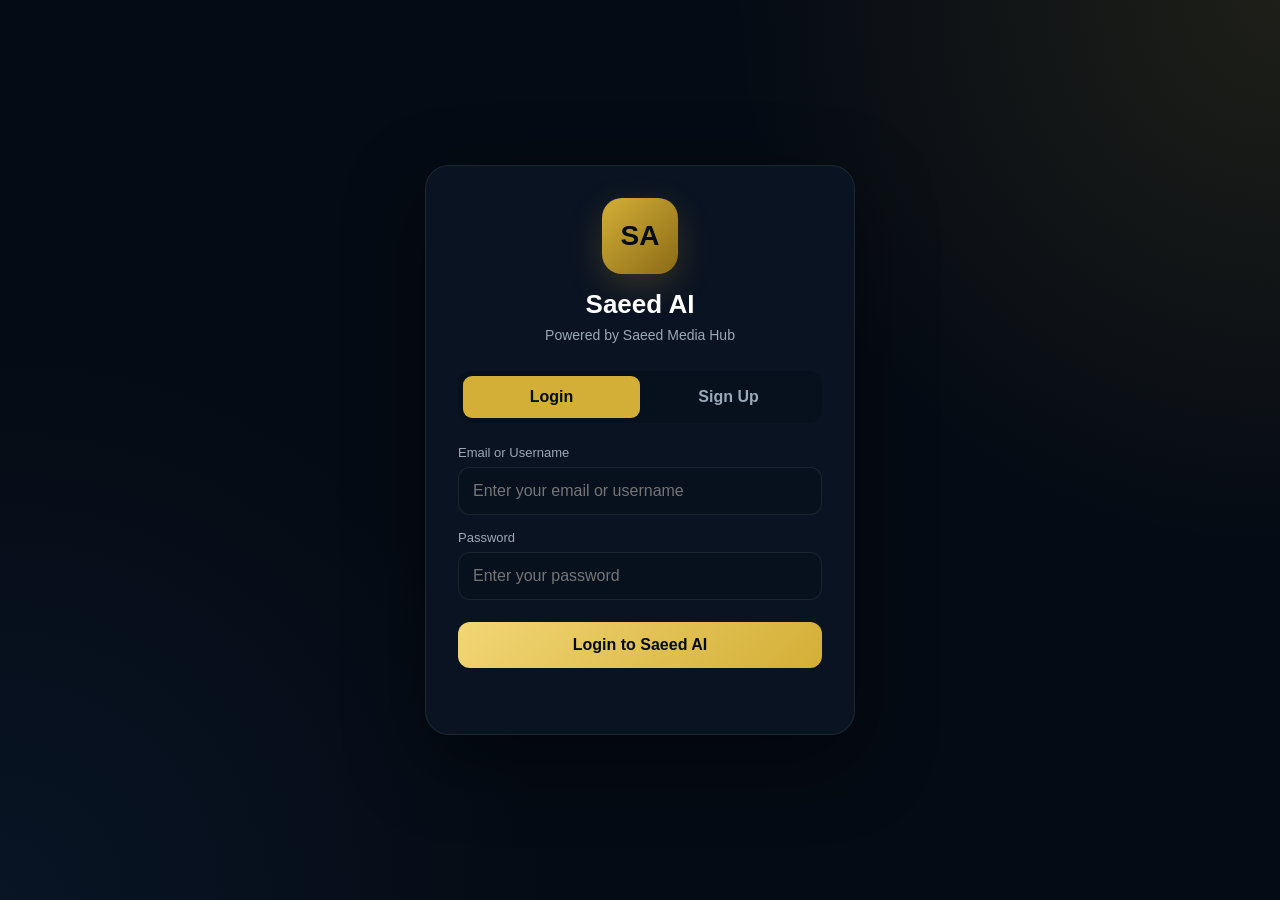
==== commit 0b221f78: "Update print statement from 'Hello' to 'Goodbye'" ====
--- a/ai.html
+++ b/ai.html
@@ -1,1804 +1,699 @@
-<!DOCTYPE html>
-<html lang="en">
+<!DOCTYPE html><html lang="en">
 <head>
-    <meta charset="UTF-8">
-
-    <meta
-        name="viewport"
-        content="width=device-width, initial-scale=1.0, viewport-fit=cover"
-    >
-
-    <meta
-        name="theme-color"
-        content="#061126"
-    >
-
-    <title>Saeed AI — Saeed Media Hub</title>
-
-    <!-- =====================================================
-         OPTIONAL ICON LIBRARY
-    ====================================================== -->
-    <link
-        rel="stylesheet"
-        href="https://cdnjs.cloudflare.com/ajax/libs/font-awesome/6.5.2/css/all.min.css"
-    >
-
-    <!-- =====================================================
-         AI CSS V4.1
-         This will be connected after HTML is ready.
-    ====================================================== -->
-    <link
-        rel="stylesheet"
-        href="ai.css"
-    >
-</head>
-
-<body>
-
-<!-- =========================================================
-     APP ROOT
-========================================================= -->
-
-<div
-    id="aiApp"
-    class="ai-app"
-    data-version="4.1"
->
-
-    <!-- =====================================================
-         AUTH SCREEN
-    ====================================================== -->
-
-    <section
-        id="authScreen"
-        class="auth-screen"
-    >
-
-        <div class="auth-card">
-
-            <!-- Brand -->
-
-            <div class="auth-brand">
-
-                <div class="auth-logo">
-                    <i class="fa-solid fa-robot"></i>
-                </div>
-
-                <div>
-                    <h1>Saeed AI</h1>
-
-                    <p>
-                        Saeed Media Hub Intelligent Assistant
-                    </p>
-                </div>
-
-            </div>
-
-
-            <!-- =================================================
-                 LOGIN
-            ================================================== -->
-
-            <form
-                id="loginForm"
-                class="auth-form active"
-                autocomplete="on"
-            >
-
-                <div class="auth-heading">
-
-                    <h2>
-                        Welcome back
-                    </h2>
-
-                    <p>
-                        Sign in to continue to Saeed AI.
-                    </p>
-
-                </div>
-
-
-                <label>
-                    Email or Username
-                </label>
-
-                <input
-                    id="loginIdentifier"
-                    type="text"
-                    placeholder="Enter email or username"
-                    autocomplete="username"
-                    required
-                >
-
-
-                <label>
-                    Password
-                </label>
-
-                <div class="password-field">
-
-                    <input
-                        id="loginPassword"
-                        type="password"
-                        placeholder="Enter password"
-                        autocomplete="current-password"
-                        required
-                    >
-
-                    <button
-                        id="toggleLoginPassword"
-                        type="button"
-                        class="password-toggle"
-                        aria-label="Show password"
-                    >
-                        <i class="fa-solid fa-eye"></i>
-                    </button>
-
-                </div>
-
-
-                <button
-                    id="loginSubmitBtn"
-                    type="submit"
-                    class="auth-primary-button"
-                >
-                    <span>
-                        Sign In
-                    </span>
-
-                    <i class="fa-solid fa-arrow-right"></i>
-                </button>
-
-
-                <div class="auth-divider">
-                    <span>OR</span>
-                </div>
-
-
-                <button
-                    id="guestLoginBtn"
-                    type="button"
-                    class="guest-button"
-                >
-                    <i class="fa-solid fa-user-secret"></i>
-
-                    Continue as Guest
-                </button>
-
-
-                <p class="auth-switch-text">
-
-                    Don't have an account?
-
-                    <button
-                        id="showSignupBtn"
-                        type="button"
-                        class="auth-link-button"
-                    >
-                        Create Account
-                    </button>
-
-                </p>
-
-            </form>
-
-
-            <!-- =================================================
-                 SIGN UP
-            ================================================== -->
-
-            <form
-                id="signupForm"
-                class="auth-form"
-                autocomplete="on"
-            >
-
-                <div class="auth-heading">
-
-                    <h2>
-                        Create your account
-                    </h2>
-
-                    <p>
-                        Join Saeed Media Hub and start using Saeed AI.
-                    </p>
-
-                </div>
-
-
-                <label>
-                    Full Name
-                </label>
-
-                <input
-                    id="signupName"
-                    type="text"
-                    placeholder="Enter your full name"
-                    autocomplete="name"
-                    required
-                >
-
-
-                <label>
-                    Username
-                </label>
-
-                <input
-                    id="signupUsername"
-                    type="text"
-                    placeholder="Choose a username"
-                    autocomplete="username"
-                    required
-                >
-
-
-                <label>
-                    Email
-                </label>
-
-                <input
-                    id="signupEmail"
-                    type="email"
-                    placeholder="Enter your email"
-                    autocomplete="email"
-                    required
-                >
-
-
-                <label>
-                    Password
-                </label>
-
-                <div class="password-field">
-
-                    <input
-                        id="signupPassword"
-                        type="password"
-                        placeholder="Create a password"
-                        autocomplete="new-password"
-                        required
-                    >
-
-                    <button
-                        id="toggleSignupPassword"
-                        type="button"
-                        class="password-toggle"
-                        aria-label="Show password"
-                    >
-                        <i class="fa-solid fa-eye"></i>
-                    </button>
-
-                </div>
-
-
-                <button
-                    id="signupSubmitBtn"
-                    type="submit"
-                    class="auth-primary-button"
-                >
-                    <span>
-                        Create Account
-                    </span>
-
-                    <i class="fa-solid fa-user-plus"></i>
-                </button>
-
-
-                <p class="auth-switch-text">
-
-                    Already have an account?
-
-                    <button
-                        id="showLoginBtn"
-                        type="button"
-                        class="auth-link-button"
-                    >
-                        Sign In
-                    </button>
-
-                </p>
-
-            </form>
-
-        </div>
-
-    </section>
-
-
-    <!-- =====================================================
-         MAIN AI APPLICATION
-    ====================================================== -->
-
-    <main
-        id="mainAIApp"
-        class="main-ai-app"
-        hidden
-    >
-
-        <!-- =================================================
-             SIDEBAR
-        ================================================== -->
-
-        <aside
-            id="aiSidebar"
-            class="ai-sidebar"
-        >
-
-            <div class="sidebar-header">
-
-                <div class="sidebar-brand">
-
-                    <div class="sidebar-logo">
-                        <i class="fa-solid fa-robot"></i>
-                    </div>
-
-                    <div>
-
-                        <strong>
-                            Saeed AI
-                        </strong>
-
-                        <small>
-                            AI Assistant
-                        </small>
-
-                    </div>
-
-                </div>
-
-
-                <button
-                    id="closeSidebarBtn"
-                    type="button"
-                    class="sidebar-close-btn"
-                    aria-label="Close sidebar"
-                >
-                    <i class="fa-solid fa-xmark"></i>
-                </button>
-
-            </div>
-
-
-            <!-- New Chat -->
-
-            <button
-                id="newChatBtn"
-                type="button"
-                class="new-chat-button"
-            >
-                <i class="fa-solid fa-plus"></i>
-
-                <span>
-                    New Chat
-                </span>
-
-            </button>
-
-
-            <!-- Search History -->
-
-            <div class="history-search-box">
-
-                <i class="fa-solid fa-magnifying-glass"></i>
-
-                <input
-                    id="historySearchInput"
-                    type="search"
-                    placeholder="Search conversations..."
-                    autocomplete="off"
-                >
-
-            </div>
-
-
-            <!-- History -->
-
-            <div class="sidebar-section-title">
-
-                <span>
-                    Recent Chats
-                </span>
-
-                <button
-                    id="clearHistoryBtn"
-                    type="button"
-                    aria-label="Clear history"
-                >
-                    Clear
-                </button>
-
-            </div>
-
-
-            <div
-                id="chatHistoryList"
-                class="chat-history-list"
-            >
-
-                <!-- History items are generated by JS -->
-
-                <div
-                    id="emptyHistoryState"
-                    class="empty-history-state"
-                >
-
-                    <i class="fa-regular fa-message"></i>
-
-                    <span>
-                        No conversations yet
-                    </span>
-
-                </div>
-
-            </div>
-
-
-            <!-- Sidebar Bottom -->
-
-            <div class="sidebar-bottom">
-
-                <button
-                    id="historyBtn"
-                    type="button"
-                    class="sidebar-action-button"
-                >
-                    <i class="fa-solid fa-clock-rotate-left"></i>
-
-                    <span>
-                        History
-                    </span>
-
-                </button>
-
-
-                <button
-                    id="settingsBtn"
-                    type="button"
-                    class="sidebar-action-button"
-                >
-                    <i class="fa-solid fa-gear"></i>
-
-                    <span>
-                        Settings
-                    </span>
-
-                </button>
-
-
-                <button
-                    id="sidebarThemeBtn"
-                    type="button"
-                    class="sidebar-action-button"
-                >
-                    <i class="fa-solid fa-moon"></i>
-
-                    <span>
-                        Theme
-                    </span>
-
-                </button>
-
-
-                <!-- Customer Profile -->
-
-                <div
-                    id="customerProfile"
-                    class="customer-profile"
-                >
-
-                    <div
-                        id="customerAvatar"
-                        class="customer-avatar"
-                    >
-                        U
-                    </div>
-
-                    <div class="customer-info">
-
-                        <strong
-                            id="customerName"
-                        >
-                            Guest User
-                        </strong>
-
-                        <small
-                            id="customerEmail"
-                        >
-                            Guest Mode
-                        </small>
-
-                    </div>
-
-
-                    <button
-                        id="profileMenuBtn"
-                        type="button"
-                        class="profile-menu-button"
-                        aria-label="Open profile menu"
-                    >
-                        <i class="fa-solid fa-ellipsis-vertical"></i>
-                    </button>
-
-                </div>
-
-            </div>
-
-        </aside>
-
-
-        <!-- Sidebar Overlay -->
-
-        <div
-            id="mobileMenuOverlay"
-            class="mobile-menu-overlay"
-        ></div>
-
-
-        <!-- =================================================
-             MAIN CONTENT
-        ================================================== -->
-
-        <section
-            id="aiMain"
-            class="ai-main"
-        >
-
-            <!-- =================================================
-                 TOPBAR
-            ================================================== -->
-
-            <header
-                id="aiTopbar"
-                class="ai-topbar"
-            >
-
-                <div class="topbar-left">
-
-                    <button
-                        id="openSidebarBtn"
-                        type="button"
-                        class="topbar-button menu-button"
-                        aria-label="Open menu"
-                    >
-                        <i class="fa-solid fa-bars"></i>
-                    </button>
-
-
-                    <div class="topbar-title">
-
-                        <h2>
-                            Saeed AI
-                        </h2>
-
-                        <span>
-                            Your intelligent digital assistant
-                        </span>
-
-                    </div>
-
-                </div>
-
-
-                <div class="topbar-right">
-
-                    <!-- Live Clock -->
-
-                    <div
-                        id="liveClock"
-                        class="ai-live-clock"
-                    >
-
-                        <strong
-                            id="clockTime"
-                        >
-                            00:00:00
-                        </strong>
-
-                        <small
-                            id="clockDate"
-                        >
-                            Loading...
-                        </small>
-
-                    </div>
-
-
-                    <!-- AI Online Status -->
-
-                    <div
-                        id="aiStatus"
-                        class="ai-status online"
-                    >
-
-                        <span></span>
-
-                        <small>
-                            Online
-                        </small>
-
-                    </div>
-
-
-                    <!-- Live Voice -->
-
-                    <button
-                        id="liveVoiceBtn"
-                        type="button"
-                        class="topbar-button live-voice-button"
-                        title="Live Voice"
-                    >
-                        <i class="fa-solid fa-wave-square"></i>
-
-                        <span>
-                            Live
-                        </span>
-                    </button>
-
-
-                    <!-- Theme -->
-
-                    <button
-                        id="themeToggleBtn"
-                        type="button"
-                        class="topbar-button"
-                        aria-label="Toggle theme"
-                    >
-                        <i class="fa-solid fa-moon"></i>
-                    </button>
-
-
-                    <!-- Profile -->
-
-                    <button
-                        id="topbarProfileBtn"
-                        type="button"
-                        class="topbar-profile-button"
-                    >
-
-                        <span
-                            id="topbarAvatar"
-                        >
-                            U
-                        </span>
-
-                    </button>
-
-                </div>
-
-            </header>
-
-
-            <!-- =================================================
-                 CHAT AREA
-            ================================================== -->
-
-            <section
-                id="chatArea"
-                class="chat-area"
-            >
-
-                <div
-                    id="chatContent"
-                    class="chat-content"
-                >
-
-                    <!-- =================================================
-                         WELCOME SCREEN
-                    ================================================== -->
-
-                    <div
-                        id="welcomeScreen"
-                        class="welcome-screen"
-                    >
-
-                        <div class="welcome-logo">
-
-                            <i class="fa-solid fa-sparkles"></i>
-
-                        </div>
-
-
-                        <h1>
-                            Hello, I'm
-                            <span>
-                                Saeed AI
-                            </span>
-                        </h1>
-
-
-                        <p>
-                            Your intelligent assistant from
-                            Saeed Media Hub. Ask questions,
-                            learn, create, write, analyze,
-                            translate, or get help with your work.
-                        </p>
-
-
-                        <div class="welcome-features">
-
-                            <span class="welcome-feature">
-                                <i class="fa-solid fa-bolt"></i>
-                                Fast Answers
-                            </span>
-
-                            <span class="welcome-feature">
-                                <i class="fa-solid fa-paperclip"></i>
-                                File Support
-                            </span>
-
-                            <span class="welcome-feature">
-                                <i class="fa-solid fa-microphone"></i>
-                                Voice
-                            </span>
-
-                            <span class="welcome-feature">
-                                <i class="fa-solid fa-language"></i>
-                                Hausa & English
-                            </span>
-
-                        </div>
-
-
-                        <!-- Suggested Prompts -->
-
-                        <div
-                            id="suggestedPrompts"
-                            class="suggested-prompts"
-                        >
-
-                            <button
-                                type="button"
-                                class="suggested-prompt"
-                                data-prompt="Explain this topic to me in simple terms."
-                            >
-
-                                <span class="suggested-prompt-icon">
-                                    <i class="fa-solid fa-lightbulb"></i>
-                                </span>
-
-                                <span class="suggested-prompt-content">
-
-                                    <strong>
-                                        Explain something
-                                    </strong>
-
-                                    <span>
-                                        Make a difficult topic simple.
-                                    </span>
-
-                                </span>
-
-                            </button>
-
-
-                            <button
-                                type="button"
-                                class="suggested-prompt"
-                                data-prompt="Help me write a professional message."
-                            >
-
-                                <span class="suggested-prompt-icon">
-                                    <i class="fa-solid fa-pen"></i>
-                                </span>
-
-                                <span class="suggested-prompt-content">
-
-                                    <strong>
-                                        Help me write
-                                    </strong>
-
-                                    <span>
-                                        Create a professional message.
-                                    </span>
-
-                                </span>
-
-                            </button>
-
-
-                            <button
-                                type="button"
-                                class="suggested-prompt"
-                                data-prompt="Help me with my school assignment."
-                            >
-
-                                <span class="suggested-prompt-icon">
-                                    <i class="fa-solid fa-graduation-cap"></i>
-                                </span>
-
-                                <span class="suggested-prompt-content">
-
-                                    <strong>
-                                        Study with me
-                                    </strong>
-
-                                    <span>
-                                        Get help with assignments and exams.
-                                    </span>
-
-                                </span>
-
-                            </button>
-
-
-                            <button
-                                type="button"
-                                class="suggested-prompt"
-                                data-prompt="Translate this text between Hausa and English."
-                            >
-
-                                <span class="suggested-prompt-icon">
-                                    <i class="fa-solid fa-language"></i>
-                                </span>
-
-                                <span class="suggested-prompt-content">
-
-                                    <strong>
-                                        Translate
-                                    </strong>
-
-                                    <span>
-                                        Hausa ↔ English translation.
-                                    </span>
-
-                                </span>
-
-                            </button>
-
-                        </div>
-
-                    </div>
-
-
-                    <!-- =================================================
-                         MESSAGES
-                    ================================================== -->
-
-                    <div
-                        id="messagesContainer"
-                        class="messages-container"
-                    >
-
-                        <!-- Dynamic messages -->
-
-                    </div>
-
-
-                    <!-- =================================================
-                         TYPING INDICATOR
-                    ================================================== -->
-
-                    <div
-                        id="typingIndicator"
-                        class="typing-indicator"
-                        hidden
-                    >
-
-                        <div class="message-avatar">
-                            <i class="fa-solid fa-robot"></i>
-                        </div>
-
-                        <div class="typing-bubble">
-
-                            <span></span>
-                            <span></span>
-                            <span></span>
-
-                        </div>
-
-                    </div>
-
-                </div>
-
-            </section>
-
-
-            <!-- =================================================
-                 CHAT COMPOSER
-            ================================================== -->
-
-            <div
-                class="chat-composer-wrapper"
-            >
-
-                <form
-                    id="chatForm"
-                    class="chat-composer"
-                >
-
-                    <!-- Attachment Preview -->
-
-                    <div
-                        id="attachmentPreview"
-                        class="attachment-preview"
-                    ></div>
-
-
-                    <div class="composer-input-row">
-
-                        <!-- Attach -->
-
-                        <button
-                            id="attachBtn"
-                            type="button"
-                            class="composer-button attach-button"
-                            title="Attach file"
-                        >
-                            <i class="fa-solid fa-paperclip"></i>
-                        </button>
-
-
-                        <input
-                            id="fileInput"
-                            type="file"
-                            multiple
-                            accept="image/*,.pdf,.doc,.docx,.txt,.csv,.xlsx,.ppt,.pptx"
-                        >
-
-
-                        <!-- Text -->
-
-                        <textarea
-                            id="chatInput"
-                            class="composer-input"
-                            rows="1"
-                            placeholder="Message Saeed AI..."
-                            autocomplete="off"
-                            spellcheck="true"
-                        ></textarea>
-
-
-                        <!-- Voice -->
-
-                        <button
-                            id="voiceBtn"
-                            type="button"
-                            class="composer-button voice-button"
-                            title="Voice input"
-                        >
-                            <i class="fa-solid fa-microphone"></i>
-                        </button>
-
-
-                        <!-- Send -->
-
-                        <button
-                            id="sendBtn"
-                            type="submit"
-                            class="composer-button send-button"
-                            title="Send message"
-                        >
-                            <i class="fa-solid fa-paper-plane"></i>
-                        </button>
-
-                    </div>
-
-
-                    <div class="composer-footer">
-
-                        <span
-                            id="composerStatus"
-                            class="composer-status"
-                        >
-                            Saeed AI can make mistakes. Check important information.
-                        </span>
-
-
-                        <div class="composer-tools">
-
-                            <button
-                                id="clearInputBtn"
-                                type="button"
-                                class="composer-tool"
-                            >
-                                Clear
-                            </button>
-
-                        </div>
-
-                    </div>
-
-                </form>
-
-            </div>
-
-        </section>
-
-
-        <!-- =================================================
-             MOBILE BOTTOM NAVIGATION
-        ================================================== -->
-
-        <nav
-            id="mobileBottomNav"
-            class="mobile-bottom-nav"
-        >
-
-            <button
-                type="button"
-                class="mobile-nav-button active"
-                data-mobile-action="chat"
-            >
-                <i class="fa-solid fa-message"></i>
-                <span>Chat</span>
-            </button>
-
-
-            <button
-                type="button"
-                class="mobile-nav-button"
-                data-mobile-action="history"
-            >
-                <i class="fa-solid fa-clock-rotate-left"></i>
-                <span>History</span>
-            </button>
-
-
-            <button
-                type="button"
-                class="mobile-nav-button"
-                data-mobile-action="voice"
-            >
-                <i class="fa-solid fa-microphone"></i>
-                <span>Voice</span>
-            </button>
-
-
-            <button
-                type="button"
-                class="mobile-nav-button"
-                data-mobile-action="settings"
-            >
-                <i class="fa-solid fa-gear"></i>
-                <span>Settings</span>
-            </button>
-
-        </nav>
-
-    </main>
+  <meta charset="UTF-8">
+  <meta name="viewport" content="width=device-width, initial-scale=1.0">  <title>Saeed AI | Saeed Media Hub</title>  <meta name="description" content="Saeed AI - Your intelligent AI assistant by Saeed Media Hub.">
+  <meta name="theme-color" content="#08111f">  <style>
+    * {
+      margin: 0;
+      padding: 0;
+      box-sizing: border-box;
+    }
+
+    :root {
+      --bg: #050b14;
+      --card: #0b1524;
+      --card2: #101d30;
+      --gold: #d4af37;
+      --gold2: #f1d675;
+      --text: #ffffff;
+      --muted: #9ba8b8;
+      --border: rgba(255,255,255,.08);
+      --danger: #ff5f6d;
+      --success: #36d399;
+    }
+
+    body {
+      font-family: Arial, Helvetica, sans-serif;
+      background: var(--bg);
+      color: var(--text);
+      min-height: 100vh;
+      overflow-x: hidden;
+    }
+
+    button,
+    input,
+    textarea {
+      font: inherit;
+    }
+
+    button {
+      cursor: pointer;
+    }
+
+    .hidden {
+      display: none !important;
+    }
+
+    /* =========================
+       AUTH SCREEN
+    ========================= */
+
+    #authScreen {
+      min-height: 100vh;
+      display: flex;
+      align-items: center;
+      justify-content: center;
+      padding: 20px;
+      background:
+        radial-gradient(circle at top right, rgba(212,175,55,.12), transparent 35%),
+        radial-gradient(circle at bottom left, rgba(30,90,160,.12), transparent 35%),
+        var(--bg);
+    }
+
+    .auth-card {
+      width: 100%;
+      max-width: 430px;
+      background: rgba(11,21,36,.94);
+      border: 1px solid var(--border);
+      border-radius: 24px;
+      padding: 32px;
+      box-shadow: 0 25px 80px rgba(0,0,0,.45);
+      backdrop-filter: blur(20px);
+    }
+
+    .brand {
+      text-align: center;
+      margin-bottom: 28px;
+    }
+
+    .brand-logo {
+      width: 76px;
+      height: 76px;
+      margin: 0 auto 15px;
+      border-radius: 20px;
+      display: flex;
+      align-items: center;
+      justify-content: center;
+      background: linear-gradient(135deg, var(--gold), #8b6b16);
+      color: #050b14;
+      font-size: 28px;
+      font-weight: 900;
+      box-shadow: 0 12px 35px rgba(212,175,55,.2);
+    }
+
+    .brand h1 {
+      font-size: 26px;
+      margin-bottom: 7px;
+    }
+
+    .brand p {
+      color: var(--muted);
+      font-size: 14px;
+    }
+
+    .tabs {
+      display: flex;
+      background: #07101d;
+      padding: 5px;
+      border-radius: 13px;
+      margin-bottom: 22px;
+    }
+
+    .tab {
+      flex: 1;
+      border: 0;
+      padding: 12px;
+      border-radius: 9px;
+      background: transparent;
+      color: var(--muted);
+      font-weight: 700;
+    }
+
+    .tab.active {
+      background: var(--gold);
+      color: #050b14;
+    }
+
+    .form-group {
+      margin-bottom: 15px;
+    }
+
+    .form-group label {
+      display: block;
+      font-size: 13px;
+      color: var(--muted);
+      margin-bottom: 7px;
+    }
+
+    .form-group input {
+      width: 100%;
+      padding: 14px;
+      border-radius: 12px;
+      border: 1px solid var(--border);
+      outline: none;
+      background: #07101d;
+      color: white;
+    }
+
+    .form-group input:focus {
+      border-color: var(--gold);
+    }
+
+    .primary-btn {
+      width: 100%;
+      padding: 14px;
+      border: 0;
+      border-radius: 12px;
+      background: linear-gradient(135deg, var(--gold2), var(--gold));
+      color: #050b14;
+      font-weight: 800;
+      margin-top: 7px;
+    }
+
+    .primary-btn:hover {
+      transform: translateY(-1px);
+      filter: brightness(1.05);
+    }
+
+    .auth-message {
+      min-height: 20px;
+      margin-top: 14px;
+      text-align: center;
+      font-size: 13px;
+    }
+
+    .auth-message.error {
+      color: var(--danger);
+    }
+
+    .auth-message.success {
+      color: var(--success);
+    }
+
+    /* =========================
+       APP
+    ========================= */
+
+    #appScreen {
+      min-height: 100vh;
+      display: flex;
+      flex-direction: column;
+    }
+
+    .topbar {
+      height: 70px;
+      padding: 0 22px;
+      display: flex;
+      align-items: center;
+      justify-content: space-between;
+      border-bottom: 1px solid var(--border);
+      background: rgba(5,11,20,.92);
+      backdrop-filter: blur(18px);
+      position: sticky;
+      top: 0;
+      z-index: 10;
+    }
+
+    .top-brand {
+      display: flex;
+      align-items: center;
+      gap: 11px;
+    }
+
+    .mini-logo {
+      width: 40px;
+      height: 40px;
+      border-radius: 11px;
+      background: var(--gold);
+      color: #050b14;
+      display: flex;
+      align-items: center;
+      justify-content: center;
+      font-weight: 900;
+    }
+
+    .top-brand strong {
+      display: block;
+      font-size: 15px;
+    }
+
+    .top-brand span {
+      display: block;
+      font-size: 11px;
+      color: var(--muted);
+      margin-top: 2px;
+    }
+
+    .logout-btn {
+      border: 1px solid var(--border);
+      background: transparent;
+      color: #fff;
+      padding: 9px 14px;
+      border-radius: 10px;
+      font-size: 12px;
+    }
+
+    .logout-btn:hover {
+      border-color: var(--gold);
+      color: var(--gold2);
+    }
+
+    .chat-layout {
+      width: 100%;
+      max-width: 1000px;
+      margin: 0 auto;
+      flex: 1;
+      display: flex;
+      flex-direction: column;
+      padding: 25px 18px;
+    }
+
+    /* Welcome */
+
+    #welcomeScreen {
+      flex: 1;
+      display: flex;
+      align-items: center;
+      justify-content: center;
+      padding: 40px 10px;
+    }
+
+    .welcome-content {
+      text-align: center;
+      max-width: 650px;
+    }
+
+    .ai-orb {
+      width: 110px;
+      height: 110px;
+      margin: 0 auto 22px;
+      border-radius: 50%;
+      display: flex;
+      align-items: center;
+      justify-content: center;
+      font-size: 45px;
+      background:
+        radial-gradient(circle at 30% 25%, #fff2a9, var(--gold) 30%, #80620d 70%);
+      box-shadow:
+        0 0 30px rgba(212,175,55,.3),
+        0 0 80px rgba(212,175,55,.12);
+      animation: floatOrb 3s ease-in-out infinite;
+    }
+
+    @keyframes floatOrb {
+      0%,100% { transform: translateY(0); }
+      50% { transform: translateY(-8px); }
+    }
+
+    .welcome-content h2 {
+      font-size: clamp(28px, 5vw, 48px);
+      margin-bottom: 12px;
+    }
+
+    .welcome-content h2 span {
+      color: var(--gold2);
+    }
+
+    .welcome-content p {
+      color: var(--muted);
+      line-height: 1.7;
+      max-width: 580px;
+      margin: auto;
+    }
+
+    .suggestions {
+      display: grid;
+      grid-template-columns: repeat(3,1fr);
+      gap: 10px;
+      margin-top: 28px;
+    }
+
+    .suggestion {
+      padding: 15px;
+      background: var(--card);
+      border: 1px solid var(--border);
+      border-radius: 14px;
+      color: #d9e1ea;
+      text-align: left;
+      font-size: 13px;
+      transition: .2s;
+    }
+
+    .suggestion:hover {
+      border-color: rgba(212,175,55,.5);
+      transform: translateY(-2px);
+    }
+
+    /* Chat */
+
+    #chatScreen {
+      flex: 1;
+      display: flex;
+      flex-direction: column;
+      min-height: calc(100vh - 120px);
+    }
+
+    #messages {
+      flex: 1;
+      overflow-y: auto;
+      padding: 10px 0 25px;
+      scroll-behavior: smooth;
+    }
+
+    .message {
+      display: flex;
+      margin-bottom: 20px;
+      animation: messageIn .25s ease;
+    }
+
+    @keyframes messageIn {
+      from {
+        opacity: 0;
+        transform: translateY(8px);
+      }
+      to {
+        opacity: 1;
+        transform: translateY(0);
+      }
+    }
+
+    .message.user {
+      justify-content: flex-end;
+    }
+
+    .bubble {
+      max-width: 78%;
+      padding: 13px 16px;
+      border-radius: 17px;
+      line-height: 1.6;
+      font-size: 14px;
+      white-space: pre-wrap;
+    }
+
+    .message.ai .bubble {
+      background: var(--card);
+      border: 1px solid var(--border);
+      border-top-left-radius: 5px;
+    }
+
+    .message.user .bubble {
+      background: linear-gradient(135deg, #cba52f, #9b7815);
+      color: #050b14;
+      border-top-right-radius: 5px;
+      font-weight: 600;
+    }
+
+    .typing {
+      display: inline-flex;
+      gap: 4px;
+      padding: 5px;
+    }
+
+    .typing span {
+      width: 6px;
+      height: 6px;
+      background: var(--gold);
+      border-radius: 50%;
+      animation: typing 1s infinite;
+    }
+
+    .typing span:nth-child(2) {
+      animation-delay: .15s;
+    }
+
+    .typing span:nth-child(3) {
+      animation-delay: .3s;
+    }
+
+    @keyframes typing {
+      0%,100% { opacity: .3; transform: translateY(0); }
+      50% { opacity: 1; transform: translateY(-4px); }
+    }
+
+    /* Composer */
+
+    .composer {
+      position: sticky;
+      bottom: 0;
+      padding: 12px 0 5px;
+      background: linear-gradient(to top, var(--bg) 70%, transparent);
+    }
+
+    .composer-box {
+      display: flex;
+      align-items: flex-end;
+      gap: 9px;
+      padding: 9px;
+      border-radius: 18px;
+      background: var(--card);
+      border: 1px solid var(--border);
+    }
+
+    #messageInput {
+      flex: 1;
+      min-height: 42px;
+      max-height: 140px;
+      resize: none;
+      border: 0;
+      outline: none;
+      background: transparent;
+      color: white;
+      padding: 11px;
+      line-height: 1.5;
+    }
+
+    #messageInput::placeholder {
+      color: #708094;
+    }
+
+    #sendBtn {
+      width: 44px;
+      height: 44px;
+      border: 0;
+      border-radius: 13px;
+      background: var(--gold);
+      color: #050b14;
+      font-weight: 900;
+    }
+
+    #sendBtn:hover {
+      background: var(--gold2);
+    }
+
+    .footer-note {
+      text-align: center;
+      color: #5d6a79;
+      font-size: 10px;
+      margin-top: 8px;
+    }
+
+    @media (max-width: 650px) {
+      .auth-card {
+        padding: 24px 18px;
+      }
+
+      .topbar {
+        padding: 0 14px;
+      }
+
+      .suggestions {
+        grid-template-columns: 1fr;
+      }
+
+      .bubble {
+        max-width: 88%;
+      }
+
+      .chat-layout {
+        padding: 15px 12px;
+      }
+    }
+  </style></head><body>  <!-- =========================
+       AUTH SCREEN
+  ========================= -->  <section id="authScreen"><div class="auth-card">
+
+  <div class="brand">
+    <div class="brand-logo">SA</div>
+    <h1>Saeed AI</h1>
+    <p>Powered by Saeed Media Hub</p>
+  </div>
+
+  <div class="tabs">
+    <button class="tab active" id="loginTab">Login</button>
+    <button class="tab" id="signupTab">Sign Up</button>
+  </div>
+
+  <!-- LOGIN -->
+
+  <form id="loginForm">
+
+    <div class="form-group">
+      <label>Email or Username</label>
+      <input
+        type="text"
+        id="loginIdentifier"
+        placeholder="Enter your email or username"
+        required
+      >
+    </div>
+
+    <div class="form-group">
+      <label>Password</label>
+      <input
+        type="password"
+        id="loginPassword"
+        placeholder="Enter your password"
+        required
+      >
+    </div>
+
+    <button type="submit" class="primary-btn">
+      Login to Saeed AI
+    </button>
+
+  </form>
+
+  <!-- SIGN UP -->
+
+  <form id="signupForm" class="hidden">
+
+    <div class="form-group">
+      <label>Full Name</label>
+      <input
+        type="text"
+        id="signupName"
+        placeholder="Your full name"
+        required
+      >
+    </div>
+
+    <div class="form-group">
+      <label>Username</label>
+      <input
+        type="text"
+        id="signupUsername"
+        placeholder="Choose a username"
+        required
+      >
+    </div>
+
+    <div class="form-group">
+      <label>Email</label>
+      <input
+        type="email"
+        id="signupEmail"
+        placeholder="you@example.com"
+        required
+      >
+    </div>
+
+    <div class="form-group">
+      <label>Password</label>
+      <input
+        type="password"
+        id="signupPassword"
+        placeholder="Create a password"
+        required
+      >
+    </div>
+
+    <button type="submit" class="primary-btn">
+      Create Account
+    </button>
+
+  </form>
+
+  <div id="authMessage" class="auth-message"></div>
 
 </div>
 
-
-<!-- =========================================================
-     HISTORY PANEL
-========================================================= -->
-
-<div
-    id="historyOverlay"
-    class="history-overlay"
-></div>
-
-
-<aside
-    id="historyPanel"
-    class="history-panel"
->
-
-    <div class="history-header">
-
-        <h2>
-            Chat History
-        </h2>
-
-        <button
-            id="closeHistoryBtn"
-            type="button"
-            class="history-close"
-        >
-            <i class="fa-solid fa-xmark"></i>
+  </section>  <!-- =========================
+       APP SCREEN
+  ========================= -->  <section id="appScreen" class="hidden"><header class="topbar">
+
+  <div class="top-brand">
+
+    <div class="mini-logo">SA</div>
+
+    <div>
+      <strong>Saeed AI</strong>
+      <span>Saeed Media Hub</span>
+    </div>
+
+  </div>
+
+  <button id="logoutBtn" class="logout-btn">
+    Logout
+  </button>
+
+</header>
+
+
+<main class="chat-layout">
+
+  <!-- WELCOME -->
+
+  <div id="welcomeScreen">
+
+    <div class="welcome-content">
+
+      <div class="ai-orb">✦</div>
+
+      <h2>
+        Welcome to <span>Saeed AI</span>
+      </h2>
+
+      <p>
+        Your intelligent AI assistant from Saeed Media Hub.
+        Ask questions, learn new things, create ideas,
+        and explore the world of Artificial Intelligence.
+      </p>
+
+      <div class="suggestions">
+
+        <button class="suggestion">
+          Explain Artificial Intelligence to me.
         </button>
 
-    </div>
-
-
-    <div class="history-search">
-
-        <input
-            id="historyPanelSearch"
-            type="search"
-            placeholder="Search your chats..."
-        >
-
-    </div>
-
-
-    <div
-        id="historyPanelList"
-        class="history-list"
-    ></div>
-
-</aside>
-
-
-<!-- =========================================================
-     VOICE RECORDING PANEL
-========================================================= -->
-
-<div
-    id="voiceRecordingPanel"
-    class="voice-recording-panel"
->
-
-    <div class="voice-recording-icon">
-
-        <i class="fa-solid fa-microphone"></i>
-
-    </div>
-
-
-    <h3>
-        Listening...
-    </h3>
-
-
-    <div
-        id="voiceRecordingTime"
-        class="voice-recording-time"
-    >
-        00:00
-    </div>
-
-
-    <div class="voice-wave">
-
-        <span></span>
-        <span></span>
-        <span></span>
-        <span></span>
-        <span></span>
-
-    </div>
-
-
-    <div class="voice-recording-actions">
-
-        <button
-            id="cancelVoiceBtn"
-            type="button"
-            class="voice-cancel"
-        >
-            Cancel
+        <button class="suggestion">
+          Give me a business idea.
         </button>
 
-
-        <button
-            id="stopVoiceBtn"
-            type="button"
-            class="voice-stop"
-        >
-            Stop & Send
+        <button class="suggestion">
+          Help me write a professional post.
         </button>
 
-    </div>
-
-</div>
-
-
-<!-- =========================================================
-     LIVE VOICE MODE
-========================================================= -->
-
-<div
-    id="liveVoicePanel"
-    class="live-voice-panel"
-    hidden
->
-
-    <div class="live-voice-card">
-
-        <button
-            id="closeLiveVoiceBtn"
-            type="button"
-            class="live-voice-close"
-            aria-label="Close live voice"
-        >
-            <i class="fa-solid fa-xmark"></i>
-        </button>
-
-
-        <div class="live-voice-orb">
-
-            <i class="fa-solid fa-wave-square"></i>
-
-        </div>
-
-
-        <h2>
-            Saeed AI Live Voice
-        </h2>
-
-
-        <p
-            id="liveVoiceStatus"
-            class="live-voice-status"
-        >
-            Ready to talk
-        </p>
-
-
-        <div class="live-voice-controls">
-
-            <button
-                id="liveVoiceMuteBtn"
-                type="button"
-                class="live-voice-control"
-                title="Mute microphone"
-            >
-                <i class="fa-solid fa-microphone"></i>
-            </button>
-
-
-            <button
-                id="startLiveVoiceBtn"
-                type="button"
-                class="live-voice-control"
-                title="Start voice"
-            >
-                <i class="fa-solid fa-microphone-lines"></i>
-            </button>
-
-
-            <button
-                id="endLiveVoiceBtn"
-                type="button"
-                class="live-voice-control live-voice-end"
-                title="End live voice"
-            >
-                <i class="fa-solid fa-phone-slash"></i>
-            </button>
-
-        </div>
-
-    </div>
-
-</div>
-
-
-<!-- =========================================================
-     SETTINGS MODAL
-========================================================= -->
-
-<div
-    id="settingsModal"
-    class="settings-overlay"
-    hidden
->
-
-    <div class="settings-modal">
-
-        <div class="settings-header">
-
-            <h2>
-                AI Settings
-            </h2>
-
-
-            <button
-                id="closeSettingsBtn"
-                type="button"
-                class="settings-close"
-            >
-                <i class="fa-solid fa-xmark"></i>
-            </button>
-
-        </div>
-
-
-        <div class="settings-body">
-
-
-            <!-- Language -->
-
-            <div class="settings-group">
-
-                <div class="settings-group-title">
-                    Language
-                </div>
-
-
-                <div class="settings-row">
-
-                    <div class="settings-row-info">
-
-                        <strong>
-                            Preferred Language
-                        </strong>
-
-                        <small>
-                            Choose how Saeed AI communicates with you.
-                        </small>
-
-                    </div>
-
-
-                    <select
-                        id="settingsLanguage"
-                        class="settings-select"
-                    >
-
-                        <option value="auto">
-                            Auto
-                        </option>
-
-                        <option value="en">
-                            English
-                        </option>
-
-                        <option value="ha">
-                            Hausa
-                        </option>
-
-                    </select>
-
-                </div>
-
-            </div>
-
-
-            <!-- Theme -->
-
-            <div class="settings-group">
-
-                <div class="settings-group-title">
-                    Appearance
-                </div>
-
-
-                <div class="settings-row">
-
-                    <div class="settings-row-info">
-
-                        <strong>
-                            Dark Mode
-                        </strong>
-
-                        <small>
-                            Switch between dark and light appearance.
-                        </small>
-
-                    </div>
-
-
-                    <label class="toggle">
-
-                        <input
-                            id="themeToggle"
-                            type="checkbox"
-                            checked
-                        >
-
-                        <span class="toggle-slider"></span>
-
-                    </label>
-
-                </div>
-
-            </div>
-
-
-            <!-- Sound -->
-
-            <div class="settings-group">
-
-                <div class="settings-group-title">
-                    Audio
-                </div>
-
-
-                <div class="settings-row">
-
-                    <div class="settings-row-info">
-
-                        <strong>
-                            Sound Effects
-                        </strong>
-
-                        <small>
-                            Enable notification and interaction sounds.
-                        </small>
-
-                    </div>
-
-
-                    <label class="toggle">
-
-                        <input
-                            id="soundToggle"
-                            type="checkbox"
-                            checked
-                        >
-
-                        <span class="toggle-slider"></span>
-
-                    </label>
-
-                </div>
-
-            </div>
-
-
-            <!-- History -->
-
-            <div class="settings-group">
-
-                <div class="settings-group-title">
-                    Privacy
-                </div>
-
-
-                <div class="settings-row">
-
-                    <div class="settings-row-info">
-
-                        <strong>
-                            Save Chat History
-                        </strong>
-
-                        <small>
-                            Keep conversations saved on this device.
-                        </small>
-
-                    </div>
-
-
-                    <label class="toggle">
-
-                        <input
-                            id="historyToggle"
-                            type="checkbox"
-                            checked
-                        >
-
-                        <span class="toggle-slider"></span>
-
-                    </label>
-
-                </div>
-
-            </div>
-
-
-            <button
-                id="closeSettingsAction"
-                type="button"
-                class="settings-primary-button"
-            >
-                Done
-            </button>
-
-        </div>
-
-    </div>
-
-</div>
-
-
-<!-- =========================================================
-     PROFILE MENU
-========================================================= -->
-
-<div
-    id="profileMenu"
-    class="profile-menu"
-    hidden
->
-
-    <button
-        id="profileBtn"
-        type="button"
-    >
-        <i class="fa-solid fa-user"></i>
-        My Profile
-    </button>
-
-
-    <button
-        id="accountBtn"
-        type="button"
-    >
-        <i class="fa-solid fa-gear"></i>
-        Account Settings
-    </button>
-
-
-    <button
-        id="signOutBtn"
-        type="button"
-    >
-        <i class="fa-solid fa-right-from-bracket"></i>
-        Sign Out
-    </button>
-
-</div>
-
-
-<!-- =========================================================
-     TOAST NOTIFICATIONS
-========================================================= -->
-
-<div
-    id="aiToastContainer"
-    class="ai-toast-container"
-    aria-live="polite"
-    aria-atomic="true"
-></div>
-
-
-<!-- =========================================================
-     AI MESSAGE TEMPLATE
-========================================================= -->
-
-<template
-    id="aiMessageTemplate"
->
-
-    <article
-        class="message ai-message"
-    >
-
-        <div class="message-avatar">
-
-            <i class="fa-solid fa-robot"></i>
-
-        </div>
-
-
-        <div class="message-body">
-
-            <div class="message-meta">
-
-                <strong class="message-author">
-                    Saeed AI
-                </strong>
-
-                <span class="message-time">
-                    Now
-                </span>
-
-            </div>
-
-
-            <div class="ai-message-content">
-
-                <div class="message-text"></div>
-
-            </div>
-
-
-            <div class="message-actions">
-
-                <button
-                    type="button"
-                    class="message-action copy-message-btn"
-                    title="Copy response"
-                >
-                    <i class="fa-regular fa-copy"></i>
-                    Copy
-                </button>
-
-
-                <button
-                    type="button"
-                    class="message-action regenerate-btn"
-                    title="Regenerate response"
-                >
-                    <i class="fa-solid fa-rotate"></i>
-                    Regenerate
-                </button>
-
-
-                <button
-                    type="button"
-                    class="message-action like-btn"
-                    title="Like"
-                >
-                    <i class="fa-regular fa-thumbs-up"></i>
-                </button>
-
-
-                <button
-                    type="button"
-                    class="message-action dislike-btn"
-                    title="Dislike"
-                >
-                    <i class="fa-regular fa-thumbs-down"></i>
-                </button>
-
-            </div>
-
-        </div>
-
-    </article>
-
-</template>
-
-
-<!-- =========================================================
-     USER MESSAGE TEMPLATE
-========================================================= -->
-
-<template
-    id="userMessageTemplate"
->
-
-    <article
-        class="message user-message"
-    >
-
-        <div class="message-body">
-
-            <div class="message-meta">
-
-                <strong class="message-author">
-                    You
-                </strong>
-
-                <span class="message-time">
-                    Now
-                </span>
-
-            </div>
-
-
-            <div class="user-message-content">
-
-                <div class="message-text"></div>
-
-            </div>
-
-
-            <div
-                class="message-attachment"
-                hidden
-            >
-
-                <img
-                    class="message-attachment-image"
-                    alt="Attachment"
-                >
-
-            </div>
-
-        </div>
-
-
-        <div class="message-avatar user-avatar">
-
-            <span class="user-avatar-letter">
-                U
-            </span>
-
-        </div>
-
-    </article>
-
-</template>
-
-
-<!-- =========================================================
-     TYPING TEMPLATE
-========================================================= -->
-
-<template
-    id="typingTemplate"
->
-
-    <div
-        class="typing-indicator"
-    >
-
-        <div class="message-avatar">
-
-            <i class="fa-solid fa-robot"></i>
-
-        </div>
-
-
-        <div class="typing-bubble">
-
-            <span></span>
-            <span></span>
-            <span></span>
-
-        </div>
-
-    </div>
-
-</template>
-
-
-<!-- =========================================================
-     HISTORY ITEM TEMPLATE
-========================================================= -->
-
-<template
-    id="historyItemTemplate"
->
-
-    <button
-        type="button"
-        class="history-item"
-    >
-
-        <span class="history-item-icon">
-
-            <i class="fa-regular fa-message"></i>
-
-        </span>
-
-
-        <span class="history-item-content">
-
-            <strong class="history-item-title">
-                New Conversation
-            </strong>
-
-            <small class="history-item-date">
-                Just now
-            </small>
-
-        </span>
-
-    </button>
-
-</template>
-
-
-<!-- =========================================================
-     ATTACHMENT ITEM TEMPLATE
-========================================================= -->
-
-<template
-    id="attachmentItemTemplate"
->
-
-    <div
-        class="attachment-item"
-    >
-
-        <img
-            class="attachment-image"
-            alt="Attachment preview"
-        >
-
-
-        <div
-            class="attachment-file"
-            hidden
-        >
-
-            <i class="fa-solid fa-file attachment-file-icon"></i>
-
-            <span class="attachment-file-name">
-                file
-            </span>
-
-        </div>
-
-
-        <button
-            type="button"
-            class="remove-attachment"
-            title="Remove attachment"
-        >
-            <i class="fa-solid fa-xmark"></i>
-        </button>
-
-    </div>
-
-</template>
-
-
-<!-- =========================================================
-     JAVASCRIPT
-========================================================= -->
-
-<script
-    src="ai.js"
-    defer
-></script>
-
-
-</body>
+      </div>
+
+    </div>
+
+  </div>
+
+
+  <!-- CHAT -->
+
+  <div id="chatScreen" class="hidden">
+
+    <div id="messages"></div>
+
+  </div>
+
+
+  <!-- INPUT -->
+
+  <div class="composer">
+
+    <div class="composer-box">
+
+      <textarea
+        id="messageInput"
+        placeholder="Ask Saeed AI anything..."
+        rows="1"
+      ></textarea>
+
+      <button id="sendBtn" type="button">
+        ➤
+      </button>
+
+    </div>
+
+    <div class="footer-note">
+      Saeed AI can make mistakes. Verify important information.
+    </div>
+
+  </div>
+
+</main>
+
+  </section>  <!-- IMPORTANT: This must match the actual filename in GitHub -->  <script src="ai.js"></script></body>
     </html>
